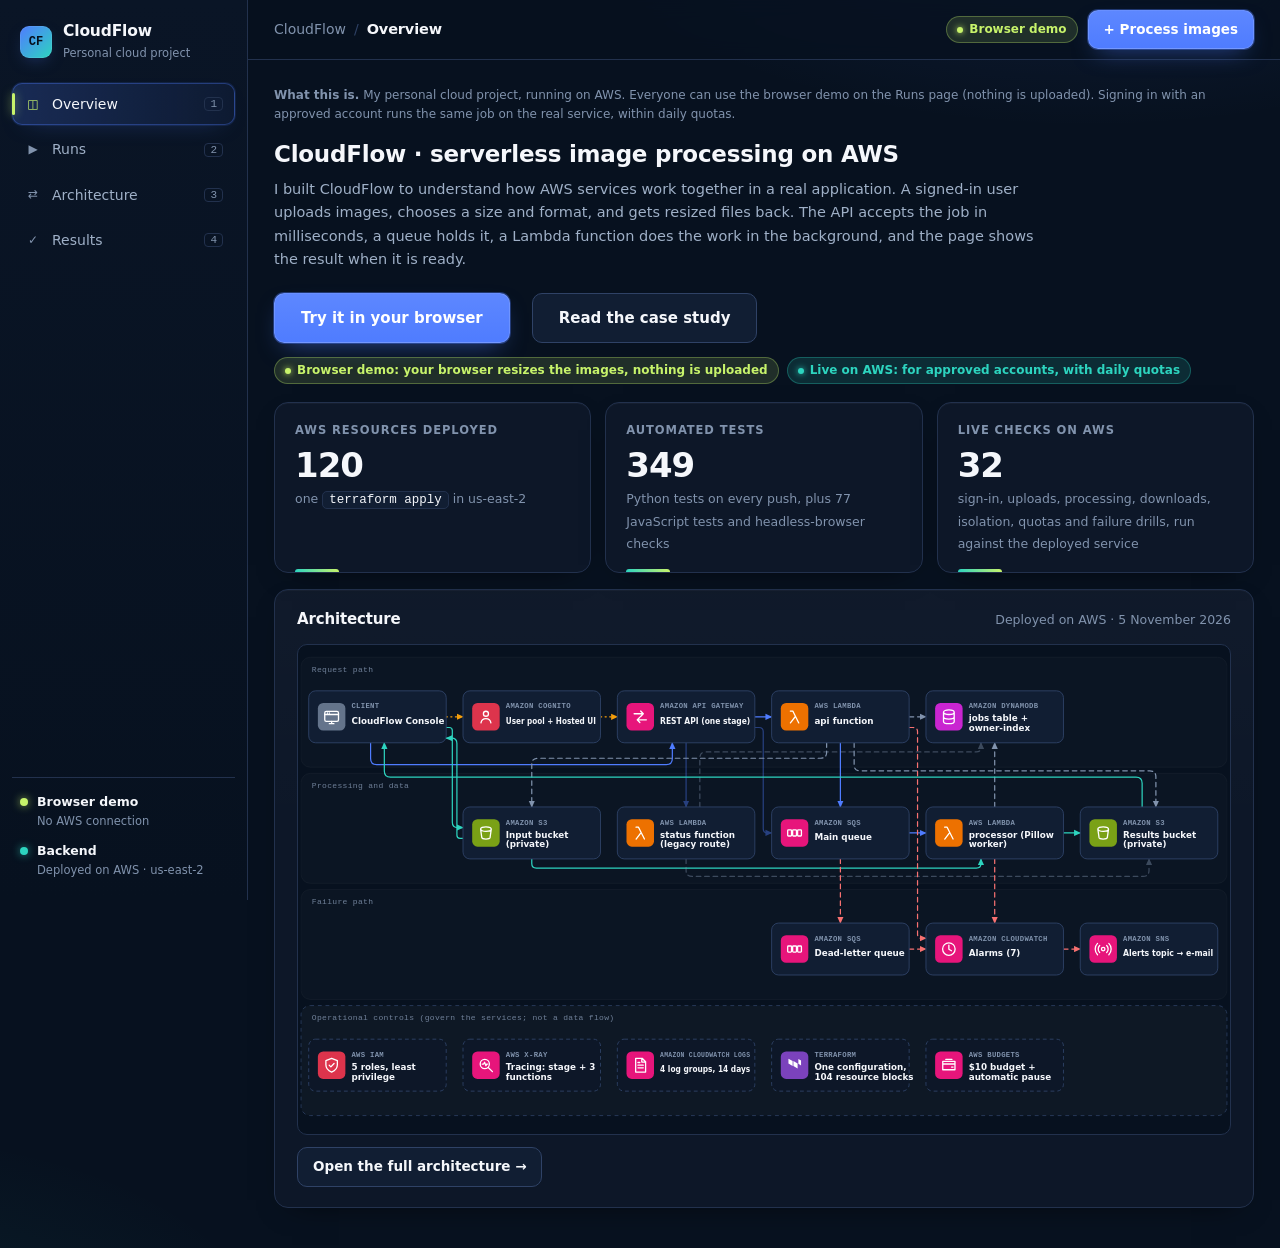
==== index.html @ c40d0e40 "CloudFlow: serverless image processing on AWS The public site for my personal cloud project: a brows" ====
<!doctype html>
<html lang="en">
<head>
<meta charset="utf-8">
<meta http-equiv="Content-Security-Policy" content="default-src 'self'; base-uri 'none'; object-src 'none'; form-action 'none'; script-src 'self'; style-src 'self' https://fonts.googleapis.com; font-src https://fonts.gstatic.com; img-src 'self' blob: data: https:; connect-src 'self' https:">
<meta name="viewport" content="width=device-width, initial-scale=1, viewport-fit=cover">
<title>CloudFlow: serverless image processing on AWS</title>
<meta name="description" content="CloudFlow: serverless image processing on AWS. A personal cloud project with a browser demo, the deployed architecture, and results observed on real AWS services.">
<link rel="preconnect" href="https://fonts.googleapis.com">
<link rel="preconnect" href="https://fonts.gstatic.com" crossorigin>
<link rel="stylesheet" href="https://fonts.googleapis.com/css2?family=Sora:wght@500;600;700&family=Inter:wght@400;500;600&family=JetBrains+Mono:wght@400;500;600&display=swap">
<link rel="icon" href="data:image/svg+xml,%3Csvg xmlns=%27http://www.w3.org/2000/svg%27 viewBox=%270 0 32 32%27%3E%3Crect width=%2732%27 height=%2732%27 rx=%279%27 fill=%27%234f7cff%27/%3E%3Ctext x=%2716%27 y=%2721%27 font-family=%27monospace%27 font-size=%2714%27 font-weight=%27700%27 fill=%27%2306101d%27 text-anchor=%27middle%27%3ECF%3C/text%3E%3C/svg%3E">
<link rel="stylesheet" href="styles.css">
</head>
<body>
<a class="skip" href="#runs">Skip to runs</a>
<div class="shell">
  <aside class="sidebar" id="sidebar" aria-label="Navigation">
    <div class="brand"><span class="mark" aria-hidden="true">CF</span><span><b>CloudFlow</b><small>Personal cloud project</small></span></div>
    <nav><ul class="nav" id="nav">
      <li><button type="button" data-view="overview"><span class="ico" aria-hidden="true">◫</span>Overview<kbd>1</kbd></button></li>
      <li><button type="button" data-view="runs"><span class="ico" aria-hidden="true">▶</span>Runs<kbd>2</kbd></button></li>
      <li><button type="button" data-view="architecture"><span class="ico" aria-hidden="true">⇄</span>Architecture<kbd>3</kbd></button></li>
      <li><button type="button" data-view="results"><span class="ico" aria-hidden="true">✓</span>Results<kbd>4</kbd></button></li>
    </ul></nav>
    <div class="sidefoot">
      <div class="env"><span class="led sim" aria-hidden="true" id="env-led"></span><span><b id="env-title">Browser demo</b><small id="env-sub">No AWS connection</small></span></div>
      <div class="env"><span class="led real" aria-hidden="true"></span><span><b>Backend</b><small>Deployed on AWS · us-east-2</small></span></div>
    </div>
  </aside>

  <div class="work">
    <header class="topbar">
      <button type="button" class="iconbtn menubtn" id="menubtn" aria-label="Open navigation" aria-controls="sidebar" aria-expanded="false">☰</button>
      <div class="crumbs"><span class="muted">CloudFlow</span><span class="sep" aria-hidden="true">/</span><h1 id="pagetitle">Overview</h1></div>
      <div class="topactions">
        <span class="badge sim" id="topbadge">Browser demo</span>
        <button type="button" class="btn" id="signout" hidden>Sign out</button>
        <button type="button" class="btn primary" id="top-newjob">+ Process images</button>
      </div>
    </header>

    <main id="main" tabindex="-1">

      <!-- ============ OVERVIEW ============ -->
      <section class="view" id="view-overview" aria-labelledby="h-overview">
        <p class="note statement" id="public-statement"><b>What this is.</b> My personal cloud project, running on AWS. Everyone can use the browser demo on the Runs page (nothing is uploaded). Signing in with an approved account runs the same job on the real service, within daily quotas.</p>
        <div class="pagehead">
          <h2 id="h-overview">CloudFlow · serverless image processing on AWS</h2>
          <p>I built CloudFlow to understand how AWS services work together in a real application. A signed-in user uploads images, chooses a size and format, and gets resized files back. The API accepts the job in milliseconds, a queue holds it, a Lambda function does the work in the background, and the page shows the result when it is ready.</p>
        </div>
        <div class="hero">
          <button type="button" class="btn primary big" id="ov-process">Try it in your browser</button>
          <a class="btn big" id="ov-casestudy" href="case-study.html">Read the case study</a>
          <ul class="chips" aria-label="Two ways to use CloudFlow">
            <li class="badge sim">Browser demo: your browser resizes the images, nothing is uploaded</li>
            <li class="badge real">Live on AWS: for approved accounts, with daily quotas</li>
          </ul>
        </div>
        <!-- The three headline numbers live here; edit them in this one place. -->
        <dl class="metrics">
          <div><dt>AWS resources deployed</dt><dd>120</dd><span>one <code>terraform apply</code> in us-east-2</span></div>
          <div><dt>Automated tests</dt><dd>349</dd><span>Python tests on every push, plus 77 JavaScript tests and headless-browser checks</span></div>
          <div><dt>Live checks on AWS</dt><dd>32</dd><span>sign-in, uploads, processing, downloads, isolation, quotas and failure drills, run against the deployed service</span></div>
        </dl>
        <div class="panel archpanel" id="ov-archpanel">
          <div class="panelhead"><h3>Architecture</h3><span class="muted small">Deployed on AWS · 5 November 2026</span></div>
          <div class="archpreview" id="ov-arch" aria-hidden="true"></div>
          <div class="actions"><button type="button" class="btn" id="ov-openarch">Open the full architecture →</button></div>
        </div>
      </section>

      <!-- ============ RUNS ============ -->
      <section class="view" id="view-runs" aria-labelledby="h-runs">
        <div class="panel livecta" id="live-cta" hidden>
          <p class="small">Live processing runs on AWS for approved accounts with daily quotas; the browser demo below works for everyone.</p>
          <button type="button" class="btn primary" id="cta-signin">Sign in</button>
        </div>
        <div class="runs-layout">
          <div class="panel newjob" id="newjob">
            <div class="panelhead"><h3 id="h-runs">Process images</h3><span class="muted small">Resized in your browser</span></div>
            <p class="small muted">Browser demo: nothing is uploaded. Your browser does the resizing; the AWS steps shown around it are a simulation of what the deployed service does. Sign in with an approved account to run it on AWS.</p>
            <div class="dropzone" id="dropzone" role="button" tabindex="0" aria-label="Drop images or choose files" aria-describedby="dz-hint"><b>Drop images or choose files</b><small id="dz-hint">JPEG, PNG or WebP · up to 10 images · 5 MB each</small></div>
            <label class="sr" for="img-files">Choose image files</label>
            <input class="sr" id="img-files" type="file" multiple accept="image/jpeg,image/png,image/webp" tabindex="-1">
            <ul class="filelist picked" id="img-list" aria-label="Selected files"></ul>
            <p class="note bad" id="img-msg" role="alert"></p>
            <div class="livectl">
              <label for="img-preset">Dimensions <small>pixels, 16 to 4096</small></label>
              <select id="img-preset"><option value="640x480">640 × 480</option><option value="1280x720" selected>1280 × 720</option><option value="1920x1080">1920 × 1080</option><option value="custom">Custom</option></select>
              <div class="dims" id="img-custom" hidden>
                <div><label for="img-w">Width</label><input id="img-w" type="number" min="16" max="4096" value="800"></div>
                <div><label for="img-h">Height</label><input id="img-h" type="number" min="16" max="4096" value="600"></div>
              </div>
              <label for="img-format">Format</label>
              <select id="img-format"><option value="jpeg">JPEG</option><option value="png">PNG</option><option value="webp" id="img-webp">WebP</option></select>
              <p class="note" id="img-webpnote" hidden>This browser cannot encode WebP, so that option is disabled.</p>
              <label for="img-fit">Fit</label>
              <select id="img-fit"><option value="inside">Inside: keep the aspect ratio</option><option value="cover">Cover: fill the box and crop the centre</option></select>
              <div class="check"><input id="img-upscale" type="checkbox"><label for="img-upscale">Allow enlarging small images</label></div>
            </div>
            <div class="actions">
              <button type="button" class="btn primary" id="run" disabled>Process images</button>
              <button type="button" class="btn" id="skip" disabled>Skip animation</button>
            </div>
            <p class="note">The reliability demo (retries and the dead-letter queue) is on the <a href="#architecture">Architecture</a> page.</p>
          </div>

          <div class="panel newjob" id="live-signin" hidden>
            <div class="panelhead"><h3>Sign in</h3><span class="muted small">Live mode</span></div>
            <p class="small muted">Live mode talks to the real CloudFlow API on AWS. You sign in on the Amazon Cognito hosted page (authorization code with PKCE); this page never sees your password, and the tokens live only in this browser tab.</p>
            <p class="note">There is no self sign-up. The account owner creates each user in the user pool, so without an account created for you, stay in the browser demo.</p>
            <div class="actions"><button type="button" class="btn primary" id="lv-signin">Sign in</button></div>
          </div>

          <div class="panel newjob" id="live-newjob" hidden>
            <div class="panelhead"><h3>New job</h3><span class="muted small">Live · <code>live.js</code></span></div>
            <p class="small muted">Pick 1 to 10 images. They are uploaded straight to a private bucket with a signed form, then one job is queued for the worker.</p>
            <div class="livectl">
              <label for="lv-files">Images <small>JPEG, PNG or WebP, up to 5 MB each</small></label>
              <input id="lv-files" type="file" multiple accept="image/jpeg,image/png,image/webp">
              <ul class="filelist" id="lv-filelist" aria-label="Selected files"></ul>
              <p class="note bad" id="lv-filemsg" role="alert"></p>
              <label for="lv-preset">Dimensions <small>pixels, 16 to 4096</small></label>
              <select id="lv-preset"><option value="640x480">640 × 480</option><option value="1280x720" selected>1280 × 720</option><option value="1920x1080">1920 × 1080</option><option value="custom">Custom</option></select>
              <div class="dims" id="lv-custom" hidden>
                <div><label for="lv-w">Width</label><input id="lv-w" type="number" min="16" max="4096" value="800"></div>
                <div><label for="lv-h">Height</label><input id="lv-h" type="number" min="16" max="4096" value="600"></div>
              </div>
              <label for="lv-format">Format</label>
              <select id="lv-format"><option value="jpeg">JPEG</option><option value="png">PNG</option><option value="webp">WebP</option></select>
              <label for="lv-fit">Fit</label>
              <select id="lv-fit"><option value="inside">Inside: keep the aspect ratio</option><option value="cover">Cover: fill the box and crop the centre</option></select>
              <div class="check"><input id="lv-upscale" type="checkbox"><label for="lv-upscale">Allow enlarging small images</label></div>
            </div>
            <div class="actions"><button type="button" class="btn primary" id="lv-go">Upload and process</button></div>
          </div>

          <div class="panel runs">
            <div class="panelhead"><h3>Runs <span class="count" id="runs-count">0</span></h3><span class="seg-h" role="group" aria-label="Mode" id="modeswitch"><button type="button" data-mode="sim" aria-pressed="true">Browser demo</button><button type="button" data-mode="live" aria-pressed="false" id="mode-live" disabled title="config.json not found">Live</button></span></div>
            <p class="livemsg" id="live-msg" role="alert" hidden><span id="live-msg-text"></span> <button type="button" class="btn" id="live-retry" hidden>Retry</button></p>
            <div class="tablewrap" id="sim-runs">
              <table id="runs-table" aria-label="Runs">
                <thead><tr><th>#</th><th>Type</th><th>Files</th><th>Status</th><th>Attempts</th><th>HTTP</th><th>Submitted</th><th>Finished</th></tr></thead>
                <tbody><tr class="empty"><td colspan="8">No runs yet. Choose images and press Process images.</td></tr></tbody>
              </table>
            </div>
            <div class="tablewrap" id="live-runs" hidden>
              <table id="live-table" aria-label="Live jobs">
                <thead><tr><th>Job ID</th><th>Status</th><th>Files</th><th>Attempts</th><th>Created</th><th>Updated</th></tr></thead>
                <tbody></tbody>
              </table>
            </div>
          </div>

          <div class="panel inspector" id="inspector" hidden>
            <div class="panelhead">
              <h3>Job detail <span class="muted small mono" id="insp-title"></span></h3>
              <span class="badge sim" id="insp-badge">Simulated</span>
            </div>
            <div class="arch small" id="demo-flow" aria-hidden="true" inert></div>
            <p class="svcline small" id="insp-svc"></p>
            <div class="jobcard" id="jobcard">
              <div><span class="k">Job ID</span><span class="v mono" id="jc-id">—</span></div>
              <div><span class="k">Status</span><span class="v" id="jc-status"><span class="pill">not started</span></span></div>
              <div><span class="k">Attempts</span><span class="v mono" id="jc-attempts">—</span></div>
              <div><span class="k">HTTP</span><span class="v mono" id="jc-http">—</span></div>
            </div>
            <ol class="stages" id="stages" aria-label="Job stages"></ol>
            <div id="img-section" hidden>
              <p class="note realnote">Real: your browser resized these files. Simulated: the API, queue, worker, table and bucket around them. Nothing left this browser.</p>
              <h4>Files <small id="img-filesub"></small></h4>
              <progress id="img-progress" value="0" max="1" aria-label="Resizing progress" hidden></progress>
              <p class="small" id="img-progtext" role="status"></p>
              <div class="filegrid" id="img-grid"></div>
              <div class="actions fileactions">
                <button type="button" class="btn" id="img-dlall" disabled>Download all</button>
                <button type="button" class="btn" id="img-clear" disabled>Clear</button>
              </div>
            </div>
            <div class="insp-grid">
              <div>
                <h4>Transitions</h4>
                <ol class="narration" id="narration" aria-label="Transitions"></ol>
              </div>
              <div>
                <h4>Status response <small id="state-sub">GET /status/{jobId}</small></h4>
                <pre class="json" id="status-json">—</pre>
                <h4>Stored output <small id="output-sub">S3 object</small></h4>
                <pre class="json" id="result-json">—</pre>
                <details class="techlog"><summary>Raw event log</summary><pre class="json" id="log"></pre></details>
              </div>
            </div>
          </div>

          <div class="panel inspector" id="live-inspector" hidden>
            <div class="panelhead">
              <h3>Job detail <span class="muted small mono" id="lv-title"></span></h3>
              <span class="badge real" id="lv-badge"></span>
            </div>
            <div class="arch small" id="live-flow" aria-hidden="true" inert></div>
            <p class="note realnote" id="lv-statement"></p>
            <p class="svcline small" id="lv-svc"></p>
            <div class="jobcard">
              <div><span class="k">Job ID</span><span class="v mono" id="lv-id">—</span></div>
              <div><span class="k">Status</span><span class="v" id="lv-status">—</span></div>
              <div><span class="k">Attempts</span><span class="v mono" id="lv-attempts">—</span></div>
              <div><span class="k">HTTP</span><span class="v mono" id="lv-http">—</span></div>
            </div>
            <h4>Files <small id="lv-filesub"></small></h4>
            <div class="filegrid" id="lv-grid"></div>
            <div class="insp-grid">
              <div>
                <h4>Job response <small>GET /jobs/{jobId}</small></h4>
                <pre class="json idle" id="lv-json">—</pre>
              </div>
              <div>
                <h4>Manifest <small>signed link, five minutes</small></h4>
                <p class="small" id="lv-manifest">—</p>
              </div>
            </div>
          </div>
        </div>
      </section>

      <!-- ============ ARCHITECTURE ============ -->
      <section class="view" id="view-architecture" aria-labelledby="h-architecture">
        <div class="pagehead">
          <h2 id="h-architecture">Architecture</h2>
          <p>This is the architecture I deployed. Every box and arrow is drawn from one data file that a test checks against my Terraform configuration, so the diagram cannot drift from what is running. Select a service to see its configuration and security controls.</p>
        </div>
        <div class="panel archpanel">
          <div class="panelhead"><h3>Deployed architecture</h3><span class="muted small">Select a service to see its configuration, security controls and connections</span></div>
          <div class="archbar">
            <p class="plstatus" id="pl-status"></p>
            <div class="zoomctl" role="group" aria-label="Diagram zoom">
              <button type="button" class="btn" id="pl-zout" aria-label="Zoom out">−</button>
              <button type="button" class="btn" id="pl-zin" aria-label="Zoom in">+</button>
              <button type="button" class="btn" id="pl-zfit" aria-label="Fit the whole diagram">Fit</button>
            </div>
          </div>
          <div class="archwrap">
            <p class="badge sim simrun" id="pl-simbadge" hidden>Simulated AWS execution · the only real work is the resize in your browser</p>
            <div id="arch-figure"></div>
          </div>
        </div>
        <div class="panel svcinfo" id="arch-info" aria-live="polite"></div>
        <div class="split pl-explain">
          <div class="panel steps">
            <div class="panelhead"><h3>Why asynchronous</h3></div>
            <ul>
              <li><b>29 seconds.</b> API Gateway cuts a request off at 29 seconds; resizing a batch can take longer, so the API only accepts the job and answers at once with an id.</li>
              <li><b>Bursts.</b> The queue absorbs a spike and the worker drains it at its own pace, instead of the front door falling over.</li>
              <li><b>Retries.</b> A message that fails is delivered again by SQS without the client doing anything; only repeated failures are parked.</li>
            </ul>
          </div>
          <div class="panel steps">
            <div class="panelhead"><h3>Request lifecycle</h3></div>
            <ol>
              <li><b>Sign in</b> The Cognito hosted page signs the user in with the authorization code flow and PKCE.</li>
              <li><b>Upload</b> POST /uploads returns presigned forms; the browser sends the bytes straight to the private input bucket.</li>
              <li><b>Submit</b> POST /jobs records the job and queues a small message.</li>
              <li><b>Process</b> The worker claims the job, resizes with Pillow, and writes the results.</li>
              <li><b>Check and download</b> GET /jobs/{jobId} returns the status and presigned links valid for five minutes.</li>
              <li><b>Recover</b> Three failed receives move a message to the dead-letter queue and raise an alarm; a corrupt image fails alone and is not retried.</li>
            </ol>
          </div>
        </div>
        <div class="panel" id="failure">
          <div class="panelhead"><h3>What happens on failure</h3><span class="badge sim">Reliability demo · simulation</span></div>
          <ol class="failseq">
            <li><b>Corrupt message (poison).</b> The worker cannot find a job id, writes nothing, and reports the message; SQS redelivers it.</li>
            <li><b>Rejected data.</b> A well-formed job with invalid data is marked failed once and is not retried.</li>
            <li><b>Temporary failure (transient).</b> A write error marks the job failed and reports it; the retry completes it.</li>
            <li><b>After three failed receives</b> SQS moves the message to the dead-letter queue, a CloudWatch alarm goes to ALARM, and an alert is published to SNS.</li>
          </ol>
          <p class="small muted">The three scenarios below are a simulation that replays these rules on the legacy API-key route. They light the same diagram, but nothing here calls AWS.</p>
          <div class="seg seg-row" role="group" aria-label="Reliability scenarios" id="scenarios">
            <button type="button" data-scenario="success"><b>Successful job</b><small>Submit, process, download.</small></button>
            <button type="button" data-scenario="transient"><b>Temporary failure</b><small>Write fails once, retry completes.</small></button>
            <button type="button" data-scenario="poison"><b>Corrupt message</b><small>Three attempts, then dead-letter.</small></button>
          </div>
          <div class="actions"><button type="button" class="btn" id="pl-skip" disabled>Skip animation</button><a class="btn" href="#runs">Open the run in Runs</a></div>
          <p class="small" id="pl-caption" aria-live="polite">Pick a scenario to light the diagram above.</p>
        </div>
        <p class="note">Design decisions, IAM, failure handling and tests: <a href="engineering.html">engineering notes</a>.</p>
      </section>

      <!-- ============ RESULTS ============ -->
      <section class="view" id="view-results" aria-labelledby="h-results">
        <div class="pagehead">
          <h2 id="h-results">Results and evidence</h2>
          <p>Everything on this page was observed on real AWS services in us-east-2. The evidence files are sanitized logs: account ids, endpoints, keys, signatures and e-mail addresses were removed.</p>
        </div>
        <div class="panel">
          <div class="panelhead"><h3>Live verification, 5 November 2026</h3><span class="muted small">Check → result</span></div>
          <!-- To add a row (for example the dead-letter drill), copy one <div> inside this list. -->
          <dl class="results" id="live-results">
            <div><dt>Deployment</dt><dd>120 resources created by one terraform apply; nothing changed or destroyed</dd></div>
            <div><dt>Image library on Lambda</dt><dd>Pillow 13.0.0 with WebP support imported on the real runtime</dd></div>
            <div><dt>Sign-in</dt><dd>Cognito hosted page with PKCE; the ID token carries the nonce; tokens stay in session storage</dd></div>
            <div><dt>Upload, process, download</dt><dd>three images resized and downloadable 4.2 seconds after the click</dd></div>
            <div><dt>Ten images in one job</dt><dd>all ten done in 6.7 seconds; the worker used 5.7 seconds and 135 MB of its 1,024 MB</dd></div>
            <div><dt>Three jobs at once</dt><dd>all completed on the first attempt; worker concurrency peaked at 2, the configured cap</dd></div>
            <div><dt>Corrupt file</dt><dd>failed on its own with a clear reason; the other file completed; nothing was retried</dd></div>
            <div><dt>Duplicate messages</dt><dd>two extra copies of a finished job's message were skipped; the record and outputs did not change</dd></div>
            <div><dt>Access control</dt><dd>no token 401; tampered token 403; another account's job 404; another account's upload 400</dd></div>
            <div><dt>Daily quotas</dt><dd>the 11th job and the 21st upload request of a day were refused with 429</dd></div>
            <div><dt>Upload links</dt><dd>refused by S3 when used after their 60-second lifetime</dd></div>
            <div><dt>Cost guard drill</dt><dd>a test alert paused uploads and jobs and set every API throttle to zero within about a second</dd></div>
            <div><dt>Request-flood drill</dt><dd>the alarm fired after five and a half minutes of steady requests; the guard paused the service one second later</dd></div>
            <div><dt>Dead-letter drill</dt><dd>a broken message was received three times, twelve minutes apart, then moved to the dead-letter queue; the alarm fired three minutes later</dd></div>
            <div><dt>Operator switch</dt><dd>one command paused the whole service within half a minute and another restored it</dd></div>
            <div><dt>Cost of the first day</dt><dd>about one cent of credit for the deployment, every test and both drills</dd></div>
            <div><dt>Errors</dt><dd>zero Lambda errors and zero 5xx responses across the run; logs contained no tokens, signatures or e-mail addresses</dd></div>
          </dl>
        </div>
        <div class="panel firstdeploy" id="first-deployment">
          <div class="panelhead"><h3>First deployment, 4 November 2026</h3><span class="muted small">Times in UTC</span></div>
          <p class="small muted">Before adding image processing I deployed the queue-and-worker core on its own, tested it, broke it on purpose, and destroyed it the same day: 51 resources up, 59 jobs completed, 51 resources down.</p>
          <ol class="timeline" id="timeline" aria-label="First deployment timeline"></ol>
          <h4 class="subhead">What I verified</h4>
          <table class="findings" id="findings"><tbody></tbody></table>
          <h3 class="subhead">Two problems I found and fixed</h3>
          <div class="bugs">
            <article class="bug">
              <h4><span class="bugno">Bug 1</span>Every submit returned 500</h4>
              <dl>
                <dt>Symptom</dt><dd>Valid requests passed validation, then <code>500 Internal server error</code>. Nothing reached the queue.</dd>
                <dt>Cause</dt><dd>The API's IAM role trust policy carried an <code>aws:SourceAccount</code> condition. API Gateway does not populate that key when it assumes an integration role, so the assume-role call was refused. Found in the execution log.</dd>
                <dt>Fix</dt><dd>Removed the condition from that one role; the Lambda roles keep it. Redeployed within the hour.</dd>
              </dl>
              <a href="evidence.html#03-submit-500-diagnosis">Evidence 03 →</a>
            </article>
            <article class="bug">
              <h4><span class="bugno">Bug 2</span>Download link answered 403</h4>
              <dl>
                <dt>Symptom</dt><dd>Status said <em>completed</em> with a signed link, but fetching it gave <code>403 Forbidden</code> after a redirect.</dd>
                <dt>Cause</dt><dd>The link was signed for the legacy global S3 host. S3 redirected the us-east-2 bucket to its regional host; the signature covers the host, so it no longer matched.</dd>
                <dt>Fix</dt><dd>Sign against the regional endpoint with SigV4; a regression test asserts the regional host. Verified: 200, zero redirects, byte-identical file, tampered signature refused.</dd>
              </dl>
              <a href="evidence.html#08-presigned-403-diagnosis">Evidence 08 →</a>
            </article>
          </div>
        </div>
        <div class="panel mech">
          <div class="panelhead"><h3>Security and reliability mechanisms</h3></div>
          <ul>
            <li><b>Cognito + PKCE.</b> Sign-in on the hosted page with the authorization code flow; the browser never holds AWS credentials.</li>
            <li><b>Presigned POST policy pins.</b> Uploads are pinned to one key, one content type and a 1 byte to 5 MB size range, and the upload form expires after 60 seconds.</li>
            <li><b>Per-user prefixes.</b> Each user's inputs and results live under their own id; one user cannot list or read another's.</li>
            <li><b>IAM per function, with a static test.</b> Every Lambda has its own role scoped to exact actions and resources, and a test fails on a wildcard or on a policy outside the reviewed set.</li>
            <li><b>Atomic claim + lease.</b> A conditional write gives a job to one worker; a lease that expires lets another worker take over a dead one.</li>
            <li><b>Per-file failures are never retried.</b> A corrupt image fails alone with a short reason; the other files still finish.</li>
            <li><b>Alarms + dead-letter queue.</b> Three failed receives park the message and raise a CloudWatch alarm.</li>
            <li><b>No secrets in the repository.</b> Keys come from the environment or SSM Parameter Store; the public build and the CI pipeline scan for secret-shaped text and refuse to publish it.</li>
          </ul>
        </div>
        <nav class="links" aria-label="Project links"><a href="case-study.html">Case study</a><a href="engineering.html">Engineering notes</a><a href="evidence.html">Sanitized evidence</a></nav><p class="note navnote">Source code (Python, Terraform, tests, runbooks) is in a private repository and is available on request.</p>
        <p class="foot muted small">Services: API Gateway, SQS, Lambda, DynamoDB, S3, Cognito, IAM, CloudWatch, SNS, X-Ray, Budgets. Architecture adapted from a CloudProjects.dev recipe; every departure is documented in the project plan.</p>
      </section>

    </main>
  </div>
</div>
<script src="sim.js"></script>
<script src="live.js"></script>
<script src="imaging.js"></script>
<script src="arch.js"></script>
<script src="archview.js"></script>
<script src="app.js"></script>
</body>
</html>
---- styles.css ----
/* CloudFlow Console. Dark, technical, premium. Fonts: Sora (brand/headings), Inter (body), JetBrains Mono (technical). */
:root {
  --bg: #07111f; --surface: #0d1728; --surface-2: #111e33; --surface-3: #16263f;
  --border: #22314d; --border-strong: #2f4266;
  --text: #f5f7fb; --text-2: #9fb0c7; --text-3: #8193ad;
  --primary: #4f7cff; --primary-soft: rgba(79,124,255,.16); --primary-glow: rgba(79,124,255,.55);
  --accent: #2dd4bf; --accent-soft: rgba(45,212,191,.14);
  --highlight: #c7f36b; --highlight-soft: rgba(199,243,107,.13);
  --success: #22c55e; --success-soft: rgba(34,197,94,.14); --success-glow: rgba(34,197,94,.5);
  --warn: #f59e0b; --warn-soft: rgba(245,158,11,.14);
  --danger: #f87171; --danger-soft: rgba(248,113,113,.14); --danger-glow: rgba(248,113,113,.5);
  --brand: "Sora", "Inter", ui-sans-serif, system-ui, sans-serif;
  --sans: "Inter", ui-sans-serif, system-ui, -apple-system, "Segoe UI", Roboto, "Helvetica Neue", Arial, sans-serif;
  --mono: "JetBrains Mono", "Cascadia Code", ui-monospace, SFMono-Regular, Menlo, Consolas, monospace;
  --sb: 248px; --top: 60px; --r: 10px; --r-lg: 14px;
  --shadow: 0 1px 0 rgba(255,255,255,.03) inset, 0 10px 30px -18px rgba(0,0,0,.8);
  --shadow-md: 0 1px 0 rgba(255,255,255,.04) inset, 0 18px 40px -20px rgba(0,0,0,.85);
  color-scheme: dark;
}
* { box-sizing: border-box; }
html { background: var(--bg); }
body { margin: 0; background: radial-gradient(900px 420px at 85% -10%, rgba(79,124,255,.14), transparent 60%), radial-gradient(700px 400px at -10% 110%, rgba(45,212,191,.08), transparent 60%), var(--bg); color: var(--text); font: 14px/1.6 var(--sans); -webkit-font-smoothing: antialiased; }
a { color: var(--primary); text-decoration: none; } a:hover { text-decoration: underline; }
:focus-visible { outline: 2px solid var(--highlight); outline-offset: 2px; border-radius: 4px; }
button, input, textarea { font: inherit; color: inherit; }
code { font-family: var(--mono); font-size: 12.5px; background: var(--surface-2); border: 1px solid var(--border); padding: 1px 6px; border-radius: 5px; color: var(--text); }
h1, h2, h3, h4 { margin: 0; letter-spacing: -.01em; line-height: 1.3; font-family: var(--brand); }
h2 { font-size: 23px; font-weight: 600; } h3 { font-size: 15px; font-weight: 600; }
h4 { font-size: 11.5px; font-weight: 600; text-transform: uppercase; letter-spacing: .08em; color: var(--text-3); margin-bottom: 8px; font-family: var(--sans); }
h4 small { text-transform: none; letter-spacing: 0; font-weight: 400; font-family: var(--mono); font-size: 11.5px; color: var(--text-3); margin-left: 6px; }
p { margin: 0 0 10px; }
.muted { color: var(--text-3); } .small { font-size: 12.5px; } .mono { font-family: var(--mono); }
.skip { position: absolute; left: -999px; top: 8px; background: var(--surface); border: 1px solid var(--border-strong); padding: 8px 12px; border-radius: 6px; z-index: 50; }
.skip:focus { left: 8px; }
@media (prefers-reduced-motion: reduce) { *, *::before, *::after { animation: none !important; transition: none !important; } }

/* ---- shell ---- */
.shell { display: grid; grid-template-columns: var(--sb) minmax(0, 1fr); min-height: 100vh; }
.sidebar { position: sticky; top: 0; height: 100vh; background: linear-gradient(180deg, #0a1526 0%, var(--bg) 100%); border-right: 1px solid var(--border); color: var(--text-2); display: flex; flex-direction: column; padding: 16px 12px; }
.brand { display: flex; align-items: center; gap: 11px; padding: 6px 8px 20px; color: var(--text); font-family: var(--brand); }
.brand .mark { width: 32px; height: 32px; border-radius: 9px; background: linear-gradient(135deg, var(--primary), var(--accent)); color: #06101d; display: inline-flex; align-items: center; justify-content: center; font: 700 12px var(--mono); flex: none; box-shadow: 0 0 0 1px rgba(255,255,255,.08) inset, 0 6px 18px -8px var(--primary-glow); }
.brand b { display: block; font-size: 15.5px; font-weight: 600; line-height: 1.2; letter-spacing: -.01em; } .brand small { color: var(--text-3); font-size: 11.5px; font-family: var(--sans); }
.nav { list-style: none; margin: 0; padding: 0; display: flex; flex-direction: column; gap: 3px; }
.nav button { position: relative; display: flex; align-items: center; gap: 10px; width: 100%; background: none; border: 1px solid transparent; border-radius: var(--r); padding: 9px 11px; text-align: left; color: var(--text-2); cursor: pointer; font-weight: 500; transition: background .15s, color .15s, border-color .15s; }
.nav button:hover { background: var(--surface-2); color: var(--text); }
.nav button[aria-current="page"] { background: linear-gradient(90deg, rgba(79,124,255,.22), rgba(79,124,255,.06)); border-color: rgba(79,124,255,.35); color: var(--text); box-shadow: 0 0 0 1px rgba(79,124,255,.12), 0 8px 24px -16px var(--primary-glow); }
.nav button[aria-current="page"]::before { content: ""; position: absolute; left: -1px; top: 9px; bottom: 9px; width: 3px; border-radius: 3px; background: var(--highlight); box-shadow: 0 0 10px rgba(199,243,107,.6); }
.nav .ico { width: 18px; text-align: center; color: var(--text-3); font-size: 12px; }
.nav button[aria-current="page"] .ico { color: var(--highlight); }
.nav kbd { margin-left: auto; font: 11px var(--mono); color: var(--text-3); border: 1px solid var(--border); border-radius: 4px; padding: 0 5px; }
.sidefoot { margin-top: auto; display: flex; flex-direction: column; gap: 10px; padding: 14px 8px 4px; border-top: 1px solid var(--border); font-size: 12px; }
.env { display: flex; gap: 9px; align-items: flex-start; }
.env b { display: block; color: var(--text); font-weight: 600; font-size: 12.5px; } .env small { color: var(--text-3); font-size: 11.5px; }
.led { width: 8px; height: 8px; border-radius: 50%; margin-top: 6px; flex: none; }
.led.sim { background: var(--highlight); box-shadow: 0 0 8px rgba(199,243,107,.7); } .led.real { background: var(--accent); box-shadow: 0 0 8px rgba(45,212,191,.7); }
.work { min-width: 0; }
.topbar { position: sticky; top: 0; z-index: 20; height: var(--top); display: flex; align-items: center; gap: 14px; padding: 0 26px; background: rgba(7,17,31,.78); backdrop-filter: blur(10px); border-bottom: 1px solid var(--border); }
.crumbs { display: flex; align-items: center; gap: 8px; min-width: 0; }
.crumbs h1 { font-size: 14.5px; font-weight: 600; } .crumbs .sep { color: var(--border-strong); }
.topactions { margin-left: auto; display: flex; align-items: center; gap: 10px; }
.iconbtn { width: 36px; height: 36px; border: 1px solid var(--border); background: var(--surface); border-radius: var(--r); cursor: pointer; display: none; align-items: center; justify-content: center; }
main { padding: 26px; max-width: 1260px; overflow-wrap: anywhere; }
.view { display: none; } .view.on { display: block; animation: fade .22s ease; }
@keyframes fade { from { opacity: 0; transform: translateY(3px); } to { opacity: 1; transform: none; } }
.pagehead { max-width: 780px; margin-bottom: 22px; }
.pagehead p { color: var(--text-2); font-size: 14.5px; margin-top: 8px; }

/* ---- primitives ---- */
.panel { background: linear-gradient(180deg, rgba(255,255,255,.015), transparent 40%), var(--surface); border: 1px solid var(--border); border-radius: var(--r-lg); padding: 20px 22px; box-shadow: var(--shadow); min-width: 0; }
.panelhead { display: flex; align-items: baseline; justify-content: space-between; gap: 12px; margin-bottom: 14px; flex-wrap: wrap; }
.panelhead .count { font: 500 12px var(--mono); background: var(--surface-3); color: var(--text-2); border: 1px solid var(--border); border-radius: 999px; padding: 1px 8px; margin-left: 6px; vertical-align: middle; }
.btn { display: inline-flex; align-items: center; justify-content: center; gap: 8px; background: var(--surface-2); border: 1px solid var(--border-strong); border-radius: var(--r); padding: 8px 15px; cursor: pointer; font-size: 13.5px; font-weight: 600; min-height: 38px; color: var(--text); transition: background .15s, border-color .15s, box-shadow .15s, transform .08s; }
.btn:hover { background: var(--surface-3); border-color: var(--text-3); }
.btn:active { transform: translateY(1px); }
.btn:disabled { opacity: .45; cursor: not-allowed; transform: none; }
.btn:focus-visible { box-shadow: 0 0 0 3px rgba(199,243,107,.35); outline: none; }
.btn.primary { background: linear-gradient(180deg, #5d87ff, var(--primary)); border-color: rgba(255,255,255,.14); color: #fff; box-shadow: 0 0 0 1px rgba(79,124,255,.35), 0 10px 24px -10px var(--primary-glow); }
.btn.primary:hover { filter: brightness(1.08); box-shadow: 0 0 0 1px rgba(79,124,255,.5), 0 12px 28px -10px var(--primary-glow); }
.btn.loading { position: relative; color: transparent; }
.btn.loading::after { content: ""; position: absolute; width: 16px; height: 16px; border-radius: 50%; border: 2px solid rgba(255,255,255,.35); border-top-color: #fff; animation: spin .7s linear infinite; }
@keyframes spin { to { transform: rotate(360deg); } }
.badge { display: inline-flex; align-items: center; gap: 6px; padding: 3px 10px; border-radius: 999px; font-size: 12px; font-weight: 600; white-space: nowrap; border: 1px solid transparent; }
.badge::before { content: ""; width: 6px; height: 6px; border-radius: 50%; background: currentColor; box-shadow: 0 0 6px currentColor; }
.badge.sim { background: var(--highlight-soft); color: var(--highlight); border-color: rgba(199,243,107,.3); }
.badge.real { background: var(--accent-soft); color: var(--accent); border-color: rgba(45,212,191,.3); }
.pill { display: inline-flex; align-items: center; gap: 6px; padding: 2px 9px; border-radius: 999px; font-size: 12px; font-weight: 600; background: var(--surface-3); color: var(--text-2); white-space: nowrap; border: 1px solid var(--border); }
.pill::before { content: ""; width: 6px; height: 6px; border-radius: 50%; background: currentColor; }
.pill.queued, .pill.pending { background: var(--warn-soft); color: var(--warn); border-color: rgba(245,158,11,.3); }
.pill.processing, .pill.running { background: var(--primary-soft); color: #8fb0ff; border-color: rgba(79,124,255,.35); }
.pill.completed { background: var(--success-soft); color: var(--success); border-color: rgba(34,197,94,.3); }
.pill.failed, .pill.dead, .pill.rejected, .pill.dead-lettered { background: var(--danger-soft); color: var(--danger); border-color: rgba(248,113,113,.3); }
.pill.running::before { animation: blink 1s ease-in-out infinite; }
@keyframes blink { 50% { opacity: .3; } }
.metrics { display: grid; grid-template-columns: repeat(3, minmax(0, 1fr)); gap: 14px; margin: 0 0 16px; }
.metrics div { position: relative; overflow: hidden; background: var(--surface); border: 1px solid var(--border); border-radius: var(--r-lg); padding: 18px 20px; box-shadow: var(--shadow); }
.metrics div::after { content: ""; position: absolute; left: 20px; bottom: 0; width: 44px; height: 3px; border-radius: 3px 3px 0 0; background: linear-gradient(90deg, var(--accent), var(--highlight)); }
.metrics dt { font-size: 11.5px; color: var(--text-3); text-transform: uppercase; letter-spacing: .08em; font-weight: 600; }
.metrics dd { margin: 8px 0 4px; font: 600 34px/1.05 var(--brand); letter-spacing: -.03em; color: var(--text); }
.metrics span { font-size: 12.5px; color: var(--text-3); }
.split { display: grid; grid-template-columns: minmax(0, 1.7fr) minmax(0, 1fr); gap: 14px; margin-bottom: 14px; }
.split3 { display: grid; grid-template-columns: 1.1fr 1fr 1fr; gap: 14px; margin-top: 14px; }
table { border-collapse: collapse; width: 100%; font-size: 13px; }
th { text-align: left; font-size: 11px; text-transform: uppercase; letter-spacing: .08em; color: var(--text-3); font-weight: 600; padding: 8px 10px; border-bottom: 1px solid var(--border); white-space: nowrap; }
td { padding: 10px; border-bottom: 1px solid var(--border); vertical-align: middle; color: var(--text-2); }
tr:last-child td { border-bottom: 0; }
.tablewrap { overflow-x: auto; }

/* ---- architecture diagram (drawn by archview.js from arch.js) ---- */
.archview { position: relative; }
.av-stage { overflow: auto; background: var(--bg); border: 1px solid var(--border); border-radius: var(--r); touch-action: pan-x pan-y; }
.av-stage svg { display: block; width: 100%; height: auto; }
.archview.zoomed .av-stage { touch-action: none; cursor: grab; } .archview.panning .av-stage { cursor: grabbing; }
.archview .band { fill: rgba(255,255,255,.014); stroke: rgba(255,255,255,.05); stroke-width: 1; }
.archview .band.strip { fill: rgba(255,255,255,.028); stroke: var(--border-strong); stroke-dasharray: 5 5; }
.archview .bandlabel { fill: var(--text-3); font: 500 10.5px var(--mono); letter-spacing: .04em; opacity: .85; }
.archview .node { transition: filter .25s, opacity .2s; }
.av-full .node { cursor: pointer; }
.archview .node .card { fill: var(--surface-2); stroke: var(--border-strong); stroke-width: 1.2; transition: stroke .2s, fill .2s; }
.av-full .node:hover .card { stroke: var(--text-3); }
.archview .node.control .card { fill: var(--surface); stroke-dasharray: 5 4; }
.archview .node .svc { fill: var(--text-3); font: 600 9.5px var(--mono); letter-spacing: .04em; }
.archview .node .nm { fill: var(--text); font: 600 11.5px var(--sans); }
.archview .edge path { transition: opacity .2s; }
.archview .edge.legacy { opacity: .42; }
.archview .focusing .node:not(.rel) { opacity: .42; }
.archview .focusing .edge:not(.rel) { opacity: .12; }
.archview .focusing .edge.rel path { stroke-width: 2.2; }
.archview .focusing .edge.legacy.rel { opacity: .7; }
.archview .node.selected .card { stroke: var(--accent); stroke-width: 1.9; }
.archview .node.trail .card { stroke: rgba(79,124,255,.7); fill: rgba(79,124,255,.07); stroke-width: 1.5; }
.archview .node.active .card { stroke: var(--primary); fill: var(--primary-soft); stroke-width: 1.9; }
.archview .node.active { filter: drop-shadow(0 0 9px var(--primary-glow)); animation: pulse-blue 1.4s ease-in-out infinite; }
.archview .node.good .card { stroke: var(--success); fill: var(--success-soft); stroke-width: 1.9; }
.archview .node.good { filter: drop-shadow(0 0 9px var(--success-glow)); }
.archview .node.bad .card { stroke: var(--danger); fill: var(--danger-soft); stroke-width: 1.9; }
.archview .node.bad { filter: drop-shadow(0 0 9px var(--danger-glow)); }
.archview .edge.lit path { stroke-width: 2.8; stroke-dasharray: 7 6; animation: flowdash .7s linear infinite; }
.archview .edge.lit-active path { stroke: var(--primary); } .archview .edge.lit-good path { stroke: var(--success); } .archview .edge.lit-bad path { stroke: var(--danger); }
.archview .edge.lit, .archview .focusing .edge.lit { opacity: 1; }
@keyframes pulse-blue { 50% { filter: drop-shadow(0 0 4px var(--primary-glow)); } }
@keyframes flowdash { to { stroke-dashoffset: -13; } }
.archview .node:focus-visible { outline: none; } .archview .node:focus-visible .card { stroke: var(--highlight); stroke-width: 2.4; }
.archview .elabel rect { fill: var(--surface); stroke: var(--border-strong); stroke-width: 1; opacity: .97; }
.archview .elabel .leader { stroke: var(--text-2); stroke-width: 1; }
.archview .elabel .dot { fill: var(--text); }
.archview .elabel text { fill: var(--text); font: 11px var(--sans); }
.archview .elabel.t-request rect { stroke: #4f7cff; } .archview .elabel.t-data rect { stroke: #2dd4bf; } .archview .elabel.t-auth rect { stroke: #f59e0b; } .archview .elabel.t-failure rect { stroke: #f87171; }
.av-legend { list-style: none; margin: 12px 0 0; padding: 0; display: flex; flex-wrap: wrap; gap: 6px 22px; color: var(--text-2); font-size: 12.5px; }
.av-legend li { display: flex; align-items: center; gap: 8px; }
.av-legend .lg { flex: none; }
.av-legend .lg-note { flex-basis: 100%; color: var(--text-3); }
.arch.small { background: var(--bg); border: 1px solid var(--border); border-radius: var(--r); padding: 10px 12px; margin-bottom: 12px; }
.arch.small .av-stage { border: 0; background: transparent; overflow: visible; }
.arch-list { display: none; list-style: none; margin: 0; padding: 0; }
.arch-list li button { width: 100%; text-align: left; padding: 8px 10px; border: 1px solid var(--border); border-radius: var(--r); margin-bottom: 6px; background: var(--surface-2); font-size: 13.5px; cursor: pointer; }
.arch-list li button small { color: var(--text-3); font-family: var(--mono); font-size: 11px; display: block; letter-spacing: .05em; }
.arch-list li.selected button { border-color: var(--accent); }
.arch-list li.trail button { border-color: rgba(79,124,255,.6); }
.arch-list li.active button { border-color: var(--primary); background: var(--primary-soft); box-shadow: 0 0 12px -2px var(--primary-glow); }
.arch-list li.good button { border-color: var(--success); background: var(--success-soft); box-shadow: 0 0 12px -2px var(--success-glow); }
.arch-list li.bad button { border-color: var(--danger); background: var(--danger-soft); box-shadow: 0 0 12px -2px var(--danger-glow); }
.archbar { display: flex; flex-wrap: wrap; align-items: center; justify-content: space-between; gap: 10px 16px; margin-bottom: 10px; }
.zoomctl { display: inline-flex; gap: 6px; }
.zoomctl .btn { min-height: 34px; min-width: 40px; padding: 4px 12px; }
.plstatus { margin: 0; flex: 1 1 320px; color: var(--text-2); font-size: 13px; }
.plstatus .badge { margin-right: 10px; vertical-align: 1px; }
.archwrap { position: relative; }
.archwrap .simrun { position: absolute; top: 8px; right: 10px; z-index: 2; margin: 0; background: rgba(13,23,40,.92); }
.archwrap .simrun[hidden] { display: none; }
.archpreview { cursor: pointer; margin-bottom: 12px; }
.archpreview .av-stage { overflow: hidden; }
.archpanel { margin-bottom: 14px; }
.svcinfo { border-left: 3px solid var(--accent); font-size: 14px; animation: fade .2s ease; margin-bottom: 14px; scroll-margin-top: 80px; }
.svcinfo .svc { display: block; font: 600 11px var(--mono); letter-spacing: .08em; color: var(--accent); text-transform: uppercase; margin-bottom: 4px; }
.svcinfo b { font: 600 17px var(--brand); } .svcinfo p { margin: 8px 0 0; color: var(--text-2); max-width: 900px; }
.svcinfo .vchip { margin-left: 10px; vertical-align: 2px; }
.svcinfo .hint { margin: 0; }
.svcgrid { display: grid; grid-template-columns: repeat(3, minmax(0, 1fr)); gap: 16px 24px; margin-top: 14px; }
.svcgrid ul { margin: 0; padding-left: 18px; color: var(--text-2); display: grid; gap: 5px; font-size: 13px; }
.svcgrid li::marker { color: var(--accent); }
.svcgrid .etype { display: inline-block; font: 600 10.5px var(--mono); padding: 0 6px; border-radius: 5px; margin-right: 6px; border: 1px solid var(--border-strong); color: var(--text); }
.svcgrid .etype.request { border-color: #4f7cff; } .svcgrid .etype.data { border-color: #2dd4bf; } .svcgrid .etype.auth { border-color: #f59e0b; } .svcgrid .etype.failure { border-color: #f87171; } .svcgrid .etype.status { border-color: #8193ad; }
.svcgrid .dir { color: var(--text); font-weight: 600; }
.srcchips { display: flex; flex-wrap: wrap; gap: 6px; margin-top: 14px; }
.srcchips code { font-size: 12px; }
.srcchips h4 { flex-basis: 100%; margin: 0; }
.steps ol { margin: 0; padding-left: 20px; color: var(--text-2); display: grid; grid-template-columns: repeat(2, minmax(0, 1fr)); gap: 6px 28px; }
.steps li::marker { color: var(--accent); font-family: var(--mono); }
.steps b { color: var(--text); margin-right: 4px; }

/* ---- runs workspace ---- */
.runs-layout { display: grid; grid-template-columns: 340px minmax(0, 1fr); gap: 14px; align-items: start; }
.runs-layout .newjob { grid-row: 1 / span 2; }
.runs-layout .runs, .runs-layout .inspector { grid-column: 2; }
.seg { display: flex; flex-direction: column; gap: 6px; margin: 14px 0; }
.seg button { text-align: left; background: var(--surface-2); border: 1px solid var(--border); border-radius: var(--r); padding: 10px 12px; cursor: pointer; transition: border-color .15s, background .15s, box-shadow .15s; }
.seg button:hover { border-color: var(--border-strong); background: var(--surface-3); }
.seg button[aria-pressed="true"] { border-color: rgba(79,124,255,.6); background: var(--primary-soft); box-shadow: inset 3px 0 0 var(--primary), 0 0 0 1px rgba(79,124,255,.15); }
.seg b { display: block; font-size: 13.5px; color: var(--text); } .seg small { color: var(--text-2); font-size: 12px; }
.advanced { border-top: 1px solid var(--border); padding-top: 12px; margin-bottom: 14px; }
.advanced summary { cursor: pointer; font-size: 13px; color: var(--text-2); font-weight: 500; }
.advanced summary:hover { color: var(--text); }
.advanced label { display: block; font-size: 12.5px; color: var(--text-2); margin: 10px 0 4px; font-weight: 500; }
.advanced label small { color: var(--text-3); font-weight: 400; font-size: 12px; }
.advanced input, .advanced textarea { width: 100%; background: var(--bg); color: var(--text); border: 1px solid var(--border-strong); border-radius: var(--r); padding: 8px 10px; font: 13px var(--mono); transition: border-color .15s, box-shadow .15s; }
.advanced input:focus, .advanced textarea:focus { outline: none; border-color: var(--primary); box-shadow: 0 0 0 3px var(--primary-soft); }
.advanced textarea { min-height: 76px; resize: vertical; }
.note { font-size: 12px; color: var(--text-3); margin: 8px 0 0; }
.actions { display: flex; gap: 8px; flex-wrap: wrap; }
.actions .primary { flex: 1 1 auto; }
#runs-table tbody tr:not(.empty) { cursor: pointer; transition: background .12s; }
#runs-table tbody tr:not(.empty):hover { background: var(--surface-2); }
#runs-table tbody tr[aria-selected="true"] { background: var(--primary-soft); box-shadow: inset 3px 0 0 var(--primary); }
#runs-table tbody tr[aria-selected="true"] td { color: var(--text); }
#runs-table .empty td { color: var(--text-3); text-align: center; padding: 24px; }
#runs-table .idcell { font-family: var(--mono); font-size: 12px; color: var(--text); }
#runs-table .num { font-family: var(--mono); }
.inspector .svcline { min-height: 18px; color: var(--text-2); margin: 0 0 12px; }
.jobcard { display: grid; grid-template-columns: 2fr 1fr 1fr 1fr; gap: 10px 18px; padding: 14px 16px; background: var(--surface-2); border: 1px solid var(--border); border-radius: var(--r); margin-bottom: 12px; }
.jobcard div { display: flex; flex-direction: column; gap: 4px; min-width: 0; }
.jobcard .k { font-size: 11px; color: var(--text-3); text-transform: uppercase; letter-spacing: .08em; font-weight: 600; }
.jobcard .v { font-size: 13.5px; } .jobcard .mono { font-size: 12.5px; color: var(--text); }
.stages { list-style: none; display: flex; flex-wrap: wrap; gap: 6px; padding: 0; margin: 0 0 16px; }
.stages li { font-size: 12px; padding: 3px 11px; border-radius: 999px; border: 1px solid var(--border); color: var(--text-3); background: var(--surface-2); font-weight: 500; }
.stages li.done { color: var(--text-2); border-color: var(--border-strong); }
.stages li.now { color: #8fb0ff; border-color: var(--primary); background: var(--primary-soft); font-weight: 600; box-shadow: 0 0 10px -2px var(--primary-glow); }
.stages li.now.good { color: var(--success); border-color: var(--success); background: var(--success-soft); box-shadow: 0 0 10px -2px var(--success-glow); }
.stages li.now.bad { color: var(--danger); border-color: var(--danger); background: var(--danger-soft); box-shadow: 0 0 10px -2px var(--danger-glow); }
.insp-grid { display: grid; grid-template-columns: minmax(0, 1.25fr) minmax(0, 1fr); gap: 20px; }
.narration { list-style: none; padding: 0; margin: 0; }
.narration li { display: grid; grid-template-columns: 116px minmax(0, 1fr) auto; gap: 10px; align-items: baseline; padding: 8px 0; font-size: 13px; color: var(--text-2); border-bottom: 1px solid var(--border); animation: fade .25s ease; }
.narration li:last-child { border-bottom: 0; color: var(--text); }
.narration .svc { font: 600 11px var(--mono); letter-spacing: .04em; color: var(--text-2); padding: 2px 8px; border-radius: 6px; background: var(--surface-2); border: 1px solid var(--border); border-left: 3px solid var(--border-strong); white-space: nowrap; overflow: hidden; text-overflow: ellipsis; }
.narration li.good .svc { border-left-color: var(--success); } .narration li.bad .svc { border-left-color: var(--danger); } .narration li.wait .svc { border-left-color: var(--warn); }
.narration .t { font: 11.5px var(--mono); color: var(--text-3); }
.json { margin: 0 0 12px; background: var(--bg); color: var(--text); border: 1px solid var(--border); border-radius: var(--r); padding: 11px 13px; font: 12px/1.55 var(--mono); white-space: pre-wrap; word-break: break-word; max-height: 260px; overflow: auto; }
.json.idle { color: var(--text-3); }
.techlog summary { cursor: pointer; font-size: 12.5px; color: var(--text-2); font-weight: 500; }
.techlog pre { margin-top: 8px; max-height: 220px; font-size: 11.5px; }

/* ---- verification ---- */
.timeline { list-style: none; display: grid; grid-template-columns: repeat(7, minmax(0, 1fr)); gap: 8px; padding: 0; margin: 6px 0 0; position: relative; }
.timeline::before { content: ""; position: absolute; left: 10px; right: 10px; top: 8px; height: 2px; background: linear-gradient(90deg, var(--border-strong), var(--accent) 60%, var(--highlight)); opacity: .6; }
.timeline li { position: relative; padding-top: 26px; font-size: 12.5px; color: var(--text-2); }
.timeline li::before { content: ""; position: absolute; left: 3px; top: 2px; width: 14px; height: 14px; border-radius: 50%; background: var(--surface); border: 3px solid var(--primary); box-shadow: 0 0 8px -1px var(--primary-glow); }
.timeline li.bad::before { border-color: var(--danger); box-shadow: 0 0 8px -1px var(--danger-glow); } .timeline li.good::before { border-color: var(--success); box-shadow: 0 0 8px -1px var(--success-glow); }
.timeline .tm { display: block; font: 600 11.5px var(--mono); color: var(--text-3); }
.timeline .tt { display: block; font-weight: 600; color: var(--text); margin: 2px 0; }
.timeline a { font-size: 12px; }
.findings td:first-child { font: 600 13px var(--mono); color: var(--highlight); white-space: nowrap; width: 90px; }
.bug h3, .bug h4 { display: flex; align-items: center; gap: 8px; }
.bugno { font: 600 11px var(--mono); letter-spacing: .06em; color: var(--danger); background: var(--danger-soft); border: 1px solid rgba(248,113,113,.3); padding: 2px 7px; border-radius: 5px; }
.bug dl { margin: 0; } .bug dt { font-size: 11px; text-transform: uppercase; letter-spacing: .08em; color: var(--text-3); margin-top: 10px; font-weight: 600; }
.bug dd { margin: 2px 0 0; color: var(--text-2); font-size: 13.5px; } .bug em { font-style: normal; color: var(--text); font-weight: 600; }
.bug a { display: inline-block; margin-top: 10px; font-size: 13px; }
.links { display: flex; flex-wrap: wrap; gap: 8px; margin-top: 16px; }
.links a { padding: 7px 14px; border: 1px solid var(--border-strong); border-radius: 999px; font-size: 13px; color: var(--text); background: var(--surface); transition: border-color .15s, box-shadow .15s; }
.links a:hover { border-color: var(--accent); color: var(--accent); text-decoration: none; box-shadow: 0 0 12px -4px rgba(45,212,191,.6); }
.foot { margin-top: 18px; max-width: 780px; }

/* ---- responsive ---- */
@media (max-width: 1100px) {
  .split, .split3 { grid-template-columns: minmax(0, 1fr); }
  .runs-layout { grid-template-columns: minmax(0, 1fr); } .runs-layout .newjob { grid-row: auto; } .runs-layout .runs, .runs-layout .inspector { grid-column: 1; }
  .timeline { grid-template-columns: minmax(0, 1fr); gap: 0; }
  .timeline::before { left: 9px; right: auto; top: 6px; bottom: 6px; width: 2px; height: auto; background: linear-gradient(180deg, var(--border-strong), var(--accent) 60%, var(--highlight)); }
  .timeline li { padding: 4px 0 14px 30px; } .timeline li::before { left: 2px; top: 8px; }
}
@media (max-width: 860px) {
  .shell { grid-template-columns: minmax(0, 1fr); }
  .sidebar { position: fixed; left: 0; top: 0; width: var(--sb); transform: translateX(-100%); visibility: hidden; transition: transform .2s, visibility .2s; z-index: 30; }
  .sidebar.open { transform: none; visibility: visible; box-shadow: 0 0 0 100vmax rgba(3,8,16,.6); }
  .iconbtn.menubtn { display: inline-flex; }
  .topbar { padding: 0 16px; } #top-newjob { display: none; }
  main { padding: 16px; }
  .metrics { grid-template-columns: minmax(0, 1fr); } .metrics dd { font-size: 28px; }
  .steps ol { grid-template-columns: minmax(0, 1fr); }
  .insp-grid { grid-template-columns: minmax(0, 1fr); }
  .jobcard { grid-template-columns: repeat(2, minmax(0, 1fr)); }
  .narration li { grid-template-columns: minmax(0, 1fr) auto; } .narration .svc { grid-column: 1 / -1; justify-self: start; }
  .arch.small svg { display: none; } .arch.small .arch-list { display: grid; grid-template-columns: repeat(3, minmax(0, 1fr)); gap: 6px; } .arch.small { background: transparent; border: 0; padding: 0; }
  .arch.small .arch-list li button { margin: 0; padding: 6px 8px; font-size: 12px; } .arch.small .arch-list li button small { display: none; }
  .archview.av-full:not(.fitted) .av-stage svg { min-width: 900px; }
  .svcgrid { grid-template-columns: minmax(0, 1fr); }
  .archwrap .simrun { position: static; margin: 0 0 8px; white-space: normal; }
}

/* ---- live mode ---- */
.pill.stale { background: var(--warn-soft); color: var(--warn); border: 1px dashed rgba(245,158,11,.6); }
.seg-h { display: inline-flex; border: 1px solid var(--border-strong); border-radius: 999px; overflow: hidden; background: var(--surface-2); }
.seg-h button { background: none; border: 0; padding: 4px 14px; cursor: pointer; font-size: 12.5px; font-weight: 600; color: var(--text-2); }
.seg-h button:hover:not(:disabled) { color: var(--text); background: var(--surface-3); }
.seg-h button[aria-pressed="true"] { background: var(--primary-soft); color: #8fb0ff; box-shadow: inset 0 -2px 0 var(--primary); }
.seg-h button[data-mode="live"][aria-pressed="true"] { background: var(--accent-soft); color: var(--accent); box-shadow: inset 0 -2px 0 var(--accent); }
.seg-h button:disabled { opacity: .5; cursor: not-allowed; }
.livemsg { margin: 0 0 12px; padding: 9px 12px; border-radius: var(--r); background: var(--danger-soft); color: var(--danger); border: 1px solid rgba(248,113,113,.3); font-size: 13px; display: flex; align-items: center; gap: 12px; flex-wrap: wrap; }
.livecta { display: flex; align-items: center; justify-content: space-between; gap: 14px; flex-wrap: wrap; margin: 0 0 14px; padding: 12px 16px; }
.livecta[hidden] { display: none; }
.livecta p { margin: 0; }
.livemsg[hidden] { display: none; }
.livemsg .btn { min-height: 30px; padding: 3px 12px; }
.livectl label { display: block; font-size: 12.5px; color: var(--text-2); margin: 12px 0 4px; font-weight: 500; }
.livectl label small { color: var(--text-3); font-weight: 400; font-size: 12px; }
.livectl input[type="file"], .livectl input[type="number"], .livectl select { width: 100%; background: var(--bg); color: var(--text); border: 1px solid var(--border-strong); border-radius: var(--r); padding: 8px 10px; font: 13px var(--sans); }
.livectl input:focus, .livectl select:focus { outline: none; border-color: var(--primary); box-shadow: 0 0 0 3px var(--primary-soft); }
.livectl .dims { display: grid; grid-template-columns: 1fr 1fr; gap: 10px; }
.livectl .dims[hidden] { display: none; }
.livectl .check { display: flex; align-items: center; gap: 8px; margin-top: 12px; }
.livectl .check input { width: auto; margin: 0; } .livectl .check label { margin: 0; }
.note.bad { color: var(--danger); }
.filelist { list-style: none; margin: 8px 0 0; padding: 0; display: flex; flex-direction: column; gap: 6px; }
.filelist li { font-size: 12.5px; color: var(--text-2); display: grid; grid-template-columns: minmax(0, 1fr) auto; gap: 2px 10px; }
.filelist li span:first-child { overflow: hidden; text-overflow: ellipsis; white-space: nowrap; }
.filelist progress { grid-column: 1 / -1; width: 100%; height: 6px; accent-color: var(--accent); }
.filegrid { display: grid; grid-template-columns: repeat(auto-fill, minmax(280px, 1fr)); gap: 12px; margin-bottom: 16px; }
.fcard { margin: 0; background: var(--surface-2); border: 1px solid var(--border); border-radius: var(--r); padding: 10px; min-width: 0; }
.fcard .imgs { display: grid; grid-template-columns: 1fr 1fr; gap: 8px; }
.fcard .imgs div { display: flex; flex-direction: column; gap: 4px; min-width: 0; }
.fcard img { width: 100%; height: 120px; object-fit: contain; background: var(--bg); border: 1px solid var(--border); border-radius: 6px; }
.fcard .imgs small { color: var(--text-3); font-size: 11.5px; }
.fcard figcaption { margin-top: 8px; font-size: 12.5px; color: var(--text-2); display: flex; flex-wrap: wrap; gap: 4px 10px; align-items: baseline; }
.fcard figcaption b { color: var(--text); font-weight: 600; overflow-wrap: anywhere; }
.fcard .ferr { color: var(--danger); }
@media (max-width: 860px) { .filegrid { grid-template-columns: minmax(0, 1fr); } }

/* ---- image workflow, overview, pipeline ---- */
.sr { position: absolute; width: 1px; height: 1px; margin: -1px; padding: 0; overflow: hidden; clip: rect(0 0 0 0); white-space: nowrap; border: 0; }
.dropzone { display: flex; flex-direction: column; gap: 4px; align-items: center; text-align: center; padding: 22px 14px; border: 2px dashed var(--border-strong); border-radius: var(--r-lg); background: var(--surface-2); cursor: pointer; transition: border-color .15s, background .15s; }
.dropzone b { font-family: var(--brand); font-size: 14.5px; color: var(--text); } .dropzone small { color: var(--text-2); font-size: 12.5px; }
.dropzone:hover, .dropzone.over { border-color: var(--primary); background: var(--primary-soft); }
.picked li { grid-template-columns: 36px minmax(0, 1fr) auto auto; align-items: center; gap: 2px 10px; }
.picked li .fname { overflow: hidden; text-overflow: ellipsis; white-space: nowrap; }
.picked .thumb { width: 36px; height: 36px; object-fit: cover; border-radius: 6px; border: 1px solid var(--border); background: var(--bg); }
.picked .ferr, .picked li .ferr { grid-column: 1 / -1; color: var(--danger); font-size: 12px; }
.picked .rm { min-height: 28px; padding: 2px 10px; font-size: 12px; }
.fileactions { margin-top: 4px; margin-bottom: 14px; }
progress#img-progress { width: 100%; height: 6px; accent-color: var(--accent); }
.fcard figcaption .dl { margin-left: auto; font-weight: 600; }
.realnote { margin: 0 0 12px; }
.hero { display: flex; flex-wrap: wrap; align-items: center; gap: 14px 22px; margin: 0 0 18px; }
.btn.big { padding: 12px 26px; font-size: 15px; min-height: 46px; }
.chips { list-style: none; margin: 0; padding: 0; display: flex; flex-wrap: wrap; gap: 8px; }
.chips .badge { white-space: normal; }
.steps ul { margin: 0; padding-left: 20px; color: var(--text-2); display: grid; gap: 6px; }
.steps ul li::marker { color: var(--accent); }
.pl-explain .steps ol { grid-template-columns: minmax(0, 1fr); }
.failseq { margin: 0 0 4px; padding-left: 20px; color: var(--text-2); display: grid; gap: 4px; }
.failseq b { color: var(--text); }
.seg.seg-row { flex-direction: row; flex-wrap: wrap; }
.seg.seg-row button { flex: 1 1 200px; }
.seg button:disabled { opacity: .5; cursor: not-allowed; }
#pl-caption { min-height: 22px; margin: 12px 0 0; color: var(--text-2); }
.mech { margin-top: 14px; }
.mech ul { margin: 0; padding-left: 20px; color: var(--text-2); display: grid; grid-template-columns: repeat(2, minmax(0, 1fr)); gap: 6px 28px; }
.mech b { color: var(--text); }
a.btn { text-decoration: none; }
@media (max-width: 860px) { .mech ul { grid-template-columns: minmax(0, 1fr); } .hero { align-items: flex-start; } .picked li { grid-template-columns: 36px minmax(0, 1fr) auto; } .picked li > span:nth-of-type(2) { display: none; } }
.btn[hidden] { display: none; }
.note.statement { margin: 0 0 16px; }
.note.navnote { margin-top: 12px; }

/* Generated pages from build_public.py (engineering.html, evidence.html): no inline <style>, so style-src stays 'self'. */
body.pg-eng .evwrap { max-width: 980px; margin: 0 auto; padding: 32px 24px 64px; }
body.pg-eng .evwrap .pagehead { max-width: 760px; }
body.pg-eng .doc { background: var(--surface); border: 1px solid var(--border); border-radius: 14px; padding: 22px 26px; }
body.pg-eng .doc h1 { font-size: 20px; margin: 0 0 12px; }
body.pg-eng .doc h2 { font-size: 16px; margin: 22px 0 8px; padding-top: 14px; border-top: 1px solid var(--border); }
body.pg-eng .doc h3 { font-size: 14px; margin: 14px 0 6px; }
body.pg-eng .doc p, body.pg-eng .doc li { color: var(--text-2); font-size: 14px; }
body.pg-eng .doc p b, body.pg-eng .doc li b { color: var(--text); }
body.pg-eng .doc pre { background: var(--bg); border: 1px solid var(--border); border-radius: 10px; padding: 10px 12px; overflow: auto; font: 12px/1.5 var(--mono); color: var(--text); }
body.pg-eng .doc code { font-size: 12.5px; }
body.pg-eng .doc table { font-size: 13px; display: block; overflow-x: auto; }
body.pg-eng .doc th, body.pg-eng .doc td { padding: 6px 10px; }
body.pg-eng .doc ul, body.pg-eng .doc ol { padding-left: 20px; }
body.pg-eng .back { display: inline-block; margin-bottom: 18px; font-size: 13.5px; }
body.pg-ev .evwrap { max-width: 980px; margin: 0 auto; padding: 32px 24px 64px; }
body.pg-ev .evwrap .pagehead { max-width: 760px; }
body.pg-ev .evtoc { display: flex; flex-wrap: wrap; gap: 8px; list-style: none; padding: 0; margin: 0 0 18px; }
body.pg-ev .evtoc a { display: inline-block; padding: 6px 12px; border: 1px solid var(--border-strong); border-radius: 999px; font-size: 13px; color: var(--text); background: var(--surface); }
body.pg-ev .evtoc a:hover { border-color: var(--accent); color: var(--accent); text-decoration: none; }
body.pg-ev .evdoc { margin-bottom: 14px; scroll-margin-top: 16px; }
body.pg-ev .doc h1 { font-size: 18px; margin-bottom: 10px; }
body.pg-ev .doc h2 { font-size: 15px; margin: 14px 0 6px; }
body.pg-ev .doc h3 { font-size: 14px; margin: 12px 0 6px; }
body.pg-ev .doc p, body.pg-ev .doc li { color: var(--text-2); font-size: 14px; }
body.pg-ev .doc pre { background: var(--bg); border: 1px solid var(--border); border-radius: 10px; padding: 10px 12px; overflow: auto; font: 12px/1.5 var(--mono); color: var(--text); }
body.pg-ev .doc code { font-size: 12.5px; }
body.pg-ev .doc table { font-size: 13px; display: block; overflow-x: auto; }
body.pg-ev .doc ul, body.pg-ev .doc ol { padding-left: 20px; }
body.pg-ev .back { display: inline-block; margin-bottom: 18px; font-size: 13.5px; }
.pg-ev .evh { margin-top: 12px; }

/* ---- results: live verification list and the first-deployment record ---- */
.results { margin: 0; display: grid; }
.results > div { display: grid; grid-template-columns: minmax(150px, 220px) minmax(0, 1fr); gap: 4px 18px; padding: 9px 0; border-bottom: 1px solid var(--border); }
.results > div:last-child { border-bottom: 0; }
.results dt { font-weight: 600; color: var(--text); font-size: 13.5px; }
.results dd { margin: 0; color: var(--text-2); font-size: 13.5px; }
.subhead { margin: 20px 0 10px; }
h3.subhead { font-size: 15px; text-transform: none; letter-spacing: 0; color: var(--text); font-family: var(--brand); }
.bugs { display: grid; grid-template-columns: repeat(2, minmax(0, 1fr)); gap: 14px; }
.firstdeploy .bug { background: var(--surface-2); border: 1px solid var(--border); border-radius: var(--r-lg); padding: 16px 18px; }
.firstdeploy .bug h4 { text-transform: none; letter-spacing: 0; color: var(--text); font: 600 15px var(--brand); margin-bottom: 4px; }
@media (max-width: 860px) { .results > div { grid-template-columns: minmax(0, 1fr); } .bugs { grid-template-columns: minmax(0, 1fr); } }
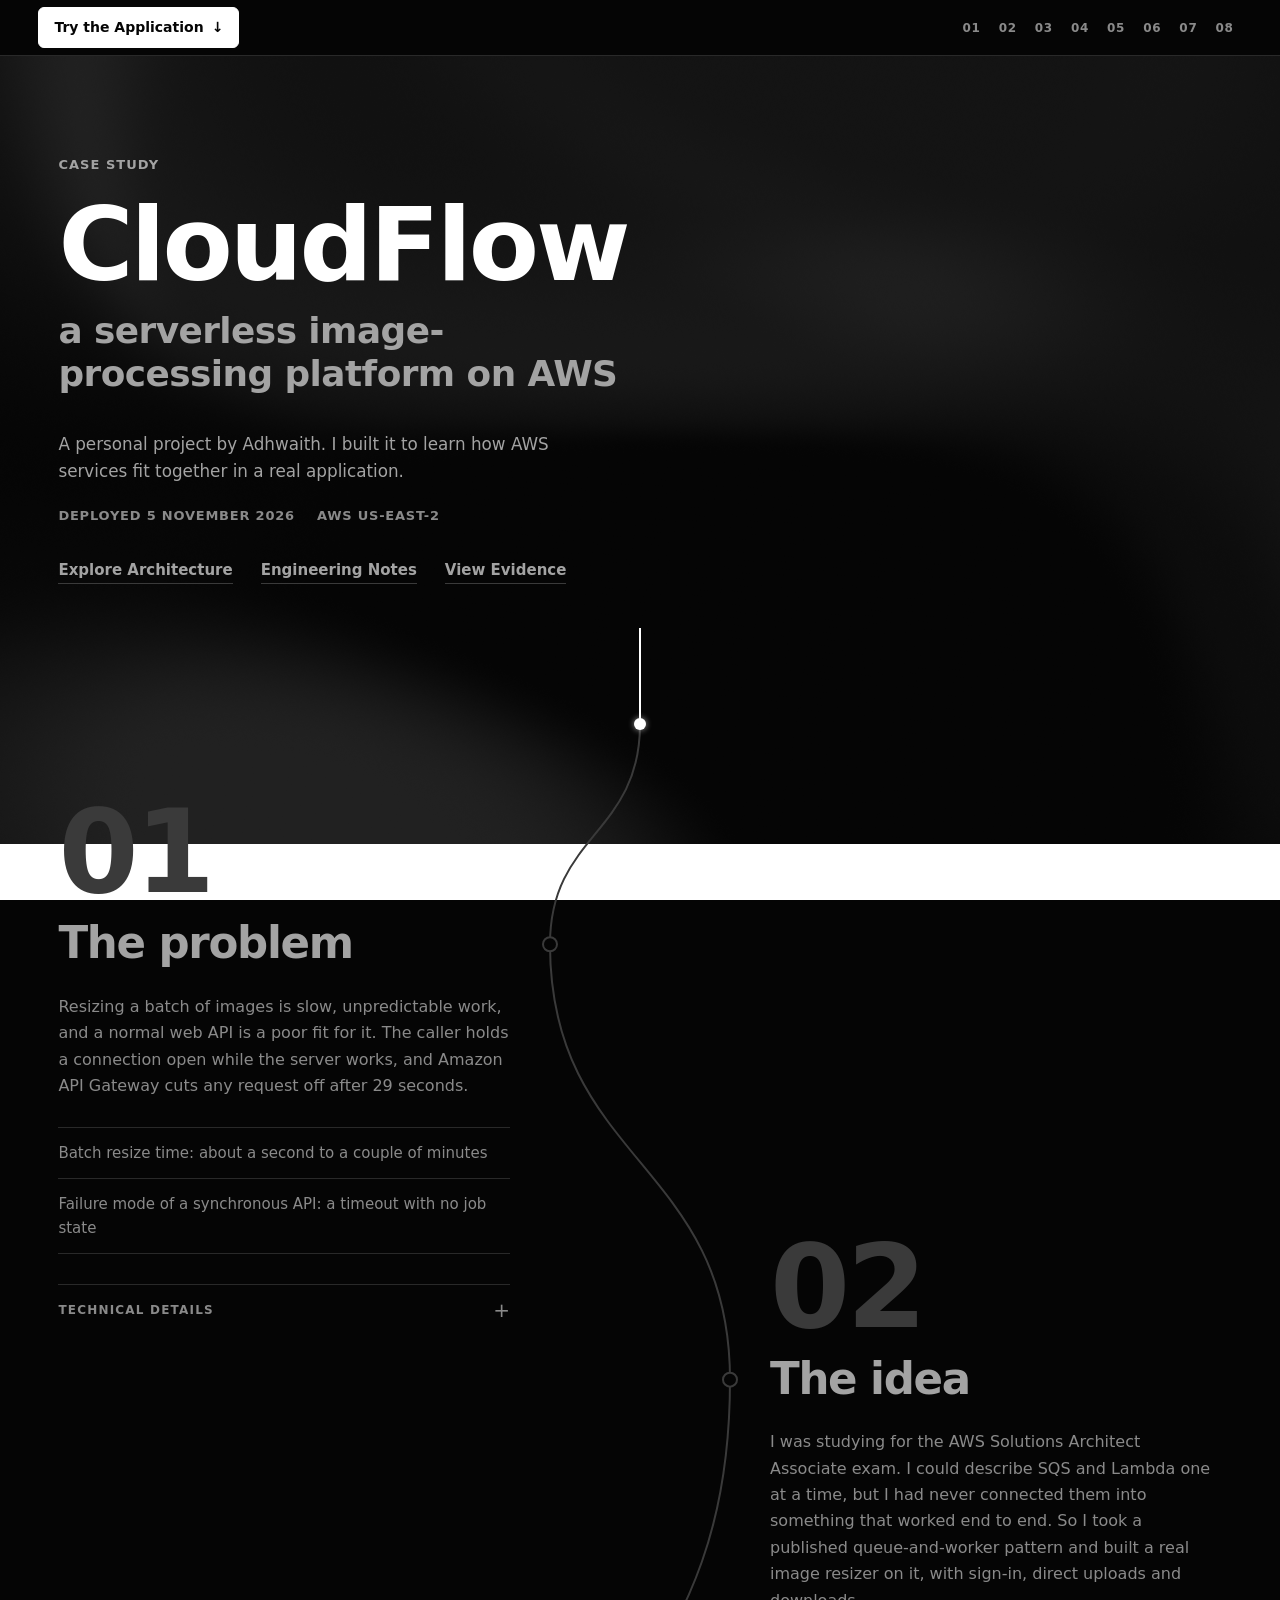
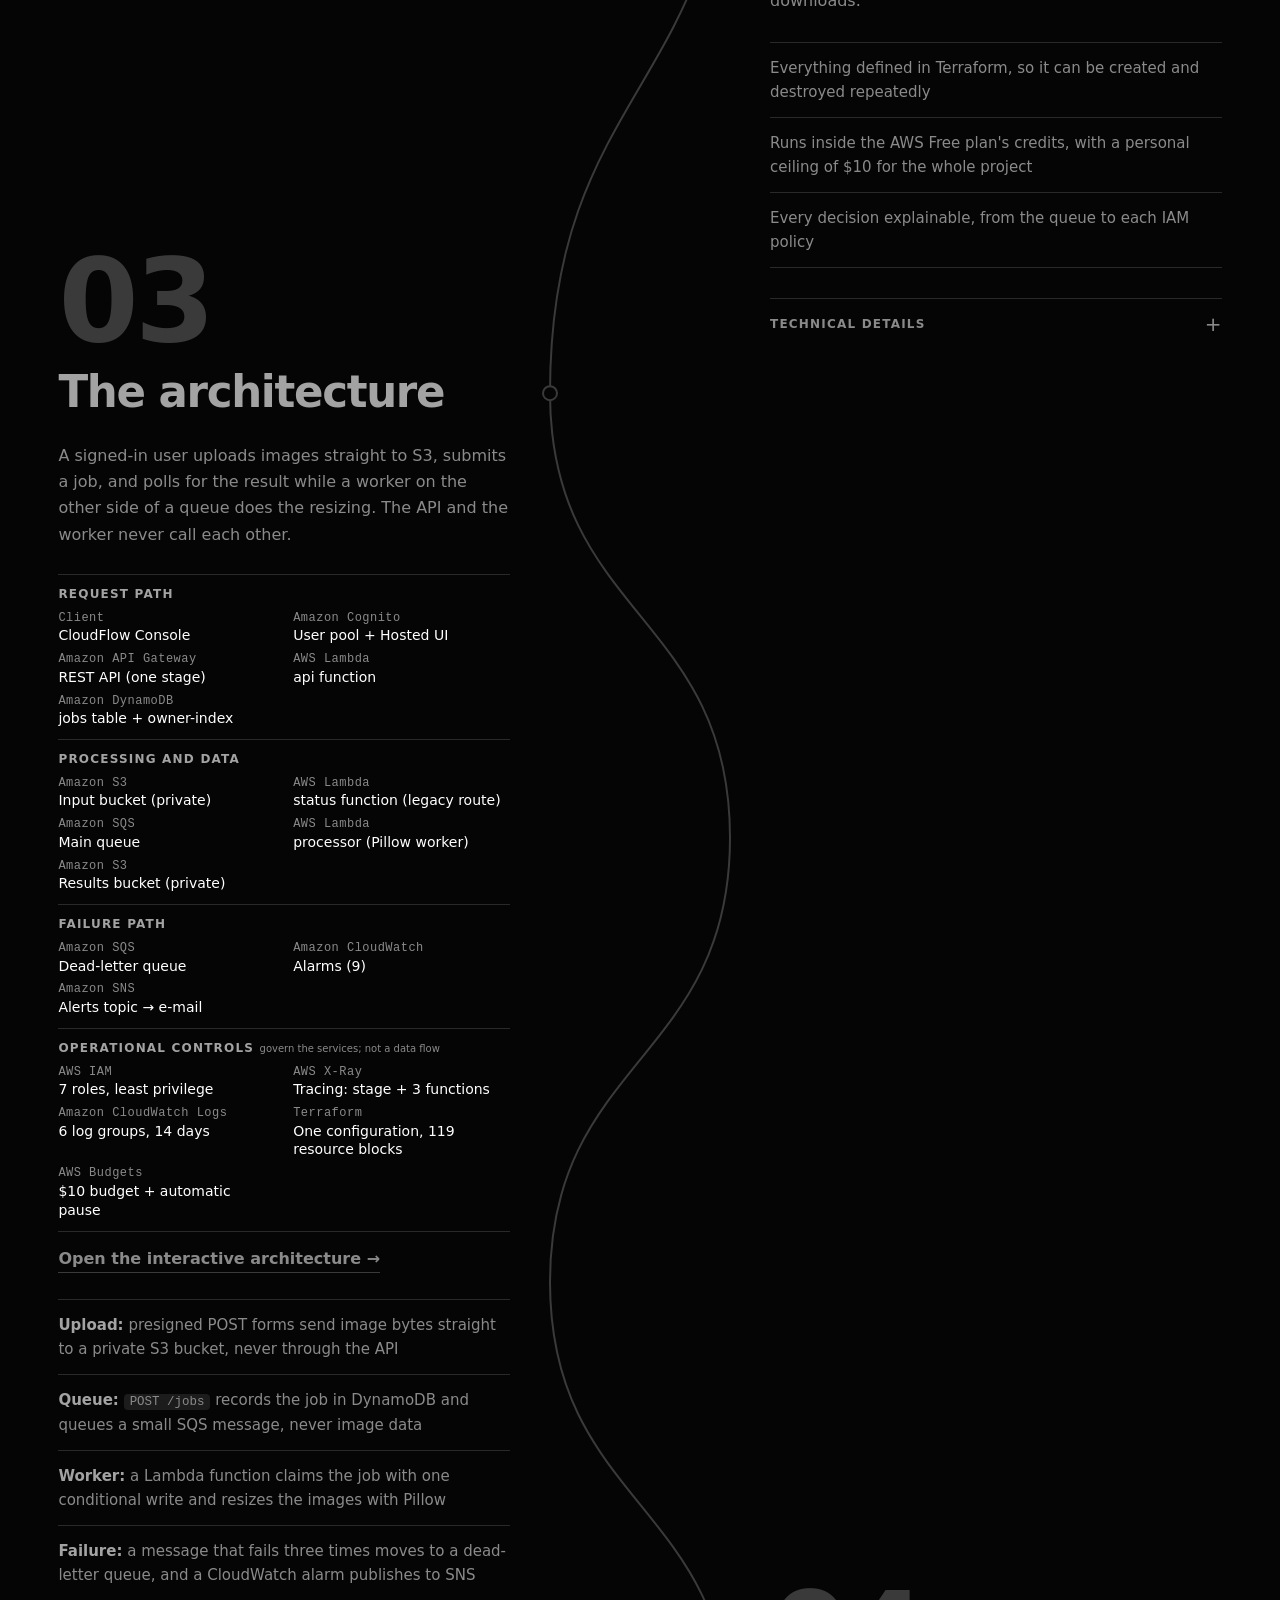
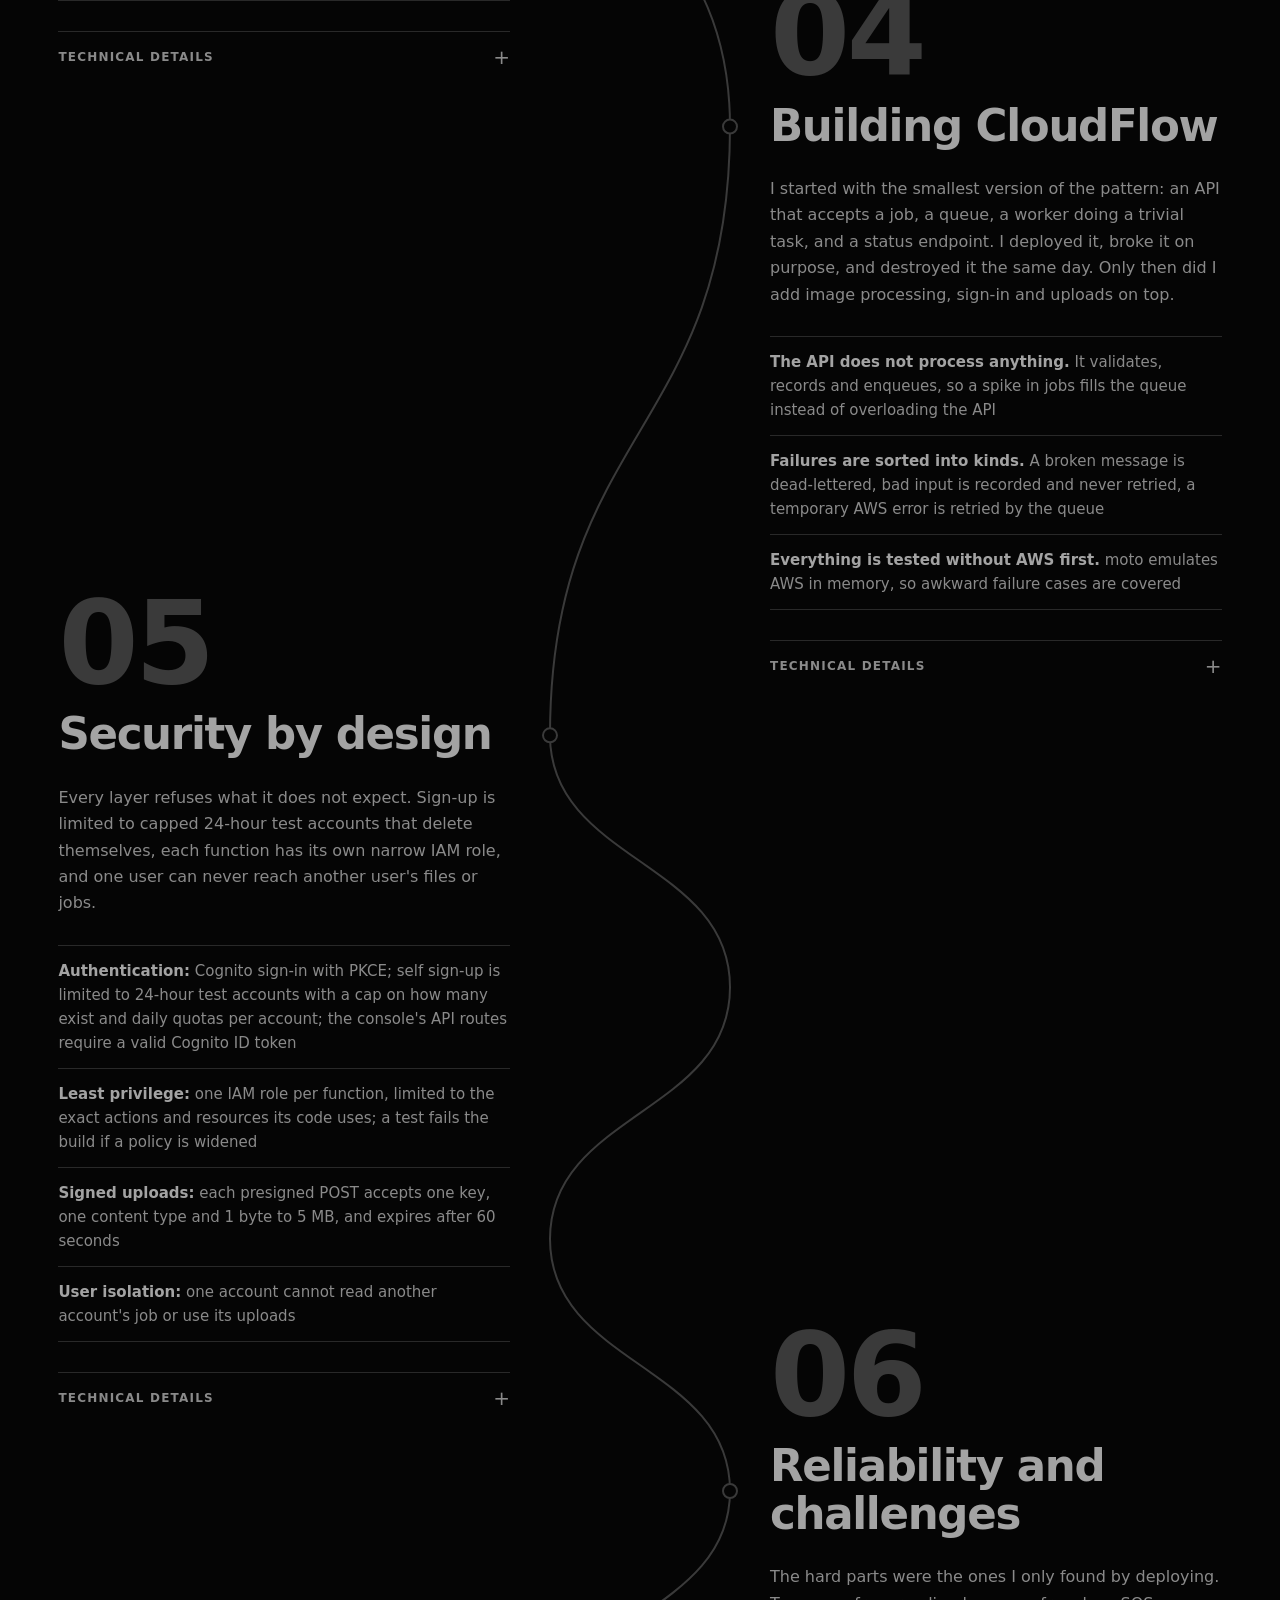
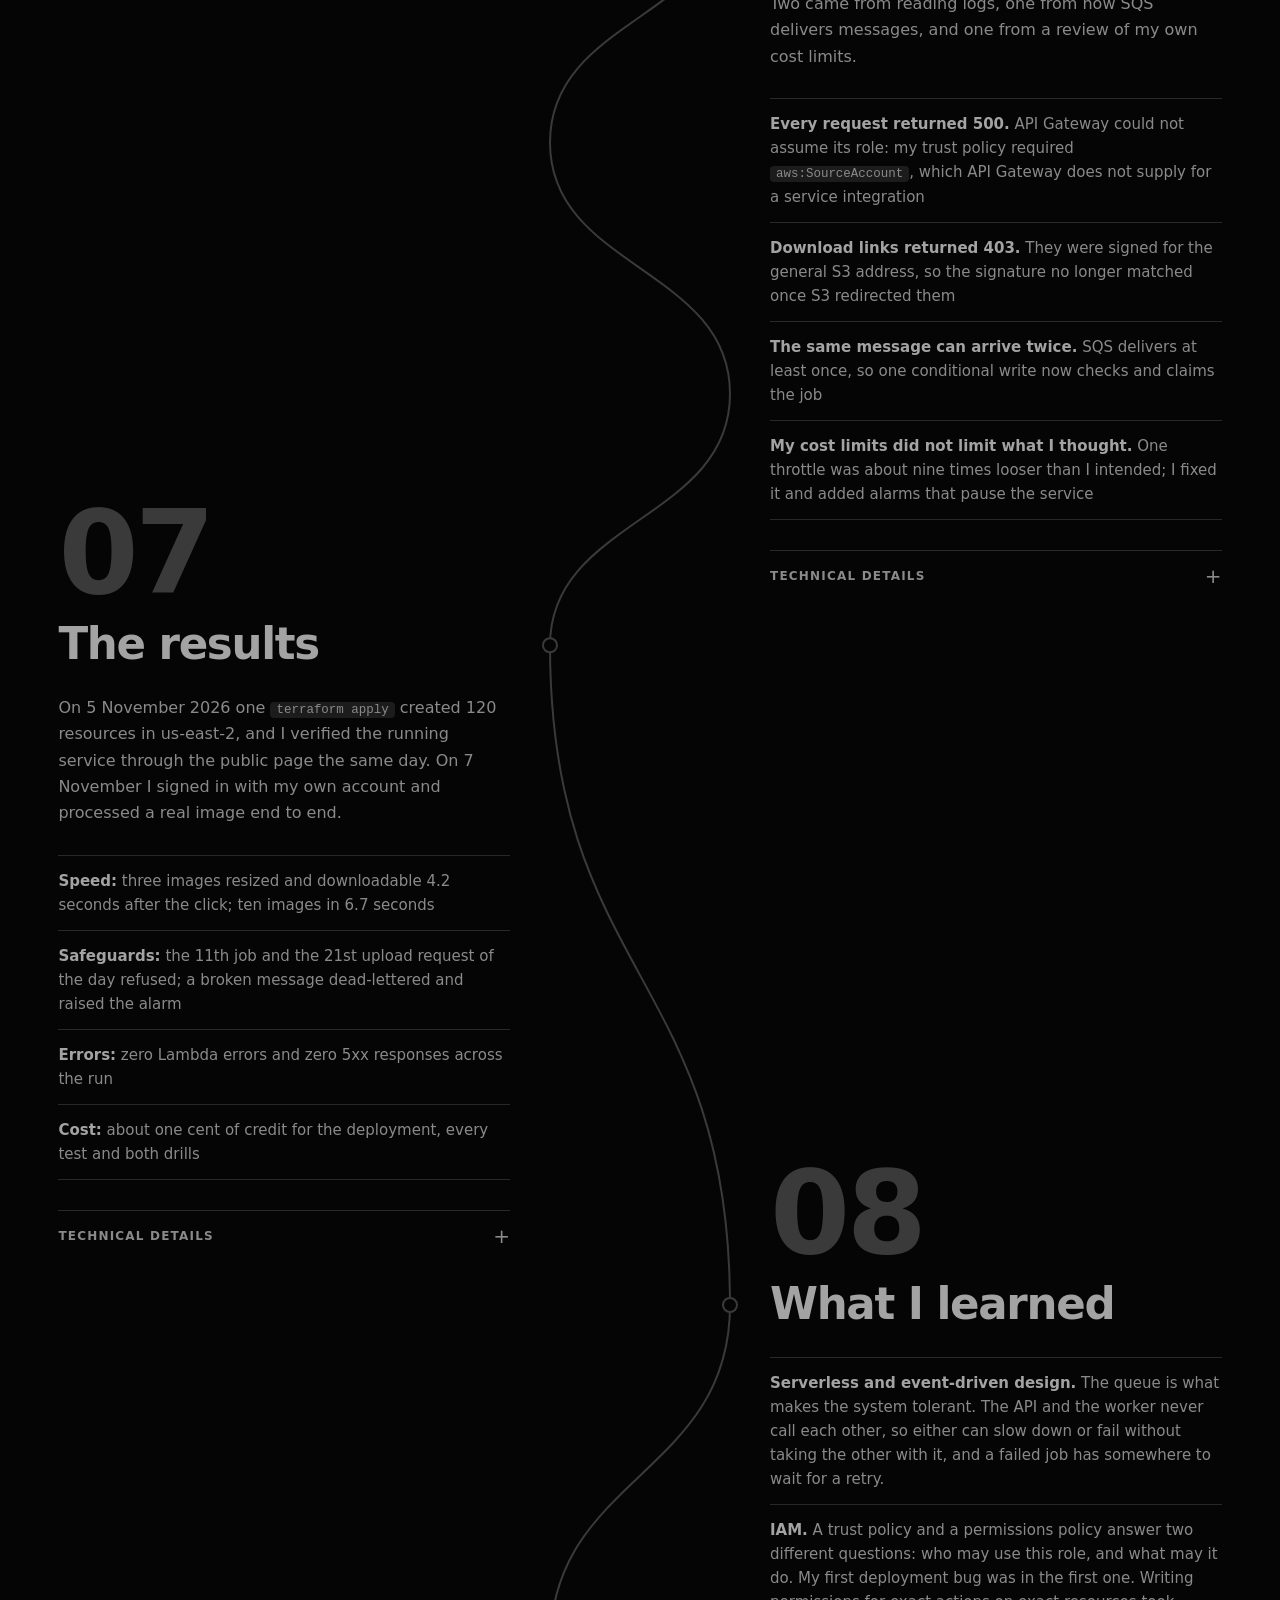
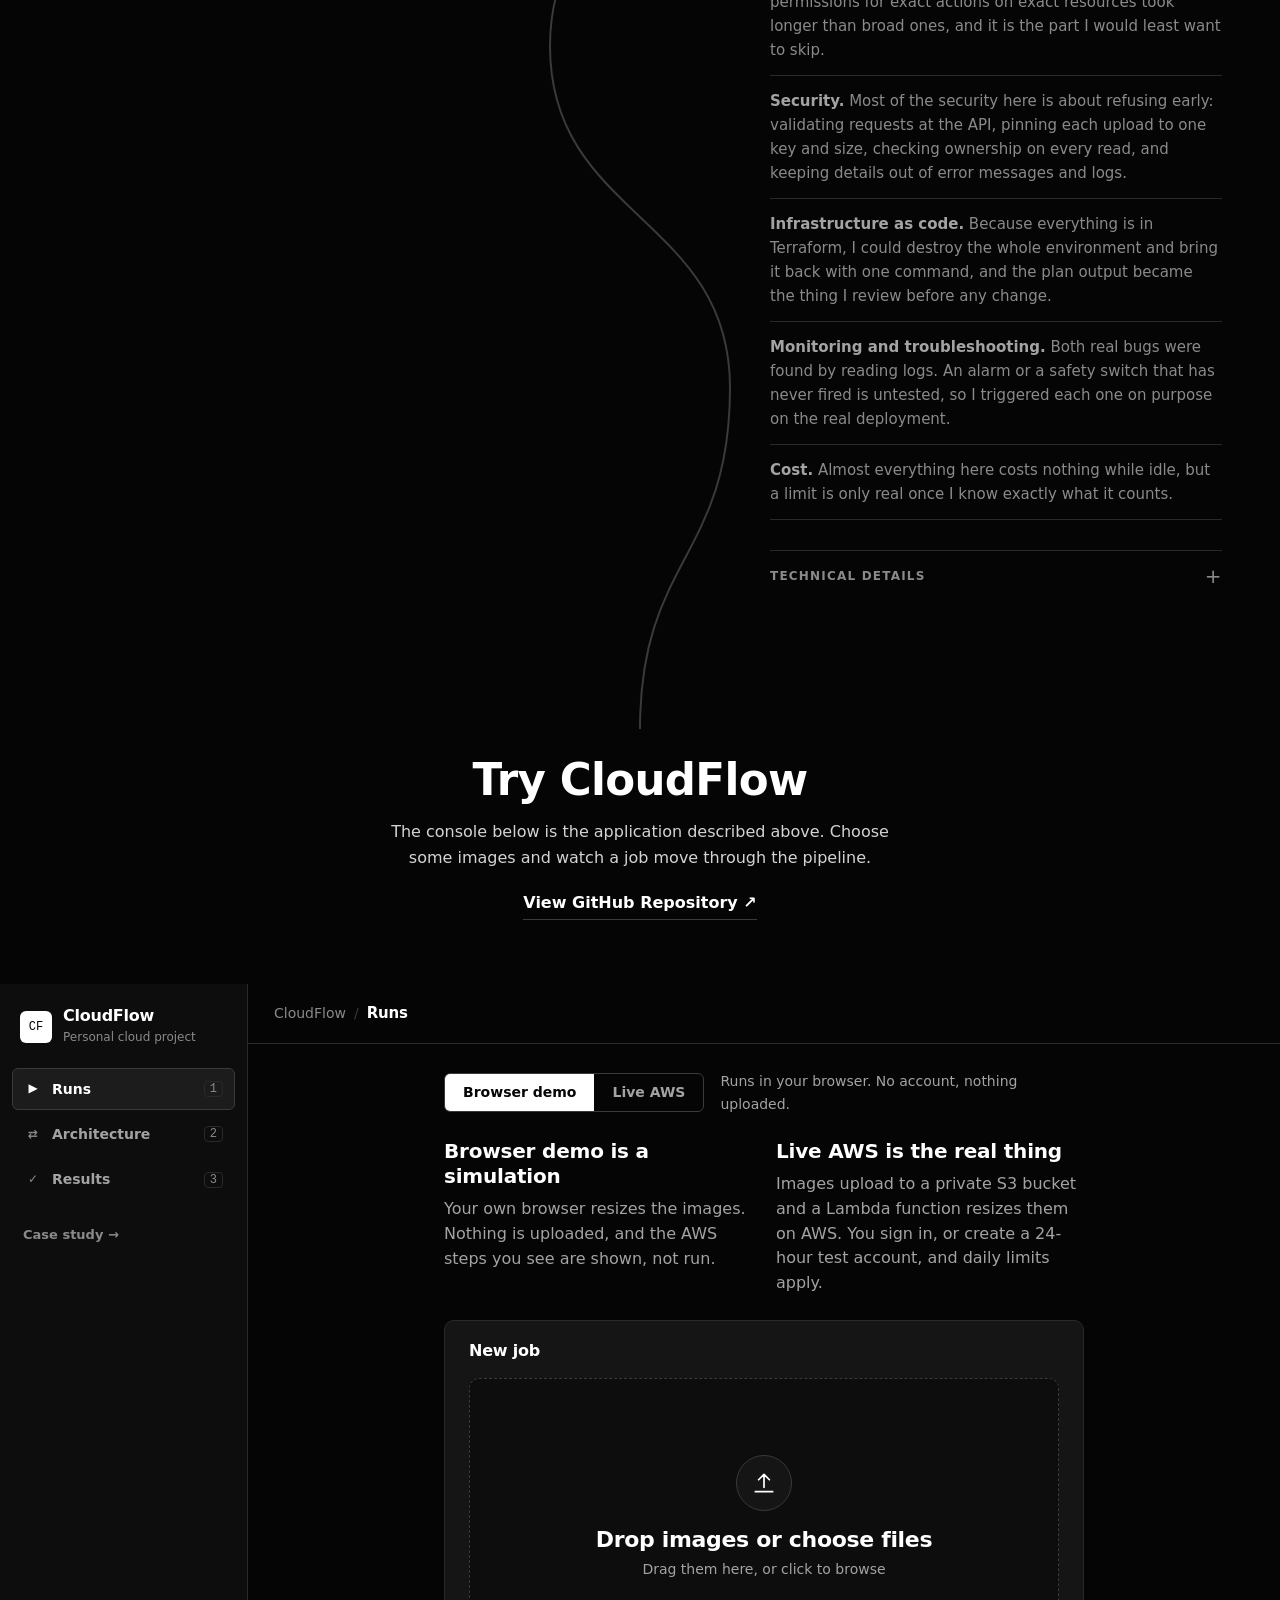
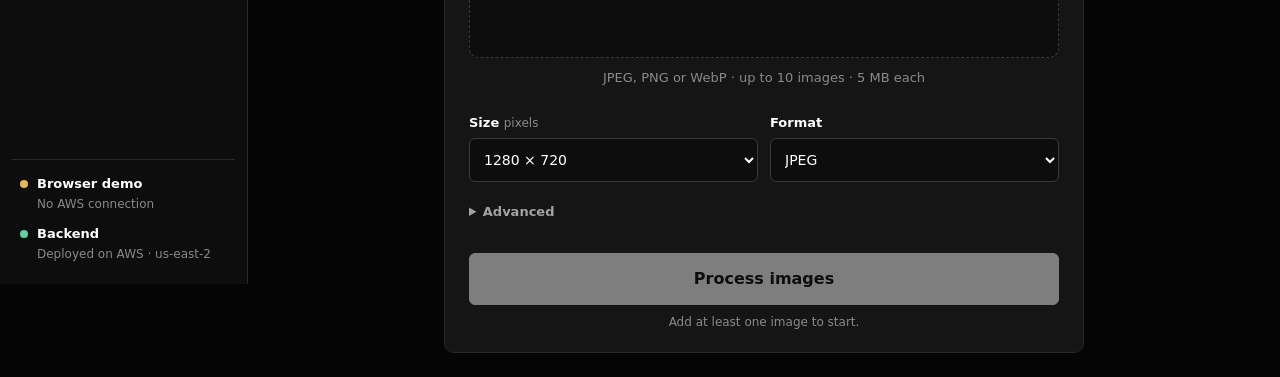
==== commit c3718dea: "CloudFlow: one-page case study, redesigned console, 24-hour test accounts" ====
--- a/index.html
+++ b/index.html
@@ -1,373 +1,526 @@
-<!doctype html>
-<html lang="en">
-<head>
-<meta charset="utf-8">
-<meta http-equiv="Content-Security-Policy" content="default-src 'self'; base-uri 'none'; object-src 'none'; form-action 'none'; script-src 'self'; style-src 'self' https://fonts.googleapis.com; font-src https://fonts.gstatic.com; img-src 'self' blob: data: https:; connect-src 'self' https:">
-<meta name="viewport" content="width=device-width, initial-scale=1, viewport-fit=cover">
-<title>CloudFlow: serverless image processing on AWS</title>
-<meta name="description" content="CloudFlow: serverless image processing on AWS. A personal cloud project with a browser demo, the deployed architecture, and results observed on real AWS services.">
-<link rel="preconnect" href="https://fonts.googleapis.com">
-<link rel="preconnect" href="https://fonts.gstatic.com" crossorigin>
-<link rel="stylesheet" href="https://fonts.googleapis.com/css2?family=Sora:wght@500;600;700&family=Inter:wght@400;500;600&family=JetBrains+Mono:wght@400;500;600&display=swap">
-<link rel="icon" href="data:image/svg+xml,%3Csvg xmlns=%27http://www.w3.org/2000/svg%27 viewBox=%270 0 32 32%27%3E%3Crect width=%2732%27 height=%2732%27 rx=%279%27 fill=%27%234f7cff%27/%3E%3Ctext x=%2716%27 y=%2721%27 font-family=%27monospace%27 font-size=%2714%27 font-weight=%27700%27 fill=%27%2306101d%27 text-anchor=%27middle%27%3ECF%3C/text%3E%3C/svg%3E">
-<link rel="stylesheet" href="styles.css">
-</head>
-<body>
-<a class="skip" href="#runs">Skip to runs</a>
-<div class="shell">
-  <aside class="sidebar" id="sidebar" aria-label="Navigation">
-    <div class="brand"><span class="mark" aria-hidden="true">CF</span><span><b>CloudFlow</b><small>Personal cloud project</small></span></div>
-    <nav><ul class="nav" id="nav">
-      <li><button type="button" data-view="overview"><span class="ico" aria-hidden="true">◫</span>Overview<kbd>1</kbd></button></li>
-      <li><button type="button" data-view="runs"><span class="ico" aria-hidden="true">▶</span>Runs<kbd>2</kbd></button></li>
-      <li><button type="button" data-view="architecture"><span class="ico" aria-hidden="true">⇄</span>Architecture<kbd>3</kbd></button></li>
-      <li><button type="button" data-view="results"><span class="ico" aria-hidden="true">✓</span>Results<kbd>4</kbd></button></li>
-    </ul></nav>
-    <div class="sidefoot">
-      <div class="env"><span class="led sim" aria-hidden="true" id="env-led"></span><span><b id="env-title">Browser demo</b><small id="env-sub">No AWS connection</small></span></div>
-      <div class="env"><span class="led real" aria-hidden="true"></span><span><b>Backend</b><small>Deployed on AWS · us-east-2</small></span></div>
-    </div>
-  </aside>
-
-  <div class="work">
-    <header class="topbar">
-      <button type="button" class="iconbtn menubtn" id="menubtn" aria-label="Open navigation" aria-controls="sidebar" aria-expanded="false">☰</button>
-      <div class="crumbs"><span class="muted">CloudFlow</span><span class="sep" aria-hidden="true">/</span><h1 id="pagetitle">Overview</h1></div>
-      <div class="topactions">
-        <span class="badge sim" id="topbadge">Browser demo</span>
-        <button type="button" class="btn" id="signout" hidden>Sign out</button>
-        <button type="button" class="btn primary" id="top-newjob">+ Process images</button>
-      </div>
-    </header>
-
-    <main id="main" tabindex="-1">
-
-      <!-- ============ OVERVIEW ============ -->
-      <section class="view" id="view-overview" aria-labelledby="h-overview">
-        <p class="note statement" id="public-statement"><b>What this is.</b> My personal cloud project, running on AWS. Everyone can use the browser demo on the Runs page (nothing is uploaded). Signing in with an approved account runs the same job on the real service, within daily quotas.</p>
-        <div class="pagehead">
-          <h2 id="h-overview">CloudFlow · serverless image processing on AWS</h2>
-          <p>I built CloudFlow to understand how AWS services work together in a real application. A signed-in user uploads images, chooses a size and format, and gets resized files back. The API accepts the job in milliseconds, a queue holds it, a Lambda function does the work in the background, and the page shows the result when it is ready.</p>
-        </div>
-        <div class="hero">
-          <button type="button" class="btn primary big" id="ov-process">Try it in your browser</button>
-          <a class="btn big" id="ov-casestudy" href="case-study.html">Read the case study</a>
-          <ul class="chips" aria-label="Two ways to use CloudFlow">
-            <li class="badge sim">Browser demo: your browser resizes the images, nothing is uploaded</li>
-            <li class="badge real">Live on AWS: for approved accounts, with daily quotas</li>
-          </ul>
-        </div>
-        <!-- The three headline numbers live here; edit them in this one place. -->
-        <dl class="metrics">
-          <div><dt>AWS resources deployed</dt><dd>120</dd><span>one <code>terraform apply</code> in us-east-2</span></div>
-          <div><dt>Automated tests</dt><dd>349</dd><span>Python tests on every push, plus 77 JavaScript tests and headless-browser checks</span></div>
-          <div><dt>Live checks on AWS</dt><dd>32</dd><span>sign-in, uploads, processing, downloads, isolation, quotas and failure drills, run against the deployed service</span></div>
-        </dl>
-        <div class="panel archpanel" id="ov-archpanel">
-          <div class="panelhead"><h3>Architecture</h3><span class="muted small">Deployed on AWS · 5 November 2026</span></div>
-          <div class="archpreview" id="ov-arch" aria-hidden="true"></div>
-          <div class="actions"><button type="button" class="btn" id="ov-openarch">Open the full architecture →</button></div>
-        </div>
-      </section>
-
-      <!-- ============ RUNS ============ -->
-      <section class="view" id="view-runs" aria-labelledby="h-runs">
-        <div class="panel livecta" id="live-cta" hidden>
-          <p class="small">Live processing runs on AWS for approved accounts with daily quotas; the browser demo below works for everyone.</p>
-          <button type="button" class="btn primary" id="cta-signin">Sign in</button>
-        </div>
-        <div class="runs-layout">
-          <div class="panel newjob" id="newjob">
-            <div class="panelhead"><h3 id="h-runs">Process images</h3><span class="muted small">Resized in your browser</span></div>
-            <p class="small muted">Browser demo: nothing is uploaded. Your browser does the resizing; the AWS steps shown around it are a simulation of what the deployed service does. Sign in with an approved account to run it on AWS.</p>
-            <div class="dropzone" id="dropzone" role="button" tabindex="0" aria-label="Drop images or choose files" aria-describedby="dz-hint"><b>Drop images or choose files</b><small id="dz-hint">JPEG, PNG or WebP · up to 10 images · 5 MB each</small></div>
-            <label class="sr" for="img-files">Choose image files</label>
-            <input class="sr" id="img-files" type="file" multiple accept="image/jpeg,image/png,image/webp" tabindex="-1">
-            <ul class="filelist picked" id="img-list" aria-label="Selected files"></ul>
-            <p class="note bad" id="img-msg" role="alert"></p>
-            <div class="livectl">
-              <label for="img-preset">Dimensions <small>pixels, 16 to 4096</small></label>
-              <select id="img-preset"><option value="640x480">640 × 480</option><option value="1280x720" selected>1280 × 720</option><option value="1920x1080">1920 × 1080</option><option value="custom">Custom</option></select>
-              <div class="dims" id="img-custom" hidden>
-                <div><label for="img-w">Width</label><input id="img-w" type="number" min="16" max="4096" value="800"></div>
-                <div><label for="img-h">Height</label><input id="img-h" type="number" min="16" max="4096" value="600"></div>
-              </div>
-              <label for="img-format">Format</label>
-              <select id="img-format"><option value="jpeg">JPEG</option><option value="png">PNG</option><option value="webp" id="img-webp">WebP</option></select>
-              <p class="note" id="img-webpnote" hidden>This browser cannot encode WebP, so that option is disabled.</p>
-              <label for="img-fit">Fit</label>
-              <select id="img-fit"><option value="inside">Inside: keep the aspect ratio</option><option value="cover">Cover: fill the box and crop the centre</option></select>
-              <div class="check"><input id="img-upscale" type="checkbox"><label for="img-upscale">Allow enlarging small images</label></div>
-            </div>
-            <div class="actions">
-              <button type="button" class="btn primary" id="run" disabled>Process images</button>
-              <button type="button" class="btn" id="skip" disabled>Skip animation</button>
-            </div>
-            <p class="note">The reliability demo (retries and the dead-letter queue) is on the <a href="#architecture">Architecture</a> page.</p>
-          </div>
-
-          <div class="panel newjob" id="live-signin" hidden>
-            <div class="panelhead"><h3>Sign in</h3><span class="muted small">Live mode</span></div>
-            <p class="small muted">Live mode talks to the real CloudFlow API on AWS. You sign in on the Amazon Cognito hosted page (authorization code with PKCE); this page never sees your password, and the tokens live only in this browser tab.</p>
-            <p class="note">There is no self sign-up. The account owner creates each user in the user pool, so without an account created for you, stay in the browser demo.</p>
-            <div class="actions"><button type="button" class="btn primary" id="lv-signin">Sign in</button></div>
-          </div>
-
-          <div class="panel newjob" id="live-newjob" hidden>
-            <div class="panelhead"><h3>New job</h3><span class="muted small">Live · <code>live.js</code></span></div>
-            <p class="small muted">Pick 1 to 10 images. They are uploaded straight to a private bucket with a signed form, then one job is queued for the worker.</p>
-            <div class="livectl">
-              <label for="lv-files">Images <small>JPEG, PNG or WebP, up to 5 MB each</small></label>
-              <input id="lv-files" type="file" multiple accept="image/jpeg,image/png,image/webp">
-              <ul class="filelist" id="lv-filelist" aria-label="Selected files"></ul>
-              <p class="note bad" id="lv-filemsg" role="alert"></p>
-              <label for="lv-preset">Dimensions <small>pixels, 16 to 4096</small></label>
-              <select id="lv-preset"><option value="640x480">640 × 480</option><option value="1280x720" selected>1280 × 720</option><option value="1920x1080">1920 × 1080</option><option value="custom">Custom</option></select>
-              <div class="dims" id="lv-custom" hidden>
-                <div><label for="lv-w">Width</label><input id="lv-w" type="number" min="16" max="4096" value="800"></div>
-                <div><label for="lv-h">Height</label><input id="lv-h" type="number" min="16" max="4096" value="600"></div>
-              </div>
-              <label for="lv-format">Format</label>
-              <select id="lv-format"><option value="jpeg">JPEG</option><option value="png">PNG</option><option value="webp">WebP</option></select>
-              <label for="lv-fit">Fit</label>
-              <select id="lv-fit"><option value="inside">Inside: keep the aspect ratio</option><option value="cover">Cover: fill the box and crop the centre</option></select>
-              <div class="check"><input id="lv-upscale" type="checkbox"><label for="lv-upscale">Allow enlarging small images</label></div>
-            </div>
-            <div class="actions"><button type="button" class="btn primary" id="lv-go">Upload and process</button></div>
-          </div>
-
-          <div class="panel runs">
-            <div class="panelhead"><h3>Runs <span class="count" id="runs-count">0</span></h3><span class="seg-h" role="group" aria-label="Mode" id="modeswitch"><button type="button" data-mode="sim" aria-pressed="true">Browser demo</button><button type="button" data-mode="live" aria-pressed="false" id="mode-live" disabled title="config.json not found">Live</button></span></div>
-            <p class="livemsg" id="live-msg" role="alert" hidden><span id="live-msg-text"></span> <button type="button" class="btn" id="live-retry" hidden>Retry</button></p>
-            <div class="tablewrap" id="sim-runs">
-              <table id="runs-table" aria-label="Runs">
-                <thead><tr><th>#</th><th>Type</th><th>Files</th><th>Status</th><th>Attempts</th><th>HTTP</th><th>Submitted</th><th>Finished</th></tr></thead>
-                <tbody><tr class="empty"><td colspan="8">No runs yet. Choose images and press Process images.</td></tr></tbody>
-              </table>
-            </div>
-            <div class="tablewrap" id="live-runs" hidden>
-              <table id="live-table" aria-label="Live jobs">
-                <thead><tr><th>Job ID</th><th>Status</th><th>Files</th><th>Attempts</th><th>Created</th><th>Updated</th></tr></thead>
-                <tbody></tbody>
-              </table>
-            </div>
-          </div>
-
-          <div class="panel inspector" id="inspector" hidden>
-            <div class="panelhead">
-              <h3>Job detail <span class="muted small mono" id="insp-title"></span></h3>
-              <span class="badge sim" id="insp-badge">Simulated</span>
-            </div>
-            <div class="arch small" id="demo-flow" aria-hidden="true" inert></div>
-            <p class="svcline small" id="insp-svc"></p>
-            <div class="jobcard" id="jobcard">
-              <div><span class="k">Job ID</span><span class="v mono" id="jc-id">—</span></div>
-              <div><span class="k">Status</span><span class="v" id="jc-status"><span class="pill">not started</span></span></div>
-              <div><span class="k">Attempts</span><span class="v mono" id="jc-attempts">—</span></div>
-              <div><span class="k">HTTP</span><span class="v mono" id="jc-http">—</span></div>
-            </div>
-            <ol class="stages" id="stages" aria-label="Job stages"></ol>
-            <div id="img-section" hidden>
-              <p class="note realnote">Real: your browser resized these files. Simulated: the API, queue, worker, table and bucket around them. Nothing left this browser.</p>
-              <h4>Files <small id="img-filesub"></small></h4>
-              <progress id="img-progress" value="0" max="1" aria-label="Resizing progress" hidden></progress>
-              <p class="small" id="img-progtext" role="status"></p>
-              <div class="filegrid" id="img-grid"></div>
-              <div class="actions fileactions">
-                <button type="button" class="btn" id="img-dlall" disabled>Download all</button>
-                <button type="button" class="btn" id="img-clear" disabled>Clear</button>
-              </div>
-            </div>
-            <div class="insp-grid">
-              <div>
-                <h4>Transitions</h4>
-                <ol class="narration" id="narration" aria-label="Transitions"></ol>
-              </div>
-              <div>
-                <h4>Status response <small id="state-sub">GET /status/{jobId}</small></h4>
-                <pre class="json" id="status-json">—</pre>
-                <h4>Stored output <small id="output-sub">S3 object</small></h4>
-                <pre class="json" id="result-json">—</pre>
-                <details class="techlog"><summary>Raw event log</summary><pre class="json" id="log"></pre></details>
-              </div>
-            </div>
-          </div>
-
-          <div class="panel inspector" id="live-inspector" hidden>
-            <div class="panelhead">
-              <h3>Job detail <span class="muted small mono" id="lv-title"></span></h3>
-              <span class="badge real" id="lv-badge"></span>
-            </div>
-            <div class="arch small" id="live-flow" aria-hidden="true" inert></div>
-            <p class="note realnote" id="lv-statement"></p>
-            <p class="svcline small" id="lv-svc"></p>
-            <div class="jobcard">
-              <div><span class="k">Job ID</span><span class="v mono" id="lv-id">—</span></div>
-              <div><span class="k">Status</span><span class="v" id="lv-status">—</span></div>
-              <div><span class="k">Attempts</span><span class="v mono" id="lv-attempts">—</span></div>
-              <div><span class="k">HTTP</span><span class="v mono" id="lv-http">—</span></div>
-            </div>
-            <h4>Files <small id="lv-filesub"></small></h4>
-            <div class="filegrid" id="lv-grid"></div>
-            <div class="insp-grid">
-              <div>
-                <h4>Job response <small>GET /jobs/{jobId}</small></h4>
-                <pre class="json idle" id="lv-json">—</pre>
-              </div>
-              <div>
-                <h4>Manifest <small>signed link, five minutes</small></h4>
-                <p class="small" id="lv-manifest">—</p>
-              </div>
-            </div>
-          </div>
-        </div>
-      </section>
-
-      <!-- ============ ARCHITECTURE ============ -->
-      <section class="view" id="view-architecture" aria-labelledby="h-architecture">
-        <div class="pagehead">
-          <h2 id="h-architecture">Architecture</h2>
-          <p>This is the architecture I deployed. Every box and arrow is drawn from one data file that a test checks against my Terraform configuration, so the diagram cannot drift from what is running. Select a service to see its configuration and security controls.</p>
-        </div>
-        <div class="panel archpanel">
-          <div class="panelhead"><h3>Deployed architecture</h3><span class="muted small">Select a service to see its configuration, security controls and connections</span></div>
-          <div class="archbar">
-            <p class="plstatus" id="pl-status"></p>
-            <div class="zoomctl" role="group" aria-label="Diagram zoom">
-              <button type="button" class="btn" id="pl-zout" aria-label="Zoom out">−</button>
-              <button type="button" class="btn" id="pl-zin" aria-label="Zoom in">+</button>
-              <button type="button" class="btn" id="pl-zfit" aria-label="Fit the whole diagram">Fit</button>
-            </div>
-          </div>
-          <div class="archwrap">
-            <p class="badge sim simrun" id="pl-simbadge" hidden>Simulated AWS execution · the only real work is the resize in your browser</p>
-            <div id="arch-figure"></div>
-          </div>
-        </div>
-        <div class="panel svcinfo" id="arch-info" aria-live="polite"></div>
-        <div class="split pl-explain">
-          <div class="panel steps">
-            <div class="panelhead"><h3>Why asynchronous</h3></div>
-            <ul>
-              <li><b>29 seconds.</b> API Gateway cuts a request off at 29 seconds; resizing a batch can take longer, so the API only accepts the job and answers at once with an id.</li>
-              <li><b>Bursts.</b> The queue absorbs a spike and the worker drains it at its own pace, instead of the front door falling over.</li>
-              <li><b>Retries.</b> A message that fails is delivered again by SQS without the client doing anything; only repeated failures are parked.</li>
-            </ul>
-          </div>
-          <div class="panel steps">
-            <div class="panelhead"><h3>Request lifecycle</h3></div>
-            <ol>
-              <li><b>Sign in</b> The Cognito hosted page signs the user in with the authorization code flow and PKCE.</li>
-              <li><b>Upload</b> POST /uploads returns presigned forms; the browser sends the bytes straight to the private input bucket.</li>
-              <li><b>Submit</b> POST /jobs records the job and queues a small message.</li>
-              <li><b>Process</b> The worker claims the job, resizes with Pillow, and writes the results.</li>
-              <li><b>Check and download</b> GET /jobs/{jobId} returns the status and presigned links valid for five minutes.</li>
-              <li><b>Recover</b> Three failed receives move a message to the dead-letter queue and raise an alarm; a corrupt image fails alone and is not retried.</li>
-            </ol>
-          </div>
-        </div>
-        <div class="panel" id="failure">
-          <div class="panelhead"><h3>What happens on failure</h3><span class="badge sim">Reliability demo · simulation</span></div>
-          <ol class="failseq">
-            <li><b>Corrupt message (poison).</b> The worker cannot find a job id, writes nothing, and reports the message; SQS redelivers it.</li>
-            <li><b>Rejected data.</b> A well-formed job with invalid data is marked failed once and is not retried.</li>
-            <li><b>Temporary failure (transient).</b> A write error marks the job failed and reports it; the retry completes it.</li>
-            <li><b>After three failed receives</b> SQS moves the message to the dead-letter queue, a CloudWatch alarm goes to ALARM, and an alert is published to SNS.</li>
-          </ol>
-          <p class="small muted">The three scenarios below are a simulation that replays these rules on the legacy API-key route. They light the same diagram, but nothing here calls AWS.</p>
-          <div class="seg seg-row" role="group" aria-label="Reliability scenarios" id="scenarios">
-            <button type="button" data-scenario="success"><b>Successful job</b><small>Submit, process, download.</small></button>
-            <button type="button" data-scenario="transient"><b>Temporary failure</b><small>Write fails once, retry completes.</small></button>
-            <button type="button" data-scenario="poison"><b>Corrupt message</b><small>Three attempts, then dead-letter.</small></button>
-          </div>
-          <div class="actions"><button type="button" class="btn" id="pl-skip" disabled>Skip animation</button><a class="btn" href="#runs">Open the run in Runs</a></div>
-          <p class="small" id="pl-caption" aria-live="polite">Pick a scenario to light the diagram above.</p>
-        </div>
-        <p class="note">Design decisions, IAM, failure handling and tests: <a href="engineering.html">engineering notes</a>.</p>
-      </section>
-
-      <!-- ============ RESULTS ============ -->
-      <section class="view" id="view-results" aria-labelledby="h-results">
-        <div class="pagehead">
-          <h2 id="h-results">Results and evidence</h2>
-          <p>Everything on this page was observed on real AWS services in us-east-2. The evidence files are sanitized logs: account ids, endpoints, keys, signatures and e-mail addresses were removed.</p>
-        </div>
-        <div class="panel">
-          <div class="panelhead"><h3>Live verification, 5 November 2026</h3><span class="muted small">Check → result</span></div>
-          <!-- To add a row (for example the dead-letter drill), copy one <div> inside this list. -->
-          <dl class="results" id="live-results">
-            <div><dt>Deployment</dt><dd>120 resources created by one terraform apply; nothing changed or destroyed</dd></div>
-            <div><dt>Image library on Lambda</dt><dd>Pillow 13.0.0 with WebP support imported on the real runtime</dd></div>
-            <div><dt>Sign-in</dt><dd>Cognito hosted page with PKCE; the ID token carries the nonce; tokens stay in session storage</dd></div>
-            <div><dt>Upload, process, download</dt><dd>three images resized and downloadable 4.2 seconds after the click</dd></div>
-            <div><dt>Ten images in one job</dt><dd>all ten done in 6.7 seconds; the worker used 5.7 seconds and 135 MB of its 1,024 MB</dd></div>
-            <div><dt>Three jobs at once</dt><dd>all completed on the first attempt; worker concurrency peaked at 2, the configured cap</dd></div>
-            <div><dt>Corrupt file</dt><dd>failed on its own with a clear reason; the other file completed; nothing was retried</dd></div>
-            <div><dt>Duplicate messages</dt><dd>two extra copies of a finished job's message were skipped; the record and outputs did not change</dd></div>
-            <div><dt>Access control</dt><dd>no token 401; tampered token 403; another account's job 404; another account's upload 400</dd></div>
-            <div><dt>Daily quotas</dt><dd>the 11th job and the 21st upload request of a day were refused with 429</dd></div>
-            <div><dt>Upload links</dt><dd>refused by S3 when used after their 60-second lifetime</dd></div>
-            <div><dt>Cost guard drill</dt><dd>a test alert paused uploads and jobs and set every API throttle to zero within about a second</dd></div>
-            <div><dt>Request-flood drill</dt><dd>the alarm fired after five and a half minutes of steady requests; the guard paused the service one second later</dd></div>
-            <div><dt>Dead-letter drill</dt><dd>a broken message was received three times, twelve minutes apart, then moved to the dead-letter queue; the alarm fired three minutes later</dd></div>
-            <div><dt>Operator switch</dt><dd>one command paused the whole service within half a minute and another restored it</dd></div>
-            <div><dt>Cost of the first day</dt><dd>about one cent of credit for the deployment, every test and both drills</dd></div>
-            <div><dt>Errors</dt><dd>zero Lambda errors and zero 5xx responses across the run; logs contained no tokens, signatures or e-mail addresses</dd></div>
-          </dl>
-        </div>
-        <div class="panel firstdeploy" id="first-deployment">
-          <div class="panelhead"><h3>First deployment, 4 November 2026</h3><span class="muted small">Times in UTC</span></div>
-          <p class="small muted">Before adding image processing I deployed the queue-and-worker core on its own, tested it, broke it on purpose, and destroyed it the same day: 51 resources up, 59 jobs completed, 51 resources down.</p>
-          <ol class="timeline" id="timeline" aria-label="First deployment timeline"></ol>
-          <h4 class="subhead">What I verified</h4>
-          <table class="findings" id="findings"><tbody></tbody></table>
-          <h3 class="subhead">Two problems I found and fixed</h3>
-          <div class="bugs">
-            <article class="bug">
-              <h4><span class="bugno">Bug 1</span>Every submit returned 500</h4>
-              <dl>
-                <dt>Symptom</dt><dd>Valid requests passed validation, then <code>500 Internal server error</code>. Nothing reached the queue.</dd>
-                <dt>Cause</dt><dd>The API's IAM role trust policy carried an <code>aws:SourceAccount</code> condition. API Gateway does not populate that key when it assumes an integration role, so the assume-role call was refused. Found in the execution log.</dd>
-                <dt>Fix</dt><dd>Removed the condition from that one role; the Lambda roles keep it. Redeployed within the hour.</dd>
-              </dl>
-              <a href="evidence.html#03-submit-500-diagnosis">Evidence 03 →</a>
-            </article>
-            <article class="bug">
-              <h4><span class="bugno">Bug 2</span>Download link answered 403</h4>
-              <dl>
-                <dt>Symptom</dt><dd>Status said <em>completed</em> with a signed link, but fetching it gave <code>403 Forbidden</code> after a redirect.</dd>
-                <dt>Cause</dt><dd>The link was signed for the legacy global S3 host. S3 redirected the us-east-2 bucket to its regional host; the signature covers the host, so it no longer matched.</dd>
-                <dt>Fix</dt><dd>Sign against the regional endpoint with SigV4; a regression test asserts the regional host. Verified: 200, zero redirects, byte-identical file, tampered signature refused.</dd>
-              </dl>
-              <a href="evidence.html#08-presigned-403-diagnosis">Evidence 08 →</a>
-            </article>
-          </div>
-        </div>
-        <div class="panel mech">
-          <div class="panelhead"><h3>Security and reliability mechanisms</h3></div>
-          <ul>
-            <li><b>Cognito + PKCE.</b> Sign-in on the hosted page with the authorization code flow; the browser never holds AWS credentials.</li>
-            <li><b>Presigned POST policy pins.</b> Uploads are pinned to one key, one content type and a 1 byte to 5 MB size range, and the upload form expires after 60 seconds.</li>
-            <li><b>Per-user prefixes.</b> Each user's inputs and results live under their own id; one user cannot list or read another's.</li>
-            <li><b>IAM per function, with a static test.</b> Every Lambda has its own role scoped to exact actions and resources, and a test fails on a wildcard or on a policy outside the reviewed set.</li>
-            <li><b>Atomic claim + lease.</b> A conditional write gives a job to one worker; a lease that expires lets another worker take over a dead one.</li>
-            <li><b>Per-file failures are never retried.</b> A corrupt image fails alone with a short reason; the other files still finish.</li>
-            <li><b>Alarms + dead-letter queue.</b> Three failed receives park the message and raise a CloudWatch alarm.</li>
-            <li><b>No secrets in the repository.</b> Keys come from the environment or SSM Parameter Store; the public build and the CI pipeline scan for secret-shaped text and refuse to publish it.</li>
-          </ul>
-        </div>
-        <nav class="links" aria-label="Project links"><a href="case-study.html">Case study</a><a href="engineering.html">Engineering notes</a><a href="evidence.html">Sanitized evidence</a></nav><p class="note navnote">Source code (Python, Terraform, tests, runbooks) is in a private repository and is available on request.</p>
-        <p class="foot muted small">Services: API Gateway, SQS, Lambda, DynamoDB, S3, Cognito, IAM, CloudWatch, SNS, X-Ray, Budgets. Architecture adapted from a CloudProjects.dev recipe; every departure is documented in the project plan.</p>
-      </section>
-
-    </main>
-  </div>
-</div>
-<script src="sim.js"></script>
-<script src="live.js"></script>
-<script src="imaging.js"></script>
-<script src="arch.js"></script>
-<script src="archview.js"></script>
-<script src="app.js"></script>
-</body>
-</html>
+<!doctype html>
+<html lang="en">
+<head>
+<meta charset="utf-8">
+<meta http-equiv="Content-Security-Policy" content="default-src 'self'; base-uri 'none'; object-src 'none'; form-action 'none'; script-src 'self'; style-src 'self' https://fonts.googleapis.com; font-src https://fonts.gstatic.com; img-src 'self' blob: data: https:; connect-src 'self' https:">
+<meta name="viewport" content="width=device-width, initial-scale=1, viewport-fit=cover">
+<title>CloudFlow: serverless image processing on AWS</title>
+<meta name="description" content="CloudFlow: serverless image processing on AWS. A personal cloud project with a browser demo, the deployed architecture, and results observed on real AWS services.">
+<link rel="preconnect" href="https://fonts.googleapis.com">
+<link rel="preconnect" href="https://fonts.gstatic.com" crossorigin>
+<link rel="stylesheet" href="https://fonts.googleapis.com/css2?family=Sora:wght@600;700&family=Manrope:wght@400;500;600;700&family=JetBrains+Mono:wght@400;500&display=swap">
+<link rel="icon" href="data:image/svg+xml,%3Csvg xmlns=%27http://www.w3.org/2000/svg%27 viewBox=%270 0 32 32%27%3E%3Crect width=%2732%27 height=%2732%27 rx=%279%27 fill=%27%23ffffff%27/%3E%3Ctext x=%2716%27 y=%2721%27 font-family=%27monospace%27 font-size=%2714%27 font-weight=%27700%27 fill=%27%23050505%27 text-anchor=%27middle%27%3ECF%3C/text%3E%3C/svg%3E">
+<link rel="stylesheet" href="styles.css">
+<link rel="stylesheet" href="casestudy.css">
+</head>
+<body>
+<a class="skip" href="#runs">Skip to runs</a>
+<section id="story" class="pg-case" aria-labelledby="case-title">
+<canvas class="velaris" id="velaris" aria-hidden="true"></canvas>
+<header class="case-bar">
+  <a class="btn primary" id="story-try" href="#runs">Try the Application <span aria-hidden="true">↓</span></a>
+  <nav class="jindex" aria-label="Case study sections"><ol><li><a href="#stop-01" aria-label="01 · The problem">01</a></li><li><a href="#stop-02" aria-label="02 · The idea">02</a></li><li><a href="#stop-03" aria-label="03 · The architecture">03</a></li><li><a href="#stop-04" aria-label="04 · Building CloudFlow">04</a></li><li><a href="#stop-05" aria-label="05 · Security by design">05</a></li><li><a href="#stop-06" aria-label="06 · Reliability and challenges">06</a></li><li><a href="#stop-07" aria-label="07 · The results">07</a></li><li><a href="#stop-08" aria-label="08 · What I learned">08</a></li></ol></nav>
+</header>
+<div class="case-main">
+  <div class="case-hero">
+    <p class="kicker">Case study</p>
+    <h1 id="case-title"><span class="h1-a">CloudFlow</span><span class="sr">: </span><span class="h1-b">a serverless image-processing platform on AWS</span></h1>
+    <p class="lead"><em>A personal project by Adhwaith. I built it to learn how AWS services fit together in a real application.</em></p>
+    <p class="meta"><span>Deployed 5 November 2026</span><span>AWS us-east-2</span></p>
+    <nav class="hero-links" aria-label="Architecture and evidence"><a href="#architecture">Explore Architecture</a><a href="engineering.html">Engineering Notes</a><a href="evidence.html">View Evidence</a></nav>
+    <span class="cue" aria-hidden="true"></span>
+  </div>
+  <div class="journey" id="journey">
+    <svg class="road" aria-hidden="true" focusable="false"><defs><filter id="road-glow" x="-400%" y="-400%" width="900%" height="900%"><feGaussianBlur in="SourceGraphic" stdDeviation="3" result="b"/><feComponentTransfer in="b" result="d"><feFuncA type="linear" slope="0.6"/></feComponentTransfer><feMerge><feMergeNode in="d"/><feMergeNode in="SourceGraphic"/></feMerge></filter></defs><path class="road-base"/><path class="road-glow"/><path class="road-lit"/><circle class="road-ring" r="7"/><circle class="road-ring" r="7"/><circle class="road-ring" r="7"/><circle class="road-ring" r="7"/><circle class="road-ring" r="7"/><circle class="road-ring" r="7"/><circle class="road-ring" r="7"/><circle class="road-ring" r="7"/><circle class="road-dot" r="6" filter="url(#road-glow)"/></svg>
+    <section class="stop" id="stop-01" data-side="left" aria-labelledby="stop-01-h"><div class="stop-body"><span class="stop-n" aria-hidden="true">01</span><h2 id="stop-01-h">The problem</h2><div class="narr"><p>Resizing a batch of images is slow, unpredictable work, and a normal web API is a poor fit for it. The caller holds a connection open while the server works, and Amazon API Gateway cuts any request off after 29 seconds.</p></div><div class="evid"><ul class="facts"><li>Batch resize time: about a second to a couple of minutes</li><li>Failure mode of a synchronous API: a timeout with no job state</li></ul></div><details class="deep"><summary>Technical details</summary><div class="deep-body"><p>A slow job also blocks everything behind it, and if processing fails halfway the caller has no idea what happened to the job. The better pattern is to accept the request quickly, do the work in the background, and let the caller check on it. That is easy to say and has a lot of detail in practice: where the work waits, what happens when it fails, how to stop the same job running twice, and how the caller gets the result back safely.</p></div></details></div></section><section class="stop" id="stop-02" data-side="right" aria-labelledby="stop-02-h"><div class="stop-body"><span class="stop-n" aria-hidden="true">02</span><h2 id="stop-02-h">The idea</h2><div class="narr"><p>I was studying for the AWS Solutions Architect Associate exam. I could describe SQS and Lambda one at a time, but I had never connected them into something that worked end to end. So I took a published queue-and-worker pattern and built a real image resizer on it, with sign-in, direct uploads and downloads.</p></div><div class="evid"><ul class="facts"><li>Everything defined in Terraform, so it can be created and destroyed repeatedly</li><li>Runs inside the AWS Free plan's credits, with a personal ceiling of $10 for the whole project</li><li>Every decision explainable, from the queue to each IAM policy</li></ul></div><details class="deep"><summary>Technical details</summary><div class="deep-body"><p>The starting point was the "Asynchronous API Patterns with SQS" recipe by mzazon on CloudProjects.dev, which shows API Gateway writing to an SQS queue and a Lambda function processing the messages. I used the pattern, not its code.</p>
+<p>What changed from the recipe: the open endpoints became authenticated and validated, the Lambda code moved out of Terraform into its own Python package with tests, and I added retries, duplicate protection, per-function IAM roles, alarms and lifecycle rules. I wanted to be able to explain why the queue is there, what each IAM policy allows, what happens to a failed message, and how I would know something broke.</p></div></details></div></section><section class="stop" id="stop-03" data-side="left" aria-labelledby="stop-03-h"><div class="stop-body"><span class="stop-n" aria-hidden="true">03</span><h2 id="stop-03-h">The architecture</h2><div class="narr"><p>A signed-in user uploads images straight to S3, submits a job, and polls for the result while a worker on the other side of a queue does the resizing. The API and the worker never call each other.</p></div><div class="case-arch" id="case-arch" role="group" aria-label="The deployed services, grouped by lane"></div><p class="arch-link"><a class="textlink" href="index.html#architecture">Open the interactive architecture →</a></p><div class="evid"><ul class="facts"><li><strong>Upload:</strong> presigned POST forms send image bytes straight to a private S3 bucket, never through the API</li><li><strong>Queue:</strong> <code>POST /jobs</code> records the job in DynamoDB and queues a small SQS message, never image data</li><li><strong>Worker:</strong> a Lambda function claims the job with one conditional write and resizes the images with Pillow</li><li><strong>Failure:</strong> a message that fails three times moves to a dead-letter queue, and a CloudWatch alarm publishes to SNS</li></ul></div><details class="deep"><summary>Technical details</summary><div class="deep-body"><ul><li><strong>Sign-in:</strong> the Cognito hosted page, authorization code flow with PKCE; API Gateway checks the ID token on every request</li><li><strong>Upload:</strong> <code>POST /uploads</code> returns the presigned POST forms for the private input bucket</li><li><strong>Submit:</strong> the SQS message carries the job id, the owner and the S3 keys</li><li><strong>Process:</strong> the worker reads the inputs from S3 and writes outputs and a manifest to the private results bucket</li><li><strong>Status and download:</strong> <code>GET /jobs/{jobId}</code> returns the job's state and five-minute download links, only to the job's owner</li></ul>
+<p>The diagram is generated from the same data that a test checks against my Terraform configuration, so it cannot drift from what is deployed. IAM, X-Ray tracing, CloudWatch Logs, the AWS Budget with its cost guard, and Terraform are drawn as a separate strip: they control and observe the services, they are not part of the data flow. A corrupt image is handled differently from a broken message: it fails on its own, is recorded with a short reason, and is not retried, because retrying cannot fix a bad file.</p></div></details></div></section><section class="stop" id="stop-04" data-side="right" aria-labelledby="stop-04-h"><div class="stop-body"><span class="stop-n" aria-hidden="true">04</span><h2 id="stop-04-h">Building CloudFlow</h2><div class="narr"><p>I started with the smallest version of the pattern: an API that accepts a job, a queue, a worker doing a trivial task, and a status endpoint. I deployed it, broke it on purpose, and destroyed it the same day. Only then did I add image processing, sign-in and uploads on top.</p></div><div class="evid"><ul class="facts"><li><strong>The API does not process anything.</strong> It validates, records and enqueues, so a spike in jobs fills the queue instead of overloading the API</li><li><strong>Failures are sorted into kinds.</strong> A broken message is dead-lettered, bad input is recorded and never retried, a temporary AWS error is retried by the queue</li><li><strong>Everything is tested without AWS first.</strong> moto emulates AWS in memory, so awkward failure cases are covered</li></ul></div><details class="deep"><summary>Technical details</summary><div class="deep-body"><p>Uploads skip the API. Image bytes through API Gateway and Lambda would be slow and hit payload limits; a presigned POST lets the browser talk to S3 while my code still decides the exact key, type and size.</p>
+<div class="tablewrap"><table><thead><tr><th scope="col">Technology</th><th scope="col">What I implemented with it</th></tr></thead><tbody><tr><th scope="row">Amazon API Gateway (REST)</th><td>Routes with request validation against JSON schemas, a Cognito authorizer, throttling, CORS for the browser, and a direct integration that writes to SQS without a Lambda function</td></tr><tr><th scope="row">AWS Lambda (Python 3.12)</th><td>Three functions: the API handler, the image worker with a Pillow layer, and a small status reader; partial batch failure reporting so one bad message does not retry the good ones</td></tr><tr><th scope="row">Amazon SQS</th><td>The job queue with a visibility timeout matched to the worker's timeout, a dead-letter queue after three failed receives, and TLS-only queue policies</td></tr><tr><th scope="row">Amazon DynamoDB</th><td>Job state with on-demand capacity, a time-to-live on old items, a secondary index for "my jobs", conditional writes for claiming a job, and counters for daily quotas</td></tr><tr><th scope="row">Amazon S3</th><td>Two private buckets with encryption, lifecycle expiry, TLS-only policies, presigned POST uploads and presigned GET downloads</td></tr><tr><th scope="row">Amazon Cognito</th><td>A user pool with the hosted sign-in and sign-up pages and the authorization code flow with PKCE for a browser application; visitors can create 24-hour test accounts, capped in number, and an hourly cleanup deletes them</td></tr><tr><th scope="row">Terraform</th><td>The whole environment as code: one plan to review, one apply, one destroy</td></tr><tr><th scope="row">Python, pytest, moto</th><td>The application code and 413 automated tests that run against an emulated AWS, including real sample images</td></tr><tr><th scope="row">JavaScript, HTML, CSS</th><td>The console: sign-in, uploads, job history, previews, the architecture diagram, and the browser-only demo</td></tr><tr><th scope="row">GitHub Actions</th><td>Tests and checks on every push; CI never touches the AWS account</td></tr></tbody></table></div>
+<p>Things I learned about but did not build, and so do not claim here: VPC networking, containers, relational databases, multi-region design and deployment pipelines to AWS.</p>
+<p>I used an AI coding assistant throughout this project, for writing and reviewing code, tests and Terraform. I directed the work, made the design decisions, ran the deployments in my own account, read the logs when things failed, and I can explain how each part works. I am noting this because it is how the project was actually built.</p></div></details></div></section><section class="stop" id="stop-05" data-side="left" aria-labelledby="stop-05-h"><div class="stop-body"><span class="stop-n" aria-hidden="true">05</span><h2 id="stop-05-h">Security by design</h2><div class="narr"><p>Every layer refuses what it does not expect. Sign-up is limited to capped 24-hour test accounts that delete themselves, each function has its own narrow IAM role, and one user can never reach another user's files or jobs.</p></div><div class="evid"><ul class="facts"><li><strong>Authentication:</strong> Cognito sign-in with PKCE; self sign-up is limited to 24-hour test accounts with a cap on how many exist and daily quotas per account; the console's API routes require a valid Cognito ID token</li><li><strong>Least privilege:</strong> one IAM role per function, limited to the exact actions and resources its code uses; a test fails the build if a policy is widened</li><li><strong>Signed uploads:</strong> each presigned POST accepts one key, one content type and 1 byte to 5 MB, and expires after 60 seconds</li><li><strong>User isolation:</strong> one account cannot read another account's job or use its uploads</li></ul></div><details class="deep"><summary>Technical details</summary><div class="deep-body"><ul><li><strong>Private storage:</strong> both buckets block all public access, are encrypted, and accept TLS only</li><li><strong>Input validation:</strong> JSON schemas at API Gateway, and the worker refuses images over 24 megapixels before decoding them</li><li><strong>API protection:</strong> per-method throttling, daily quotas on jobs and upload requests, and request alarms that pause the service automatically</li></ul>
+<p>The worker checks an image's declared size before decoding it, because a file that is tiny on disk can claim to be tens of thousands of pixels wide, and it only accepts the three formats I intend to support. The owner of a job comes from the registered job record, never from the queue message.</p></div></details></div></section><section class="stop" id="stop-06" data-side="right" aria-labelledby="stop-06-h"><div class="stop-body"><span class="stop-n" aria-hidden="true">06</span><h2 id="stop-06-h">Reliability and challenges</h2><div class="narr"><p>The hard parts were the ones I only found by deploying. Two came from reading logs, one from how SQS delivers messages, and one from a review of my own cost limits.</p></div><div class="evid"><ul class="facts"><li><strong>Every request returned 500.</strong> API Gateway could not assume its role: my trust policy required <code>aws:SourceAccount</code>, which API Gateway does not supply for a service integration</li><li><strong>Download links returned 403.</strong> They were signed for the general S3 address, so the signature no longer matched once S3 redirected them</li><li><strong>The same message can arrive twice.</strong> SQS delivers at least once, so one conditional write now checks and claims the job</li><li><strong>My cost limits did not limit what I thought.</strong> One throttle was about nine times looser than I intended; I fixed it and added alarms that pause the service</li></ul></div><details class="deep"><summary>Technical details</summary><div class="deep-body"><ul><li><strong>The 500s:</strong> <code>aws:SourceAccount</code> works for Lambda roles. I removed it from that one role and wrote the reason next to the policy</li><li><strong>The 403s:</strong> I now create the S3 client for the bucket's region, and a test checks the link's host name</li><li><strong>Duplicates:</strong> the conditional write replaced a check-then-write, and a lease lets another worker take over if one dies</li><li><strong>Cost limits:</strong> the review found no quota on upload links, up to 21 S3 calls per read, and a throttle that applied per method. I fixed all three</li></ul>
+<p>A second copy of a message that finds a live lease is put back for later instead of being deleted, because deleting it could remove the only remaining copy. One corrupt image used to make the whole job retry three times and land in the dead-letter queue with nine good images; the worker now treats each file separately. The pause was tested on the real deployment: a steady stream of requests tripped the alarm after five and a half minutes, and the service paused itself one second later.</p></div></details></div></section><section class="stop" id="stop-07" data-side="left" aria-labelledby="stop-07-h"><div class="stop-body"><span class="stop-n" aria-hidden="true">07</span><h2 id="stop-07-h">The results</h2><div class="narr"><p>On 5 November 2026 one <code>terraform apply</code> created 120 resources in us-east-2, and I verified the running service through the public page the same day. On 7 November I signed in with my own account and processed a real image end to end.</p></div><div class="evid"><ul class="facts"><li><strong>Speed:</strong> three images resized and downloadable 4.2 seconds after the click; ten images in 6.7 seconds</li><li><strong>Safeguards:</strong> the 11th job and the 21st upload request of the day refused; a broken message dead-lettered and raised the alarm</li><li><strong>Errors:</strong> zero Lambda errors and zero 5xx responses across the run</li><li><strong>Cost:</strong> about one cent of credit for the deployment, every test and both drills</li></ul></div><details class="deep"><summary>Technical details</summary><div class="deep-body"><ul><li><strong>Deployed:</strong> 120 resources, one apply, nothing refused by the Free plan account</li><li><strong>My own job:</strong> completed on the first attempt in 648 ms of worker time, output 640 × 263 JPEG as requested</li><li><strong>More safeguards:</strong> an expired upload link refused by S3; a corrupt file failed alone while the rest of its job completed</li><li><strong>Tests:</strong> 413 Python tests, 79 JavaScript tests, headless-browser checks, Terraform validation and a secret scan on every push</li></ul>
+<p>Three jobs submitted together all completed on the first attempt, with worker concurrency peaking at the cap of 2. Two duplicate copies of a finished job's message were skipped. Both safety drills worked: a test alert paused the service within about a second, and a request flood tripped the alarm and paused it automatically. The first deployment, on 4 November 2026, was the queue-and-worker core alone: 51 resources created, 59 jobs completed, a dead-letter drill, two real bugs found and fixed from logs, and all 51 resources destroyed afterwards with nothing left behind.</p></div></details></div></section><section class="stop" id="stop-08" data-side="right" aria-labelledby="stop-08-h"><div class="stop-body"><span class="stop-n" aria-hidden="true">08</span><h2 id="stop-08-h">What I learned</h2><div class="evid"><ul class="facts"><li><strong>Serverless and event-driven design.</strong> The queue is what makes the system tolerant. The API and the worker never call each other, so either can slow down or fail without taking the other with it, and a failed job has somewhere to wait for a retry.</li><li><strong>IAM.</strong> A trust policy and a permissions policy answer two different questions: who may use this role, and what may it do. My first deployment bug was in the first one. Writing permissions for exact actions on exact resources took longer than broad ones, and it is the part I would least want to skip.</li><li><strong>Security.</strong> Most of the security here is about refusing early: validating requests at the API, pinning each upload to one key and size, checking ownership on every read, and keeping details out of error messages and logs.</li><li><strong>Infrastructure as code.</strong> Because everything is in Terraform, I could destroy the whole environment and bring it back with one command, and the plan output became the thing I review before any change.</li><li><strong>Monitoring and troubleshooting.</strong> Both real bugs were found by reading logs. An alarm or a safety switch that has never fired is untested, so I triggered each one on purpose on the real deployment.</li><li><strong>Cost.</strong> Almost everything here costs nothing while idle, but a limit is only real once I know exactly what it counts.</li></ul></div><details class="deep"><summary>Technical details</summary><div class="deep-body"><p>What I would improve: push updates over a WebSocket API instead of polling; a per-user monthly quota and safe self-service sign-up; a deployment pipeline with a manual approval step (it needs AWS credentials in CI, which I chose not to do for a personal account); multipart uploads for files over 5 MB; and S3 with CloudFront instead of GitHub Pages if keeping everything on AWS ever matters more than simplicity.</p></div></details></div></section>
+  </div>
+  <div class="case-end" id="try-cloudflow">
+    <h2>Try CloudFlow</h2>
+    <p>The console below is the application described above. Choose some images and watch a job move through the pipeline.</p>
+    <a class="textlink" href="https://github.com/adhwaith2104/cloudflow-console" rel="noopener noreferrer">View GitHub Repository <span aria-hidden="true">↗</span></a>
+  </div>
+</div>
+</section>
+<div class="shell">
+  <aside class="sidebar" id="sidebar" aria-label="Navigation">
+    <a class="brand" href="#story" aria-label="CloudFlow: back to the case study"><span class="mark" aria-hidden="true">CF</span><span><b>CloudFlow</b><small>Personal cloud project</small></span></a>
+    <nav><ul class="nav" id="nav">
+      <li><button type="button" data-view="runs"><span class="ico" aria-hidden="true">▶</span>Runs<kbd>1</kbd></button></li>
+      <li><button type="button" data-view="architecture"><span class="ico" aria-hidden="true">⇄</span>Architecture<kbd>2</kbd></button></li>
+      <li><button type="button" data-view="results"><span class="ico" aria-hidden="true">✓</span>Results<kbd>3</kbd></button></li>
+    </ul>
+    <a class="navlink" id="nav-casestudy" href="#story">Case study <span aria-hidden="true">→</span></a></nav>
+    <div class="sidefoot">
+      <div class="env"><span class="led sim" aria-hidden="true" id="env-led"></span><span><b id="env-title">Browser demo</b><small id="env-sub">No AWS connection</small></span></div>
+      <div class="env"><span class="led real" aria-hidden="true"></span><span><b>Backend</b><small>Deployed on AWS · us-east-2</small></span></div>
+    </div>
+  </aside>
+
+  <div class="work">
+    <header class="topbar">
+      <button type="button" class="iconbtn menubtn" id="menubtn" aria-label="Open navigation" aria-controls="sidebar" aria-expanded="false">☰</button>
+      <div class="crumbs"><span class="muted">CloudFlow</span><span class="sep" aria-hidden="true">/</span><h1 id="pagetitle">Runs</h1></div>
+      <div class="topactions">
+        <button type="button" class="btn" id="signout" hidden>Sign out</button>
+      </div>
+    </header>
+
+    <main id="main" tabindex="-1">
+
+      <!-- ============ RUNS ============ -->
+      <section class="view" id="view-runs" aria-labelledby="h-runs">
+        <div class="modebar" id="modebar">
+          <span class="seg-h" role="group" aria-label="Mode" id="modeswitch"><button type="button" data-mode="sim" aria-pressed="true">Browser demo</button><button type="button" data-mode="live" aria-pressed="false" id="mode-live" disabled title="config.json not found">Live AWS</button></span>
+          <p class="modestate" id="modestate"><span id="modestate-text">Runs in your browser. No account, nothing uploaded.</span></p>
+        </div>
+        <dl class="modeexplain" id="modeexplain" aria-label="What each mode does">
+          <div><dt>Browser demo is a simulation</dt><dd>Your own browser resizes the images. Nothing is uploaded, and the AWS steps you see are shown, not run.</dd></div>
+          <div><dt>Live AWS is the real thing</dt><dd>Images upload to a private S3 bucket and a Lambda function resizes them on AWS. You sign in, or create a 24-hour test account, and daily limits apply.</dd></div>
+        </dl>
+        <p class="livemsg" id="live-msg" role="alert" hidden><span id="live-msg-text"></span> <button type="button" class="btn" id="live-retry" hidden>Retry</button></p>
+        <div class="runs-layout">
+          <div class="col col-left">
+            <div class="panel newjob" id="newjob">
+              <div class="panelhead"><h3 id="h-runs">New job</h3></div>
+              <div class="dropzone" id="dropzone" role="button" tabindex="0" aria-label="Drop images or choose files" aria-describedby="dz-hint">
+                <span class="dz-ico" aria-hidden="true"><svg viewBox="0 0 24 24" width="26" height="26" fill="none" stroke="currentColor" stroke-width="1.6" stroke-linecap="round" stroke-linejoin="round"><path d="M12 16V4M7 9l5-5 5 5M4 20h16"/></svg></span>
+                <b>Drop images or choose files</b>
+                <span class="dz-sub">Drag them here, or click to browse</span>
+              </div>
+              <p class="reqs" id="dz-hint">JPEG, PNG or WebP · up to 10 images · 5 MB each</p>
+              <label class="sr" for="img-files">Choose image files</label>
+              <input class="sr" id="img-files" type="file" multiple accept="image/jpeg,image/png,image/webp" tabindex="-1">
+              <ul class="thumbs" id="img-list" aria-label="Selected files"></ul>
+              <p class="sumline" id="img-summary" aria-live="polite"></p>
+              <p class="note bad" id="img-msg" role="alert"></p>
+              <div class="fields">
+                <div class="row2">
+                  <div>
+                    <label for="img-preset">Size <small>pixels</small></label>
+                    <select id="img-preset"><option value="640x480">640 × 480</option><option value="1280x720" selected>1280 × 720</option><option value="1920x1080">1920 × 1080</option><option value="custom">Custom</option></select>
+                  </div>
+                  <div>
+                    <label for="img-format">Format</label>
+                    <select id="img-format"><option value="jpeg">JPEG</option><option value="png">PNG</option><option value="webp" id="img-webp">WebP</option></select>
+                  </div>
+                </div>
+                <div class="dims" id="img-custom" hidden>
+                  <div><label for="img-w">Width <small>16 to 4096</small></label><input id="img-w" type="number" min="16" max="4096" value="800"></div>
+                  <div><label for="img-h">Height <small>16 to 4096</small></label><input id="img-h" type="number" min="16" max="4096" value="600"></div>
+                </div>
+                <p class="note" id="img-webpnote" hidden>This browser cannot encode WebP, so that option is disabled.</p>
+                <details class="adv">
+                  <summary>Advanced</summary>
+                  <div class="adv-body">
+                    <div>
+                      <label for="img-fit">Fit</label>
+                      <select id="img-fit"><option value="inside">Inside: keep the aspect ratio</option><option value="cover">Cover: fill the box and crop the centre</option></select>
+                    </div>
+                    <div class="check"><input id="img-upscale" type="checkbox"><label for="img-upscale">Allow enlarging small images</label></div>
+                  </div>
+                </details>
+              </div>
+              <button type="button" class="btn primary block" id="run" disabled>Process images</button>
+              <p class="submit-hint" id="run-hint">Add at least one image to start.</p>
+            </div>
+
+            <div class="panel newjob" id="live-signin" hidden>
+              <div class="panelhead"><h3>Sign in</h3></div>
+              <p class="lede">Sign in on the Amazon Cognito hosted page, or create a test account that deletes itself after 24 hours.</p>
+              <button type="button" class="btn primary block" id="lv-signin">Sign in with Cognito</button>
+              <button type="button" class="btn block" id="lv-signup">Create a 24-hour test account</button>
+              <div class="disclaimer" id="lv-disclaimer">
+                <p>Before you create a test account</p>
+                <ul>
+                  <li>I collect an e-mail address and a password you choose, held by Amazon Cognito. I use the e-mail only to send the verification code and to sign you in.</li>
+                  <li>The account is deleted automatically about 24 hours after you create it. The cleanup runs every hour.</li>
+                  <li>Uploaded images are deleted from storage within about two days. Resized results are kept for 7 days and gone for good after about two weeks. Job records (file names, sizes, status) expire after about 30 days, and backups may keep them up to 35 days longer.</li>
+                  <li>Service logs are kept for 14 days. They hold ids and error codes, not your images or e-mail address.</li>
+                  <li>Each account can make 10 jobs and 20 upload requests a day, with up to 10 images per job and 5 MB per image. The whole service allows 30 jobs a day.</li>
+                  <li>Please do not upload private or sensitive images.</li>
+                  <li>Nothing is shared or used for anything else.</li>
+                  <li>I can pause the service at any time.</li>
+                </ul>
+              </div>
+            </div>
+
+            <div class="panel newjob" id="live-newjob" hidden>
+              <div class="panelhead"><h3>New job</h3></div>
+              <div class="dropzone" id="lv-dropzone" role="button" tabindex="0" aria-label="Drop images or choose files" aria-describedby="lv-hint">
+                <span class="dz-ico" aria-hidden="true"><svg viewBox="0 0 24 24" width="26" height="26" fill="none" stroke="currentColor" stroke-width="1.6" stroke-linecap="round" stroke-linejoin="round"><path d="M12 16V4M7 9l5-5 5 5M4 20h16"/></svg></span>
+                <b>Drop images or choose files</b>
+                <span class="dz-sub">Drag them here, or click to browse</span>
+              </div>
+              <p class="reqs" id="lv-hint">JPEG, PNG or WebP · up to 10 images · 5 MB each</p>
+              <label class="sr" for="lv-files">Images</label>
+              <input class="sr" id="lv-files" type="file" multiple accept="image/jpeg,image/png,image/webp" tabindex="-1">
+              <ul class="thumbs" id="lv-filelist" aria-label="Selected files"></ul>
+              <p class="sumline" id="lv-summary" aria-live="polite"></p>
+              <p class="note bad" id="lv-filemsg" role="alert"></p>
+              <div class="fields">
+                <div class="row2">
+                  <div>
+                    <label for="lv-preset">Size <small>pixels</small></label>
+                    <select id="lv-preset"><option value="640x480">640 × 480</option><option value="1280x720" selected>1280 × 720</option><option value="1920x1080">1920 × 1080</option><option value="custom">Custom</option></select>
+                  </div>
+                  <div>
+                    <label for="lv-format">Format</label>
+                    <select id="lv-format"><option value="jpeg">JPEG</option><option value="png">PNG</option><option value="webp">WebP</option></select>
+                  </div>
+                </div>
+                <div class="dims" id="lv-custom" hidden>
+                  <div><label for="lv-w">Width <small>16 to 4096</small></label><input id="lv-w" type="number" min="16" max="4096" value="800"></div>
+                  <div><label for="lv-h">Height <small>16 to 4096</small></label><input id="lv-h" type="number" min="16" max="4096" value="600"></div>
+                </div>
+                <details class="adv">
+                  <summary>Advanced</summary>
+                  <div class="adv-body">
+                    <div>
+                      <label for="lv-fit">Fit</label>
+                      <select id="lv-fit"><option value="inside">Inside: keep the aspect ratio</option><option value="cover">Cover: fill the box and crop the centre</option></select>
+                    </div>
+                    <div class="check"><input id="lv-upscale" type="checkbox"><label for="lv-upscale">Allow enlarging small images</label></div>
+                  </div>
+                </details>
+              </div>
+              <button type="button" class="btn primary block" id="lv-go" disabled>Upload and process</button>
+              <p class="submit-hint" id="lv-go-hint">Add at least one image to start.</p>
+            </div>
+          </div>
+
+          <div class="col col-right">
+            <div class="panel exec" id="exec">
+              <div class="panelhead">
+                <h3>Progress</h3>
+                <span class="exec-tools"><button type="button" class="btn sm" id="skip" disabled>Skip animation</button></span>
+              </div>
+              <ol class="stepper" id="stepper" aria-label="Job progress">
+                <li data-step="upload" data-state="todo"><span class="sdot" aria-hidden="true"></span><span class="slabel">Upload</span><span class="ssub"></span></li>
+                <li data-step="queued" data-state="todo"><span class="sdot" aria-hidden="true"></span><span class="slabel">Queued</span><span class="ssub"></span></li>
+                <li data-step="processing" data-state="todo"><span class="sdot" aria-hidden="true"></span><span class="slabel">Processing</span><span class="ssub"></span></li>
+                <li data-step="final" data-state="todo"><span class="sdot" aria-hidden="true"></span><span class="slabel">Completed</span><span class="ssub"></span></li>
+              </ol>
+              <p class="exec-status" id="exec-status" role="status" aria-live="polite">No job yet. Add images and start one to watch it move through the pipeline.</p>
+              <div id="img-progwrap" hidden>
+                <progress id="img-progress" value="0" max="1" aria-label="Resizing progress" hidden></progress>
+                <p class="small" id="img-progtext" role="status"></p>
+              </div>
+            </div>
+
+            <div class="panel inspector" id="inspector" hidden>
+              <div class="panelhead">
+                <h3>Result <span class="muted small mono" id="insp-title"></span></h3>
+                <span class="badge sim" id="insp-badge">Simulated</span>
+              </div>
+              <p class="failnote" id="insp-fail" hidden></p>
+              <div id="img-section" hidden>
+                <p class="note realnote">Resized in your browser. The AWS steps are simulated.</p>
+                <div class="filehead">
+                  <h4>Files <small id="img-filesub"></small></h4>
+                  <div class="actions">
+                    <button type="button" class="btn primary sm" id="img-dlall" disabled>Download all</button>
+                    <button type="button" class="btn sm" id="img-clear" disabled>Clear</button>
+                  </div>
+                </div>
+                <div class="filegrid" id="img-grid"></div>
+              </div>
+              <p class="sumrow" id="jobcard">
+                <span id="jc-status"><span class="pill">not started</span></span>
+                <span>Submitted <span id="jc-created">—</span></span>
+                <span class="mono" id="jc-shortid" title="Job id">—</span>
+              </p>
+              <details class="hood" id="hood">
+                <summary>Technical details</summary>
+                <dl class="summary">
+                  <div><dt>Attempts</dt><dd class="mono" id="jc-attempts">—</dd></div>
+                  <div><dt>HTTP</dt><dd class="mono" id="jc-http">—</dd></div>
+                  <div class="wide"><dt>Job ID</dt><dd class="mono" id="jc-id">—</dd></div>
+                </dl>
+                <div class="reqact" id="insp-reqact"></div>
+                <div class="arch small" id="demo-flow" aria-hidden="true" inert></div>
+                <p class="svcline small" id="insp-svc"></p>
+                <ol class="stages" id="stages" aria-label="Job stages"></ol>
+                <div class="insp-grid">
+                  <div>
+                    <h4>Transitions</h4>
+                    <ol class="narration" id="narration" aria-label="Transitions"></ol>
+                  </div>
+                  <div>
+                    <h4>Status response <small id="state-sub">GET /status/{jobId}</small></h4>
+                    <pre class="json" id="status-json">—</pre>
+                    <h4>Stored output <small id="output-sub">S3 object</small></h4>
+                    <pre class="json" id="result-json">—</pre>
+                    <details class="techlog"><summary>Raw event log</summary><pre class="json" id="log"></pre></details>
+                  </div>
+                </div>
+              </details>
+            </div>
+
+            <div class="panel inspector" id="live-inspector" hidden>
+              <div class="panelhead">
+                <h3>Result <span class="muted small mono" id="lv-title"></span></h3>
+                <span class="badge real" id="lv-badge"></span>
+              </div>
+              <p class="note realnote" id="lv-statement"></p>
+              <p class="failnote" id="lv-fail" hidden></p>
+              <div class="filehead">
+                <h4>Files <small id="lv-filesub"></small></h4>
+                <div class="actions"><button type="button" class="btn primary sm" id="lv-dlall" disabled>Download all</button></div>
+              </div>
+              <div class="filegrid" id="lv-grid"></div>
+              <p class="sumrow">
+                <span id="lv-status">—</span>
+                <span>Submitted <span id="lv-created">—</span></span>
+                <span class="mono" id="lv-shortid" title="Job id">—</span>
+              </p>
+              <details class="hood">
+                <summary>Technical details</summary>
+                <dl class="summary">
+                  <div><dt>Attempts</dt><dd class="mono" id="lv-attempts">—</dd></div>
+                  <div><dt>HTTP</dt><dd class="mono" id="lv-http">—</dd></div>
+                  <div class="wide"><dt>Job ID</dt><dd class="mono" id="lv-id">—</dd></div>
+                </dl>
+                <div class="reqact" id="lv-reqact"></div>
+                <div class="arch small" id="live-flow" aria-hidden="true" inert></div>
+                <p class="svcline small" id="lv-svc"></p>
+                <div class="insp-grid">
+                  <div>
+                    <h4>Job response <small>GET /jobs/{jobId}</small></h4>
+                    <pre class="json idle" id="lv-json">—</pre>
+                  </div>
+                  <div>
+                    <h4>Manifest <small>signed link, five minutes</small></h4>
+                    <p class="small" id="lv-manifest">—</p>
+                  </div>
+                </div>
+              </details>
+            </div>
+
+            <div class="panel runs" id="history">
+              <div class="panelhead">
+                <h3>Run history <span class="count" id="runs-count">0</span></h3>
+                <span class="exec-tools" id="live-tools" hidden><span class="muted small" id="live-updated"></span><button type="button" class="btn sm" id="live-refresh">Refresh</button></span>
+              </div>
+              <div class="toolbar" id="hist-toolbar" role="search" hidden>
+                <label class="sr" for="hist-search">Search by job id</label>
+                <input id="hist-search" type="search" placeholder="Search job id" autocomplete="off" spellcheck="false">
+                <label class="sr" for="hist-status">Filter by status</label>
+                <select id="hist-status"><option value="all">All statuses</option><option value="active">In progress</option><option value="completed">Completed</option><option value="failed">Failed</option></select>
+                <label class="sr" for="hist-sort">Sort order</label>
+                <select id="hist-sort"><option value="new">Newest first</option><option value="old">Oldest first</option></select>
+              </div>
+              <div class="tablewrap" id="sim-runs" hidden>
+                <table class="rtable" id="runs-table" aria-label="Runs">
+                  <thead><tr><th>Status</th><th>Job</th><th>Type</th><th>Files</th><th>Attempts</th><th>Submitted</th></tr></thead>
+                  <tbody></tbody>
+                </table>
+              </div>
+              <div class="tablewrap" id="live-runs" hidden>
+                <table class="rtable" id="live-table" aria-label="Live jobs">
+                  <thead><tr><th>Status</th><th>Job</th><th>Files</th><th>Attempts</th><th>Submitted</th></tr></thead>
+                  <tbody></tbody>
+                </table>
+              </div>
+              <div class="hist-skel" id="hist-skel" aria-hidden="true" hidden><span class="skel"></span><span class="skel"></span><span class="skel"></span></div>
+              <div class="hist-empty" id="hist-empty" hidden>
+                <b id="hist-empty-title">No runs match</b>
+                <p id="hist-empty-text">Nothing matches this search and status. Clear the filters to see every run.</p>
+                <button type="button" class="btn" id="hist-cta" hidden>Clear filters</button>
+              </div>
+            </div>
+          </div>
+        </div>
+      </section>
+
+      <!-- ============ ARCHITECTURE ============ -->
+      <section class="view" id="view-architecture" aria-labelledby="h-architecture">
+        <div class="pagehead">
+          <h2 id="h-architecture">Architecture</h2>
+          <p>This is the architecture I deployed. Every box and arrow is drawn from one data file that a test checks against my Terraform configuration, so the diagram cannot drift from what is running. Select a service to see its configuration and security controls.</p>
+        </div>
+        <div class="panel archpanel">
+          <div class="panelhead"><h3>Deployed architecture</h3><span class="muted small">Select a service to see its configuration, security controls and connections</span></div>
+          <div class="archbar">
+            <p class="plstatus" id="pl-status"></p>
+            <div class="zoomctl" role="group" aria-label="Diagram zoom">
+              <button type="button" class="btn" id="pl-zout" aria-label="Zoom out">−</button>
+              <button type="button" class="btn" id="pl-zin" aria-label="Zoom in">+</button>
+              <button type="button" class="btn" id="pl-zfit" aria-label="Fit the whole diagram">Fit</button>
+            </div>
+          </div>
+          <div class="archwrap">
+            <p class="badge sim simrun" id="pl-simbadge" hidden>Simulated AWS execution · the only real work is the resize in your browser</p>
+            <div id="arch-figure"></div>
+          </div>
+        </div>
+        <div class="panel svcinfo" id="arch-info" aria-live="polite"></div>
+        <div class="split pl-explain">
+          <div class="panel steps">
+            <div class="panelhead"><h3>Why asynchronous</h3></div>
+            <ul>
+              <li><b>29 seconds.</b> API Gateway cuts a request off at 29 seconds; resizing a batch can take longer, so the API only accepts the job and answers at once with an id.</li>
+              <li><b>Bursts.</b> The queue absorbs a spike and the worker drains it at its own pace, instead of the front door falling over.</li>
+              <li><b>Retries.</b> A message that fails is delivered again by SQS without the client doing anything; only repeated failures are parked.</li>
+            </ul>
+          </div>
+          <div class="panel steps">
+            <div class="panelhead"><h3>Request lifecycle</h3></div>
+            <ol>
+              <li><b>Sign in</b> The Cognito hosted page signs the user in with the authorization code flow and PKCE.</li>
+              <li><b>Upload</b> POST /uploads returns presigned forms; the browser sends the bytes straight to the private input bucket.</li>
+              <li><b>Submit</b> POST /jobs records the job and queues a small message.</li>
+              <li><b>Process</b> The worker claims the job, resizes with Pillow, and writes the results.</li>
+              <li><b>Check and download</b> GET /jobs/{jobId} returns the status and presigned links valid for five minutes.</li>
+              <li><b>Recover</b> Three failed receives move a message to the dead-letter queue and raise an alarm; a corrupt image fails alone and is not retried.</li>
+            </ol>
+          </div>
+        </div>
+        <div class="panel" id="failure">
+          <div class="panelhead"><h3>What happens on failure</h3><span class="badge sim">Reliability demo · simulation</span></div>
+          <ol class="failseq">
+            <li><b>Corrupt message (poison).</b> The worker cannot find a job id, writes nothing, and reports the message; SQS redelivers it.</li>
+            <li><b>Rejected data.</b> A well-formed job with invalid data is marked failed once and is not retried.</li>
+            <li><b>Temporary failure (transient).</b> A write error marks the job failed and reports it; the retry completes it.</li>
+            <li><b>After three failed receives</b> SQS moves the message to the dead-letter queue, a CloudWatch alarm goes to ALARM, and an alert is published to SNS.</li>
+          </ol>
+          <p class="small muted">The three scenarios below are a simulation that replays these rules on the legacy API-key route. They light the same diagram, but nothing here calls AWS.</p>
+          <div class="seg seg-row" role="group" aria-label="Reliability scenarios" id="scenarios">
+            <button type="button" data-scenario="success"><b>Successful job</b><small>Submit, process, download.</small></button>
+            <button type="button" data-scenario="transient"><b>Temporary failure</b><small>Write fails once, retry completes.</small></button>
+            <button type="button" data-scenario="poison"><b>Corrupt message</b><small>Three attempts, then dead-letter.</small></button>
+          </div>
+          <div class="actions"><button type="button" class="btn" id="pl-skip" disabled>Skip animation</button><a class="btn" href="#runs">Open the run in Runs</a></div>
+          <p class="small" id="pl-caption" aria-live="polite">Pick a scenario to light the diagram above.</p>
+        </div>
+        <p class="note">Design decisions, IAM, failure handling and tests: <a href="engineering.html">engineering notes</a>.</p>
+      </section>
+
+      <!-- ============ RESULTS ============ -->
+      <section class="view" id="view-results" aria-labelledby="h-results">
+        <div class="pagehead">
+          <h2 id="h-results">Results and evidence</h2>
+          <p>Everything on this page was observed on real AWS services in us-east-2. The evidence files are sanitized logs: account ids, endpoints, keys, signatures and e-mail addresses were removed.</p>
+        </div>
+        <h3 class="subhead" id="h-ledger">Verified figures</h3>
+        <!-- The three headline numbers live here; edit them in this one place. -->
+        <dl class="ledger" aria-labelledby="h-ledger">
+          <div><dt>AWS resources deployed</dt><dd>120</dd><span>one <code>terraform apply</code> in us-east-2</span></div>
+          <div><dt>Automated tests</dt><dd>413</dd><span>Python tests on every push, plus 79 JavaScript tests and headless-browser checks</span></div>
+          <div><dt>Live checks on AWS</dt><dd>32</dd><span>sign-in, uploads, processing, downloads, isolation, quotas and failure drills, run against the deployed service</span></div>
+        </dl>
+        <div class="panel">
+          <div class="panelhead"><h3>Live verification, 5 November 2026</h3><span class="muted small">Check → result</span></div>
+          <!-- To add a row (for example another drill), copy one <div> inside the matching group. -->
+          <div class="results" id="live-results">
+            <section class="rg" aria-label="Deployment and performance">
+              <h4>Deployment and performance</h4>
+              <dl>
+                <div><dt>Deployment</dt><dd>120 resources created by one terraform apply; nothing changed or destroyed</dd></div>
+                <div><dt>Image library on Lambda</dt><dd>Pillow 13.0.0 with WebP support imported on the real runtime</dd></div>
+                <div><dt>Upload, process, download</dt><dd>three images resized and downloadable 4.2 seconds after the click</dd></div>
+                <div><dt>Ten images in one job</dt><dd>all ten done in 6.7 seconds; the worker used 5.7 seconds and 135 MB of its 1,024 MB</dd></div>
+                <div><dt>Three jobs at once</dt><dd>all completed on the first attempt; worker concurrency peaked at 2, the configured cap</dd></div>
+              </dl>
+            </section>
+            <section class="rg" aria-label="Security and isolation">
+              <h4>Security and isolation</h4>
+              <dl>
+                <div><dt>Sign-in</dt><dd>Cognito hosted page with PKCE; the ID token carries the nonce; tokens stay in session storage</dd></div>
+                <div><dt>Access control</dt><dd>no token 401; tampered token 403; another account's job 404; another account's upload 400</dd></div>
+                <div><dt>Daily quotas</dt><dd>the 11th job and the 21st upload request of a day were refused with 429</dd></div>
+                <div><dt>Upload links</dt><dd>refused by S3 when used after their 60-second lifetime</dd></div>
+              </dl>
+            </section>
+            <section class="rg" aria-label="Reliability drills">
+              <h4>Reliability drills</h4>
+              <dl>
+                <div><dt>Corrupt file</dt><dd>failed on its own with a clear reason; the other file completed; nothing was retried</dd></div>
+                <div><dt>Duplicate messages</dt><dd>two extra copies of a finished job's message were skipped; the record and outputs did not change</dd></div>
+                <div><dt>Dead-letter drill</dt><dd>a broken message was received three times, twelve minutes apart, then moved to the dead-letter queue; the alarm fired three minutes later</dd></div>
+                <div><dt>Operator switch</dt><dd>one command paused the whole service within half a minute and another restored it</dd></div>
+                <div><dt>Cost guard drill</dt><dd>a test alert paused uploads and jobs and set every API throttle to zero within about a second</dd></div>
+                <div><dt>Request-flood drill</dt><dd>the alarm fired after five and a half minutes of steady requests; the guard paused the service one second later</dd></div>
+              </dl>
+            </section>
+            <section class="rg" aria-label="Cost and errors">
+              <h4>Cost and errors</h4>
+              <dl>
+                <div><dt>Cost of the first day</dt><dd>about one cent of credit for the deployment, every test and both drills</dd></div>
+                <div><dt>Errors</dt><dd>zero Lambda errors and zero 5xx responses across the run; logs contained no tokens, signatures or e-mail addresses</dd></div>
+              </dl>
+            </section>
+          </div>
+        </div>
+        <div class="panel firstdeploy" id="first-deployment">
+          <div class="panelhead"><h3>First deployment, 4 November 2026</h3><span class="muted small">Times in UTC</span></div>
+          <p class="small muted">Before adding image processing I deployed the queue-and-worker core on its own, tested it, broke it on purpose, and destroyed it the same day: 51 resources up, 59 jobs completed, 51 resources down.</p>
+          <div class="fd-cols">
+            <div>
+              <h4 class="subhead">Timeline</h4>
+              <ol class="timeline" id="timeline" aria-label="First deployment timeline"></ol>
+            </div>
+            <div>
+              <h4 class="subhead">What I verified</h4>
+              <table class="findings" id="findings"><tbody></tbody></table>
+            </div>
+          </div>
+          <h3 class="subhead">Two problems I found and fixed</h3>
+          <div class="bugs">
+            <article class="bug">
+              <h4><span class="bugno">Bug 1</span>Every submit returned 500</h4>
+              <dl>
+                <dt>Symptom</dt><dd>Valid requests passed validation, then <code>500 Internal server error</code>. Nothing reached the queue.</dd>
+                <dt>Cause</dt><dd>The API's IAM role trust policy carried an <code>aws:SourceAccount</code> condition. API Gateway does not populate that key when it assumes an integration role, so the assume-role call was refused. Found in the execution log.</dd>
+                <dt>Fix</dt><dd>Removed the condition from that one role; the Lambda roles keep it. Redeployed within the hour.</dd>
+              </dl>
+              <a href="evidence.html#03-submit-500-diagnosis">Evidence 03 →</a>
+            </article>
+            <article class="bug">
+              <h4><span class="bugno">Bug 2</span>Download link answered 403</h4>
+              <dl>
+                <dt>Symptom</dt><dd>Status said <em>completed</em> with a signed link, but fetching it gave <code>403 Forbidden</code> after a redirect.</dd>
+                <dt>Cause</dt><dd>The link was signed for the legacy global S3 host. S3 redirected the us-east-2 bucket to its regional host; the signature covers the host, so it no longer matched.</dd>
+                <dt>Fix</dt><dd>Sign against the regional endpoint with SigV4; a regression test asserts the regional host. Verified: 200, zero redirects, byte-identical file, tampered signature refused.</dd>
+              </dl>
+              <a href="evidence.html#08-presigned-403-diagnosis">Evidence 08 →</a>
+            </article>
+          </div>
+        </div>
+        <div class="panel mech">
+          <div class="panelhead"><h3>Security and reliability mechanisms</h3></div>
+          <ul>
+            <li><b>Cognito + PKCE.</b> Sign-in on the hosted page with the authorization code flow; the browser never holds AWS credentials.</li>
+            <li><b>Presigned POST policy pins.</b> Uploads are pinned to one key, one content type and a 1 byte to 5 MB size range, and the upload form expires after 60 seconds.</li>
+            <li><b>Per-user prefixes.</b> Each user's inputs and results live under their own id; one user cannot list or read another's.</li>
+            <li><b>IAM per function, with a static test.</b> Every Lambda has its own role scoped to exact actions and resources, and a test fails on a wildcard or on a policy outside the reviewed set.</li>
+            <li><b>Atomic claim + lease.</b> A conditional write gives a job to one worker; a lease that expires lets another worker take over a dead one.</li>
+            <li><b>Per-file failures are never retried.</b> A corrupt image fails alone with a short reason; the other files still finish.</li>
+            <li><b>Alarms + dead-letter queue.</b> Three failed receives park the message and raise a CloudWatch alarm.</li>
+            <li><b>No secrets in the repository.</b> Keys come from the environment or SSM Parameter Store; the public build and the CI pipeline scan for secret-shaped text and refuse to publish it.</li>
+          </ul>
+        </div>
+        <p class="note statement" id="public-statement"><b>What this is.</b> My personal cloud project, running on AWS. Everyone can use the browser demo on the Runs page (nothing is uploaded). Signing in, or creating a 24-hour test account, runs the same job on the real service, within daily quotas.</p><nav class="links" aria-label="Project links"><a href="#story">Case study</a><a href="engineering.html">Engineering notes</a><a href="evidence.html">Sanitized evidence</a></nav><p class="note navnote">Source code (Python, Terraform, tests, runbooks) is in a private repository and is available on request.</p>
+        <p class="foot muted small">Services: API Gateway, SQS, Lambda, DynamoDB, S3, Cognito, IAM, CloudWatch, SNS, X-Ray, Budgets. Architecture adapted from a CloudProjects.dev recipe; every departure is documented in the project plan.</p>
+      </section>
+
+    </main>
+  </div>
+</div>
+<script src="sim.js"></script>
+<script src="live.js"></script>
+<script src="imaging.js"></script>
+<script src="arch.js"></script>
+<script src="archview.js"></script>
+<script src="app.js"></script>
+<script src="journey.js"></script>
+<script src="velaris.js"></script>
+</body>
+</html>
--- a/styles.css
+++ b/styles.css
@@ -1,405 +1,564 @@
-/* CloudFlow Console. Dark, technical, premium. Fonts: Sora (brand/headings), Inter (body), JetBrains Mono (technical). */
-:root {
-  --bg: #07111f; --surface: #0d1728; --surface-2: #111e33; --surface-3: #16263f;
-  --border: #22314d; --border-strong: #2f4266;
-  --text: #f5f7fb; --text-2: #9fb0c7; --text-3: #8193ad;
-  --primary: #4f7cff; --primary-soft: rgba(79,124,255,.16); --primary-glow: rgba(79,124,255,.55);
-  --accent: #2dd4bf; --accent-soft: rgba(45,212,191,.14);
-  --highlight: #c7f36b; --highlight-soft: rgba(199,243,107,.13);
-  --success: #22c55e; --success-soft: rgba(34,197,94,.14); --success-glow: rgba(34,197,94,.5);
-  --warn: #f59e0b; --warn-soft: rgba(245,158,11,.14);
-  --danger: #f87171; --danger-soft: rgba(248,113,113,.14); --danger-glow: rgba(248,113,113,.5);
-  --brand: "Sora", "Inter", ui-sans-serif, system-ui, sans-serif;
-  --sans: "Inter", ui-sans-serif, system-ui, -apple-system, "Segoe UI", Roboto, "Helvetica Neue", Arial, sans-serif;
-  --mono: "JetBrains Mono", "Cascadia Code", ui-monospace, SFMono-Regular, Menlo, Consolas, monospace;
-  --sb: 248px; --top: 60px; --r: 10px; --r-lg: 14px;
-  --shadow: 0 1px 0 rgba(255,255,255,.03) inset, 0 10px 30px -18px rgba(0,0,0,.8);
-  --shadow-md: 0 1px 0 rgba(255,255,255,.04) inset, 0 18px 40px -20px rgba(0,0,0,.85);
-  color-scheme: dark;
-}
-* { box-sizing: border-box; }
-html { background: var(--bg); }
-body { margin: 0; background: radial-gradient(900px 420px at 85% -10%, rgba(79,124,255,.14), transparent 60%), radial-gradient(700px 400px at -10% 110%, rgba(45,212,191,.08), transparent 60%), var(--bg); color: var(--text); font: 14px/1.6 var(--sans); -webkit-font-smoothing: antialiased; }
-a { color: var(--primary); text-decoration: none; } a:hover { text-decoration: underline; }
-:focus-visible { outline: 2px solid var(--highlight); outline-offset: 2px; border-radius: 4px; }
-button, input, textarea { font: inherit; color: inherit; }
-code { font-family: var(--mono); font-size: 12.5px; background: var(--surface-2); border: 1px solid var(--border); padding: 1px 6px; border-radius: 5px; color: var(--text); }
-h1, h2, h3, h4 { margin: 0; letter-spacing: -.01em; line-height: 1.3; font-family: var(--brand); }
-h2 { font-size: 23px; font-weight: 600; } h3 { font-size: 15px; font-weight: 600; }
-h4 { font-size: 11.5px; font-weight: 600; text-transform: uppercase; letter-spacing: .08em; color: var(--text-3); margin-bottom: 8px; font-family: var(--sans); }
-h4 small { text-transform: none; letter-spacing: 0; font-weight: 400; font-family: var(--mono); font-size: 11.5px; color: var(--text-3); margin-left: 6px; }
-p { margin: 0 0 10px; }
-.muted { color: var(--text-3); } .small { font-size: 12.5px; } .mono { font-family: var(--mono); }
-.skip { position: absolute; left: -999px; top: 8px; background: var(--surface); border: 1px solid var(--border-strong); padding: 8px 12px; border-radius: 6px; z-index: 50; }
-.skip:focus { left: 8px; }
-@media (prefers-reduced-motion: reduce) { *, *::before, *::after { animation: none !important; transition: none !important; } }
-
-/* ---- shell ---- */
-.shell { display: grid; grid-template-columns: var(--sb) minmax(0, 1fr); min-height: 100vh; }
-.sidebar { position: sticky; top: 0; height: 100vh; background: linear-gradient(180deg, #0a1526 0%, var(--bg) 100%); border-right: 1px solid var(--border); color: var(--text-2); display: flex; flex-direction: column; padding: 16px 12px; }
-.brand { display: flex; align-items: center; gap: 11px; padding: 6px 8px 20px; color: var(--text); font-family: var(--brand); }
-.brand .mark { width: 32px; height: 32px; border-radius: 9px; background: linear-gradient(135deg, var(--primary), var(--accent)); color: #06101d; display: inline-flex; align-items: center; justify-content: center; font: 700 12px var(--mono); flex: none; box-shadow: 0 0 0 1px rgba(255,255,255,.08) inset, 0 6px 18px -8px var(--primary-glow); }
-.brand b { display: block; font-size: 15.5px; font-weight: 600; line-height: 1.2; letter-spacing: -.01em; } .brand small { color: var(--text-3); font-size: 11.5px; font-family: var(--sans); }
-.nav { list-style: none; margin: 0; padding: 0; display: flex; flex-direction: column; gap: 3px; }
-.nav button { position: relative; display: flex; align-items: center; gap: 10px; width: 100%; background: none; border: 1px solid transparent; border-radius: var(--r); padding: 9px 11px; text-align: left; color: var(--text-2); cursor: pointer; font-weight: 500; transition: background .15s, color .15s, border-color .15s; }
-.nav button:hover { background: var(--surface-2); color: var(--text); }
-.nav button[aria-current="page"] { background: linear-gradient(90deg, rgba(79,124,255,.22), rgba(79,124,255,.06)); border-color: rgba(79,124,255,.35); color: var(--text); box-shadow: 0 0 0 1px rgba(79,124,255,.12), 0 8px 24px -16px var(--primary-glow); }
-.nav button[aria-current="page"]::before { content: ""; position: absolute; left: -1px; top: 9px; bottom: 9px; width: 3px; border-radius: 3px; background: var(--highlight); box-shadow: 0 0 10px rgba(199,243,107,.6); }
-.nav .ico { width: 18px; text-align: center; color: var(--text-3); font-size: 12px; }
-.nav button[aria-current="page"] .ico { color: var(--highlight); }
-.nav kbd { margin-left: auto; font: 11px var(--mono); color: var(--text-3); border: 1px solid var(--border); border-radius: 4px; padding: 0 5px; }
-.sidefoot { margin-top: auto; display: flex; flex-direction: column; gap: 10px; padding: 14px 8px 4px; border-top: 1px solid var(--border); font-size: 12px; }
-.env { display: flex; gap: 9px; align-items: flex-start; }
-.env b { display: block; color: var(--text); font-weight: 600; font-size: 12.5px; } .env small { color: var(--text-3); font-size: 11.5px; }
-.led { width: 8px; height: 8px; border-radius: 50%; margin-top: 6px; flex: none; }
-.led.sim { background: var(--highlight); box-shadow: 0 0 8px rgba(199,243,107,.7); } .led.real { background: var(--accent); box-shadow: 0 0 8px rgba(45,212,191,.7); }
-.work { min-width: 0; }
-.topbar { position: sticky; top: 0; z-index: 20; height: var(--top); display: flex; align-items: center; gap: 14px; padding: 0 26px; background: rgba(7,17,31,.78); backdrop-filter: blur(10px); border-bottom: 1px solid var(--border); }
-.crumbs { display: flex; align-items: center; gap: 8px; min-width: 0; }
-.crumbs h1 { font-size: 14.5px; font-weight: 600; } .crumbs .sep { color: var(--border-strong); }
-.topactions { margin-left: auto; display: flex; align-items: center; gap: 10px; }
-.iconbtn { width: 36px; height: 36px; border: 1px solid var(--border); background: var(--surface); border-radius: var(--r); cursor: pointer; display: none; align-items: center; justify-content: center; }
-main { padding: 26px; max-width: 1260px; overflow-wrap: anywhere; }
-.view { display: none; } .view.on { display: block; animation: fade .22s ease; }
-@keyframes fade { from { opacity: 0; transform: translateY(3px); } to { opacity: 1; transform: none; } }
-.pagehead { max-width: 780px; margin-bottom: 22px; }
-.pagehead p { color: var(--text-2); font-size: 14.5px; margin-top: 8px; }
-
-/* ---- primitives ---- */
-.panel { background: linear-gradient(180deg, rgba(255,255,255,.015), transparent 40%), var(--surface); border: 1px solid var(--border); border-radius: var(--r-lg); padding: 20px 22px; box-shadow: var(--shadow); min-width: 0; }
-.panelhead { display: flex; align-items: baseline; justify-content: space-between; gap: 12px; margin-bottom: 14px; flex-wrap: wrap; }
-.panelhead .count { font: 500 12px var(--mono); background: var(--surface-3); color: var(--text-2); border: 1px solid var(--border); border-radius: 999px; padding: 1px 8px; margin-left: 6px; vertical-align: middle; }
-.btn { display: inline-flex; align-items: center; justify-content: center; gap: 8px; background: var(--surface-2); border: 1px solid var(--border-strong); border-radius: var(--r); padding: 8px 15px; cursor: pointer; font-size: 13.5px; font-weight: 600; min-height: 38px; color: var(--text); transition: background .15s, border-color .15s, box-shadow .15s, transform .08s; }
-.btn:hover { background: var(--surface-3); border-color: var(--text-3); }
-.btn:active { transform: translateY(1px); }
-.btn:disabled { opacity: .45; cursor: not-allowed; transform: none; }
-.btn:focus-visible { box-shadow: 0 0 0 3px rgba(199,243,107,.35); outline: none; }
-.btn.primary { background: linear-gradient(180deg, #5d87ff, var(--primary)); border-color: rgba(255,255,255,.14); color: #fff; box-shadow: 0 0 0 1px rgba(79,124,255,.35), 0 10px 24px -10px var(--primary-glow); }
-.btn.primary:hover { filter: brightness(1.08); box-shadow: 0 0 0 1px rgba(79,124,255,.5), 0 12px 28px -10px var(--primary-glow); }
-.btn.loading { position: relative; color: transparent; }
-.btn.loading::after { content: ""; position: absolute; width: 16px; height: 16px; border-radius: 50%; border: 2px solid rgba(255,255,255,.35); border-top-color: #fff; animation: spin .7s linear infinite; }
-@keyframes spin { to { transform: rotate(360deg); } }
-.badge { display: inline-flex; align-items: center; gap: 6px; padding: 3px 10px; border-radius: 999px; font-size: 12px; font-weight: 600; white-space: nowrap; border: 1px solid transparent; }
-.badge::before { content: ""; width: 6px; height: 6px; border-radius: 50%; background: currentColor; box-shadow: 0 0 6px currentColor; }
-.badge.sim { background: var(--highlight-soft); color: var(--highlight); border-color: rgba(199,243,107,.3); }
-.badge.real { background: var(--accent-soft); color: var(--accent); border-color: rgba(45,212,191,.3); }
-.pill { display: inline-flex; align-items: center; gap: 6px; padding: 2px 9px; border-radius: 999px; font-size: 12px; font-weight: 600; background: var(--surface-3); color: var(--text-2); white-space: nowrap; border: 1px solid var(--border); }
-.pill::before { content: ""; width: 6px; height: 6px; border-radius: 50%; background: currentColor; }
-.pill.queued, .pill.pending { background: var(--warn-soft); color: var(--warn); border-color: rgba(245,158,11,.3); }
-.pill.processing, .pill.running { background: var(--primary-soft); color: #8fb0ff; border-color: rgba(79,124,255,.35); }
-.pill.completed { background: var(--success-soft); color: var(--success); border-color: rgba(34,197,94,.3); }
-.pill.failed, .pill.dead, .pill.rejected, .pill.dead-lettered { background: var(--danger-soft); color: var(--danger); border-color: rgba(248,113,113,.3); }
-.pill.running::before { animation: blink 1s ease-in-out infinite; }
-@keyframes blink { 50% { opacity: .3; } }
-.metrics { display: grid; grid-template-columns: repeat(3, minmax(0, 1fr)); gap: 14px; margin: 0 0 16px; }
-.metrics div { position: relative; overflow: hidden; background: var(--surface); border: 1px solid var(--border); border-radius: var(--r-lg); padding: 18px 20px; box-shadow: var(--shadow); }
-.metrics div::after { content: ""; position: absolute; left: 20px; bottom: 0; width: 44px; height: 3px; border-radius: 3px 3px 0 0; background: linear-gradient(90deg, var(--accent), var(--highlight)); }
-.metrics dt { font-size: 11.5px; color: var(--text-3); text-transform: uppercase; letter-spacing: .08em; font-weight: 600; }
-.metrics dd { margin: 8px 0 4px; font: 600 34px/1.05 var(--brand); letter-spacing: -.03em; color: var(--text); }
-.metrics span { font-size: 12.5px; color: var(--text-3); }
-.split { display: grid; grid-template-columns: minmax(0, 1.7fr) minmax(0, 1fr); gap: 14px; margin-bottom: 14px; }
-.split3 { display: grid; grid-template-columns: 1.1fr 1fr 1fr; gap: 14px; margin-top: 14px; }
-table { border-collapse: collapse; width: 100%; font-size: 13px; }
-th { text-align: left; font-size: 11px; text-transform: uppercase; letter-spacing: .08em; color: var(--text-3); font-weight: 600; padding: 8px 10px; border-bottom: 1px solid var(--border); white-space: nowrap; }
-td { padding: 10px; border-bottom: 1px solid var(--border); vertical-align: middle; color: var(--text-2); }
-tr:last-child td { border-bottom: 0; }
-.tablewrap { overflow-x: auto; }
-
-/* ---- architecture diagram (drawn by archview.js from arch.js) ---- */
-.archview { position: relative; }
-.av-stage { overflow: auto; background: var(--bg); border: 1px solid var(--border); border-radius: var(--r); touch-action: pan-x pan-y; }
-.av-stage svg { display: block; width: 100%; height: auto; }
-.archview.zoomed .av-stage { touch-action: none; cursor: grab; } .archview.panning .av-stage { cursor: grabbing; }
-.archview .band { fill: rgba(255,255,255,.014); stroke: rgba(255,255,255,.05); stroke-width: 1; }
-.archview .band.strip { fill: rgba(255,255,255,.028); stroke: var(--border-strong); stroke-dasharray: 5 5; }
-.archview .bandlabel { fill: var(--text-3); font: 500 10.5px var(--mono); letter-spacing: .04em; opacity: .85; }
-.archview .node { transition: filter .25s, opacity .2s; }
-.av-full .node { cursor: pointer; }
-.archview .node .card { fill: var(--surface-2); stroke: var(--border-strong); stroke-width: 1.2; transition: stroke .2s, fill .2s; }
-.av-full .node:hover .card { stroke: var(--text-3); }
-.archview .node.control .card { fill: var(--surface); stroke-dasharray: 5 4; }
-.archview .node .svc { fill: var(--text-3); font: 600 9.5px var(--mono); letter-spacing: .04em; }
-.archview .node .nm { fill: var(--text); font: 600 11.5px var(--sans); }
-.archview .edge path { transition: opacity .2s; }
-.archview .edge.legacy { opacity: .42; }
-.archview .focusing .node:not(.rel) { opacity: .42; }
-.archview .focusing .edge:not(.rel) { opacity: .12; }
-.archview .focusing .edge.rel path { stroke-width: 2.2; }
-.archview .focusing .edge.legacy.rel { opacity: .7; }
-.archview .node.selected .card { stroke: var(--accent); stroke-width: 1.9; }
-.archview .node.trail .card { stroke: rgba(79,124,255,.7); fill: rgba(79,124,255,.07); stroke-width: 1.5; }
-.archview .node.active .card { stroke: var(--primary); fill: var(--primary-soft); stroke-width: 1.9; }
-.archview .node.active { filter: drop-shadow(0 0 9px var(--primary-glow)); animation: pulse-blue 1.4s ease-in-out infinite; }
-.archview .node.good .card { stroke: var(--success); fill: var(--success-soft); stroke-width: 1.9; }
-.archview .node.good { filter: drop-shadow(0 0 9px var(--success-glow)); }
-.archview .node.bad .card { stroke: var(--danger); fill: var(--danger-soft); stroke-width: 1.9; }
-.archview .node.bad { filter: drop-shadow(0 0 9px var(--danger-glow)); }
-.archview .edge.lit path { stroke-width: 2.8; stroke-dasharray: 7 6; animation: flowdash .7s linear infinite; }
-.archview .edge.lit-active path { stroke: var(--primary); } .archview .edge.lit-good path { stroke: var(--success); } .archview .edge.lit-bad path { stroke: var(--danger); }
-.archview .edge.lit, .archview .focusing .edge.lit { opacity: 1; }
-@keyframes pulse-blue { 50% { filter: drop-shadow(0 0 4px var(--primary-glow)); } }
-@keyframes flowdash { to { stroke-dashoffset: -13; } }
-.archview .node:focus-visible { outline: none; } .archview .node:focus-visible .card { stroke: var(--highlight); stroke-width: 2.4; }
-.archview .elabel rect { fill: var(--surface); stroke: var(--border-strong); stroke-width: 1; opacity: .97; }
-.archview .elabel .leader { stroke: var(--text-2); stroke-width: 1; }
-.archview .elabel .dot { fill: var(--text); }
-.archview .elabel text { fill: var(--text); font: 11px var(--sans); }
-.archview .elabel.t-request rect { stroke: #4f7cff; } .archview .elabel.t-data rect { stroke: #2dd4bf; } .archview .elabel.t-auth rect { stroke: #f59e0b; } .archview .elabel.t-failure rect { stroke: #f87171; }
-.av-legend { list-style: none; margin: 12px 0 0; padding: 0; display: flex; flex-wrap: wrap; gap: 6px 22px; color: var(--text-2); font-size: 12.5px; }
-.av-legend li { display: flex; align-items: center; gap: 8px; }
-.av-legend .lg { flex: none; }
-.av-legend .lg-note { flex-basis: 100%; color: var(--text-3); }
-.arch.small { background: var(--bg); border: 1px solid var(--border); border-radius: var(--r); padding: 10px 12px; margin-bottom: 12px; }
-.arch.small .av-stage { border: 0; background: transparent; overflow: visible; }
-.arch-list { display: none; list-style: none; margin: 0; padding: 0; }
-.arch-list li button { width: 100%; text-align: left; padding: 8px 10px; border: 1px solid var(--border); border-radius: var(--r); margin-bottom: 6px; background: var(--surface-2); font-size: 13.5px; cursor: pointer; }
-.arch-list li button small { color: var(--text-3); font-family: var(--mono); font-size: 11px; display: block; letter-spacing: .05em; }
-.arch-list li.selected button { border-color: var(--accent); }
-.arch-list li.trail button { border-color: rgba(79,124,255,.6); }
-.arch-list li.active button { border-color: var(--primary); background: var(--primary-soft); box-shadow: 0 0 12px -2px var(--primary-glow); }
-.arch-list li.good button { border-color: var(--success); background: var(--success-soft); box-shadow: 0 0 12px -2px var(--success-glow); }
-.arch-list li.bad button { border-color: var(--danger); background: var(--danger-soft); box-shadow: 0 0 12px -2px var(--danger-glow); }
-.archbar { display: flex; flex-wrap: wrap; align-items: center; justify-content: space-between; gap: 10px 16px; margin-bottom: 10px; }
-.zoomctl { display: inline-flex; gap: 6px; }
-.zoomctl .btn { min-height: 34px; min-width: 40px; padding: 4px 12px; }
-.plstatus { margin: 0; flex: 1 1 320px; color: var(--text-2); font-size: 13px; }
-.plstatus .badge { margin-right: 10px; vertical-align: 1px; }
-.archwrap { position: relative; }
-.archwrap .simrun { position: absolute; top: 8px; right: 10px; z-index: 2; margin: 0; background: rgba(13,23,40,.92); }
-.archwrap .simrun[hidden] { display: none; }
-.archpreview { cursor: pointer; margin-bottom: 12px; }
-.archpreview .av-stage { overflow: hidden; }
-.archpanel { margin-bottom: 14px; }
-.svcinfo { border-left: 3px solid var(--accent); font-size: 14px; animation: fade .2s ease; margin-bottom: 14px; scroll-margin-top: 80px; }
-.svcinfo .svc { display: block; font: 600 11px var(--mono); letter-spacing: .08em; color: var(--accent); text-transform: uppercase; margin-bottom: 4px; }
-.svcinfo b { font: 600 17px var(--brand); } .svcinfo p { margin: 8px 0 0; color: var(--text-2); max-width: 900px; }
-.svcinfo .vchip { margin-left: 10px; vertical-align: 2px; }
-.svcinfo .hint { margin: 0; }
-.svcgrid { display: grid; grid-template-columns: repeat(3, minmax(0, 1fr)); gap: 16px 24px; margin-top: 14px; }
-.svcgrid ul { margin: 0; padding-left: 18px; color: var(--text-2); display: grid; gap: 5px; font-size: 13px; }
-.svcgrid li::marker { color: var(--accent); }
-.svcgrid .etype { display: inline-block; font: 600 10.5px var(--mono); padding: 0 6px; border-radius: 5px; margin-right: 6px; border: 1px solid var(--border-strong); color: var(--text); }
-.svcgrid .etype.request { border-color: #4f7cff; } .svcgrid .etype.data { border-color: #2dd4bf; } .svcgrid .etype.auth { border-color: #f59e0b; } .svcgrid .etype.failure { border-color: #f87171; } .svcgrid .etype.status { border-color: #8193ad; }
-.svcgrid .dir { color: var(--text); font-weight: 600; }
-.srcchips { display: flex; flex-wrap: wrap; gap: 6px; margin-top: 14px; }
-.srcchips code { font-size: 12px; }
-.srcchips h4 { flex-basis: 100%; margin: 0; }
-.steps ol { margin: 0; padding-left: 20px; color: var(--text-2); display: grid; grid-template-columns: repeat(2, minmax(0, 1fr)); gap: 6px 28px; }
-.steps li::marker { color: var(--accent); font-family: var(--mono); }
-.steps b { color: var(--text); margin-right: 4px; }
-
-/* ---- runs workspace ---- */
-.runs-layout { display: grid; grid-template-columns: 340px minmax(0, 1fr); gap: 14px; align-items: start; }
-.runs-layout .newjob { grid-row: 1 / span 2; }
-.runs-layout .runs, .runs-layout .inspector { grid-column: 2; }
-.seg { display: flex; flex-direction: column; gap: 6px; margin: 14px 0; }
-.seg button { text-align: left; background: var(--surface-2); border: 1px solid var(--border); border-radius: var(--r); padding: 10px 12px; cursor: pointer; transition: border-color .15s, background .15s, box-shadow .15s; }
-.seg button:hover { border-color: var(--border-strong); background: var(--surface-3); }
-.seg button[aria-pressed="true"] { border-color: rgba(79,124,255,.6); background: var(--primary-soft); box-shadow: inset 3px 0 0 var(--primary), 0 0 0 1px rgba(79,124,255,.15); }
-.seg b { display: block; font-size: 13.5px; color: var(--text); } .seg small { color: var(--text-2); font-size: 12px; }
-.advanced { border-top: 1px solid var(--border); padding-top: 12px; margin-bottom: 14px; }
-.advanced summary { cursor: pointer; font-size: 13px; color: var(--text-2); font-weight: 500; }
-.advanced summary:hover { color: var(--text); }
-.advanced label { display: block; font-size: 12.5px; color: var(--text-2); margin: 10px 0 4px; font-weight: 500; }
-.advanced label small { color: var(--text-3); font-weight: 400; font-size: 12px; }
-.advanced input, .advanced textarea { width: 100%; background: var(--bg); color: var(--text); border: 1px solid var(--border-strong); border-radius: var(--r); padding: 8px 10px; font: 13px var(--mono); transition: border-color .15s, box-shadow .15s; }
-.advanced input:focus, .advanced textarea:focus { outline: none; border-color: var(--primary); box-shadow: 0 0 0 3px var(--primary-soft); }
-.advanced textarea { min-height: 76px; resize: vertical; }
-.note { font-size: 12px; color: var(--text-3); margin: 8px 0 0; }
-.actions { display: flex; gap: 8px; flex-wrap: wrap; }
-.actions .primary { flex: 1 1 auto; }
-#runs-table tbody tr:not(.empty) { cursor: pointer; transition: background .12s; }
-#runs-table tbody tr:not(.empty):hover { background: var(--surface-2); }
-#runs-table tbody tr[aria-selected="true"] { background: var(--primary-soft); box-shadow: inset 3px 0 0 var(--primary); }
-#runs-table tbody tr[aria-selected="true"] td { color: var(--text); }
-#runs-table .empty td { color: var(--text-3); text-align: center; padding: 24px; }
-#runs-table .idcell { font-family: var(--mono); font-size: 12px; color: var(--text); }
-#runs-table .num { font-family: var(--mono); }
-.inspector .svcline { min-height: 18px; color: var(--text-2); margin: 0 0 12px; }
-.jobcard { display: grid; grid-template-columns: 2fr 1fr 1fr 1fr; gap: 10px 18px; padding: 14px 16px; background: var(--surface-2); border: 1px solid var(--border); border-radius: var(--r); margin-bottom: 12px; }
-.jobcard div { display: flex; flex-direction: column; gap: 4px; min-width: 0; }
-.jobcard .k { font-size: 11px; color: var(--text-3); text-transform: uppercase; letter-spacing: .08em; font-weight: 600; }
-.jobcard .v { font-size: 13.5px; } .jobcard .mono { font-size: 12.5px; color: var(--text); }
-.stages { list-style: none; display: flex; flex-wrap: wrap; gap: 6px; padding: 0; margin: 0 0 16px; }
-.stages li { font-size: 12px; padding: 3px 11px; border-radius: 999px; border: 1px solid var(--border); color: var(--text-3); background: var(--surface-2); font-weight: 500; }
-.stages li.done { color: var(--text-2); border-color: var(--border-strong); }
-.stages li.now { color: #8fb0ff; border-color: var(--primary); background: var(--primary-soft); font-weight: 600; box-shadow: 0 0 10px -2px var(--primary-glow); }
-.stages li.now.good { color: var(--success); border-color: var(--success); background: var(--success-soft); box-shadow: 0 0 10px -2px var(--success-glow); }
-.stages li.now.bad { color: var(--danger); border-color: var(--danger); background: var(--danger-soft); box-shadow: 0 0 10px -2px var(--danger-glow); }
-.insp-grid { display: grid; grid-template-columns: minmax(0, 1.25fr) minmax(0, 1fr); gap: 20px; }
-.narration { list-style: none; padding: 0; margin: 0; }
-.narration li { display: grid; grid-template-columns: 116px minmax(0, 1fr) auto; gap: 10px; align-items: baseline; padding: 8px 0; font-size: 13px; color: var(--text-2); border-bottom: 1px solid var(--border); animation: fade .25s ease; }
-.narration li:last-child { border-bottom: 0; color: var(--text); }
-.narration .svc { font: 600 11px var(--mono); letter-spacing: .04em; color: var(--text-2); padding: 2px 8px; border-radius: 6px; background: var(--surface-2); border: 1px solid var(--border); border-left: 3px solid var(--border-strong); white-space: nowrap; overflow: hidden; text-overflow: ellipsis; }
-.narration li.good .svc { border-left-color: var(--success); } .narration li.bad .svc { border-left-color: var(--danger); } .narration li.wait .svc { border-left-color: var(--warn); }
-.narration .t { font: 11.5px var(--mono); color: var(--text-3); }
-.json { margin: 0 0 12px; background: var(--bg); color: var(--text); border: 1px solid var(--border); border-radius: var(--r); padding: 11px 13px; font: 12px/1.55 var(--mono); white-space: pre-wrap; word-break: break-word; max-height: 260px; overflow: auto; }
-.json.idle { color: var(--text-3); }
-.techlog summary { cursor: pointer; font-size: 12.5px; color: var(--text-2); font-weight: 500; }
-.techlog pre { margin-top: 8px; max-height: 220px; font-size: 11.5px; }
-
-/* ---- verification ---- */
-.timeline { list-style: none; display: grid; grid-template-columns: repeat(7, minmax(0, 1fr)); gap: 8px; padding: 0; margin: 6px 0 0; position: relative; }
-.timeline::before { content: ""; position: absolute; left: 10px; right: 10px; top: 8px; height: 2px; background: linear-gradient(90deg, var(--border-strong), var(--accent) 60%, var(--highlight)); opacity: .6; }
-.timeline li { position: relative; padding-top: 26px; font-size: 12.5px; color: var(--text-2); }
-.timeline li::before { content: ""; position: absolute; left: 3px; top: 2px; width: 14px; height: 14px; border-radius: 50%; background: var(--surface); border: 3px solid var(--primary); box-shadow: 0 0 8px -1px var(--primary-glow); }
-.timeline li.bad::before { border-color: var(--danger); box-shadow: 0 0 8px -1px var(--danger-glow); } .timeline li.good::before { border-color: var(--success); box-shadow: 0 0 8px -1px var(--success-glow); }
-.timeline .tm { display: block; font: 600 11.5px var(--mono); color: var(--text-3); }
-.timeline .tt { display: block; font-weight: 600; color: var(--text); margin: 2px 0; }
-.timeline a { font-size: 12px; }
-.findings td:first-child { font: 600 13px var(--mono); color: var(--highlight); white-space: nowrap; width: 90px; }
-.bug h3, .bug h4 { display: flex; align-items: center; gap: 8px; }
-.bugno { font: 600 11px var(--mono); letter-spacing: .06em; color: var(--danger); background: var(--danger-soft); border: 1px solid rgba(248,113,113,.3); padding: 2px 7px; border-radius: 5px; }
-.bug dl { margin: 0; } .bug dt { font-size: 11px; text-transform: uppercase; letter-spacing: .08em; color: var(--text-3); margin-top: 10px; font-weight: 600; }
-.bug dd { margin: 2px 0 0; color: var(--text-2); font-size: 13.5px; } .bug em { font-style: normal; color: var(--text); font-weight: 600; }
-.bug a { display: inline-block; margin-top: 10px; font-size: 13px; }
-.links { display: flex; flex-wrap: wrap; gap: 8px; margin-top: 16px; }
-.links a { padding: 7px 14px; border: 1px solid var(--border-strong); border-radius: 999px; font-size: 13px; color: var(--text); background: var(--surface); transition: border-color .15s, box-shadow .15s; }
-.links a:hover { border-color: var(--accent); color: var(--accent); text-decoration: none; box-shadow: 0 0 12px -4px rgba(45,212,191,.6); }
-.foot { margin-top: 18px; max-width: 780px; }
-
-/* ---- responsive ---- */
-@media (max-width: 1100px) {
-  .split, .split3 { grid-template-columns: minmax(0, 1fr); }
-  .runs-layout { grid-template-columns: minmax(0, 1fr); } .runs-layout .newjob { grid-row: auto; } .runs-layout .runs, .runs-layout .inspector { grid-column: 1; }
-  .timeline { grid-template-columns: minmax(0, 1fr); gap: 0; }
-  .timeline::before { left: 9px; right: auto; top: 6px; bottom: 6px; width: 2px; height: auto; background: linear-gradient(180deg, var(--border-strong), var(--accent) 60%, var(--highlight)); }
-  .timeline li { padding: 4px 0 14px 30px; } .timeline li::before { left: 2px; top: 8px; }
-}
-@media (max-width: 860px) {
-  .shell { grid-template-columns: minmax(0, 1fr); }
-  .sidebar { position: fixed; left: 0; top: 0; width: var(--sb); transform: translateX(-100%); visibility: hidden; transition: transform .2s, visibility .2s; z-index: 30; }
-  .sidebar.open { transform: none; visibility: visible; box-shadow: 0 0 0 100vmax rgba(3,8,16,.6); }
-  .iconbtn.menubtn { display: inline-flex; }
-  .topbar { padding: 0 16px; } #top-newjob { display: none; }
-  main { padding: 16px; }
-  .metrics { grid-template-columns: minmax(0, 1fr); } .metrics dd { font-size: 28px; }
-  .steps ol { grid-template-columns: minmax(0, 1fr); }
-  .insp-grid { grid-template-columns: minmax(0, 1fr); }
-  .jobcard { grid-template-columns: repeat(2, minmax(0, 1fr)); }
-  .narration li { grid-template-columns: minmax(0, 1fr) auto; } .narration .svc { grid-column: 1 / -1; justify-self: start; }
-  .arch.small svg { display: none; } .arch.small .arch-list { display: grid; grid-template-columns: repeat(3, minmax(0, 1fr)); gap: 6px; } .arch.small { background: transparent; border: 0; padding: 0; }
-  .arch.small .arch-list li button { margin: 0; padding: 6px 8px; font-size: 12px; } .arch.small .arch-list li button small { display: none; }
-  .archview.av-full:not(.fitted) .av-stage svg { min-width: 900px; }
-  .svcgrid { grid-template-columns: minmax(0, 1fr); }
-  .archwrap .simrun { position: static; margin: 0 0 8px; white-space: normal; }
-}
-
-/* ---- live mode ---- */
-.pill.stale { background: var(--warn-soft); color: var(--warn); border: 1px dashed rgba(245,158,11,.6); }
-.seg-h { display: inline-flex; border: 1px solid var(--border-strong); border-radius: 999px; overflow: hidden; background: var(--surface-2); }
-.seg-h button { background: none; border: 0; padding: 4px 14px; cursor: pointer; font-size: 12.5px; font-weight: 600; color: var(--text-2); }
-.seg-h button:hover:not(:disabled) { color: var(--text); background: var(--surface-3); }
-.seg-h button[aria-pressed="true"] { background: var(--primary-soft); color: #8fb0ff; box-shadow: inset 0 -2px 0 var(--primary); }
-.seg-h button[data-mode="live"][aria-pressed="true"] { background: var(--accent-soft); color: var(--accent); box-shadow: inset 0 -2px 0 var(--accent); }
-.seg-h button:disabled { opacity: .5; cursor: not-allowed; }
-.livemsg { margin: 0 0 12px; padding: 9px 12px; border-radius: var(--r); background: var(--danger-soft); color: var(--danger); border: 1px solid rgba(248,113,113,.3); font-size: 13px; display: flex; align-items: center; gap: 12px; flex-wrap: wrap; }
-.livecta { display: flex; align-items: center; justify-content: space-between; gap: 14px; flex-wrap: wrap; margin: 0 0 14px; padding: 12px 16px; }
-.livecta[hidden] { display: none; }
-.livecta p { margin: 0; }
-.livemsg[hidden] { display: none; }
-.livemsg .btn { min-height: 30px; padding: 3px 12px; }
-.livectl label { display: block; font-size: 12.5px; color: var(--text-2); margin: 12px 0 4px; font-weight: 500; }
-.livectl label small { color: var(--text-3); font-weight: 400; font-size: 12px; }
-.livectl input[type="file"], .livectl input[type="number"], .livectl select { width: 100%; background: var(--bg); color: var(--text); border: 1px solid var(--border-strong); border-radius: var(--r); padding: 8px 10px; font: 13px var(--sans); }
-.livectl input:focus, .livectl select:focus { outline: none; border-color: var(--primary); box-shadow: 0 0 0 3px var(--primary-soft); }
-.livectl .dims { display: grid; grid-template-columns: 1fr 1fr; gap: 10px; }
-.livectl .dims[hidden] { display: none; }
-.livectl .check { display: flex; align-items: center; gap: 8px; margin-top: 12px; }
-.livectl .check input { width: auto; margin: 0; } .livectl .check label { margin: 0; }
-.note.bad { color: var(--danger); }
-.filelist { list-style: none; margin: 8px 0 0; padding: 0; display: flex; flex-direction: column; gap: 6px; }
-.filelist li { font-size: 12.5px; color: var(--text-2); display: grid; grid-template-columns: minmax(0, 1fr) auto; gap: 2px 10px; }
-.filelist li span:first-child { overflow: hidden; text-overflow: ellipsis; white-space: nowrap; }
-.filelist progress { grid-column: 1 / -1; width: 100%; height: 6px; accent-color: var(--accent); }
-.filegrid { display: grid; grid-template-columns: repeat(auto-fill, minmax(280px, 1fr)); gap: 12px; margin-bottom: 16px; }
-.fcard { margin: 0; background: var(--surface-2); border: 1px solid var(--border); border-radius: var(--r); padding: 10px; min-width: 0; }
-.fcard .imgs { display: grid; grid-template-columns: 1fr 1fr; gap: 8px; }
-.fcard .imgs div { display: flex; flex-direction: column; gap: 4px; min-width: 0; }
-.fcard img { width: 100%; height: 120px; object-fit: contain; background: var(--bg); border: 1px solid var(--border); border-radius: 6px; }
-.fcard .imgs small { color: var(--text-3); font-size: 11.5px; }
-.fcard figcaption { margin-top: 8px; font-size: 12.5px; color: var(--text-2); display: flex; flex-wrap: wrap; gap: 4px 10px; align-items: baseline; }
-.fcard figcaption b { color: var(--text); font-weight: 600; overflow-wrap: anywhere; }
-.fcard .ferr { color: var(--danger); }
-@media (max-width: 860px) { .filegrid { grid-template-columns: minmax(0, 1fr); } }
-
-/* ---- image workflow, overview, pipeline ---- */
-.sr { position: absolute; width: 1px; height: 1px; margin: -1px; padding: 0; overflow: hidden; clip: rect(0 0 0 0); white-space: nowrap; border: 0; }
-.dropzone { display: flex; flex-direction: column; gap: 4px; align-items: center; text-align: center; padding: 22px 14px; border: 2px dashed var(--border-strong); border-radius: var(--r-lg); background: var(--surface-2); cursor: pointer; transition: border-color .15s, background .15s; }
-.dropzone b { font-family: var(--brand); font-size: 14.5px; color: var(--text); } .dropzone small { color: var(--text-2); font-size: 12.5px; }
-.dropzone:hover, .dropzone.over { border-color: var(--primary); background: var(--primary-soft); }
-.picked li { grid-template-columns: 36px minmax(0, 1fr) auto auto; align-items: center; gap: 2px 10px; }
-.picked li .fname { overflow: hidden; text-overflow: ellipsis; white-space: nowrap; }
-.picked .thumb { width: 36px; height: 36px; object-fit: cover; border-radius: 6px; border: 1px solid var(--border); background: var(--bg); }
-.picked .ferr, .picked li .ferr { grid-column: 1 / -1; color: var(--danger); font-size: 12px; }
-.picked .rm { min-height: 28px; padding: 2px 10px; font-size: 12px; }
-.fileactions { margin-top: 4px; margin-bottom: 14px; }
-progress#img-progress { width: 100%; height: 6px; accent-color: var(--accent); }
-.fcard figcaption .dl { margin-left: auto; font-weight: 600; }
-.realnote { margin: 0 0 12px; }
-.hero { display: flex; flex-wrap: wrap; align-items: center; gap: 14px 22px; margin: 0 0 18px; }
-.btn.big { padding: 12px 26px; font-size: 15px; min-height: 46px; }
-.chips { list-style: none; margin: 0; padding: 0; display: flex; flex-wrap: wrap; gap: 8px; }
-.chips .badge { white-space: normal; }
-.steps ul { margin: 0; padding-left: 20px; color: var(--text-2); display: grid; gap: 6px; }
-.steps ul li::marker { color: var(--accent); }
-.pl-explain .steps ol { grid-template-columns: minmax(0, 1fr); }
-.failseq { margin: 0 0 4px; padding-left: 20px; color: var(--text-2); display: grid; gap: 4px; }
-.failseq b { color: var(--text); }
-.seg.seg-row { flex-direction: row; flex-wrap: wrap; }
-.seg.seg-row button { flex: 1 1 200px; }
-.seg button:disabled { opacity: .5; cursor: not-allowed; }
-#pl-caption { min-height: 22px; margin: 12px 0 0; color: var(--text-2); }
-.mech { margin-top: 14px; }
-.mech ul { margin: 0; padding-left: 20px; color: var(--text-2); display: grid; grid-template-columns: repeat(2, minmax(0, 1fr)); gap: 6px 28px; }
-.mech b { color: var(--text); }
-a.btn { text-decoration: none; }
-@media (max-width: 860px) { .mech ul { grid-template-columns: minmax(0, 1fr); } .hero { align-items: flex-start; } .picked li { grid-template-columns: 36px minmax(0, 1fr) auto; } .picked li > span:nth-of-type(2) { display: none; } }
-.btn[hidden] { display: none; }
-.note.statement { margin: 0 0 16px; }
-.note.navnote { margin-top: 12px; }
-
-/* Generated pages from build_public.py (engineering.html, evidence.html): no inline <style>, so style-src stays 'self'. */
-body.pg-eng .evwrap { max-width: 980px; margin: 0 auto; padding: 32px 24px 64px; }
-body.pg-eng .evwrap .pagehead { max-width: 760px; }
-body.pg-eng .doc { background: var(--surface); border: 1px solid var(--border); border-radius: 14px; padding: 22px 26px; }
-body.pg-eng .doc h1 { font-size: 20px; margin: 0 0 12px; }
-body.pg-eng .doc h2 { font-size: 16px; margin: 22px 0 8px; padding-top: 14px; border-top: 1px solid var(--border); }
-body.pg-eng .doc h3 { font-size: 14px; margin: 14px 0 6px; }
-body.pg-eng .doc p, body.pg-eng .doc li { color: var(--text-2); font-size: 14px; }
-body.pg-eng .doc p b, body.pg-eng .doc li b { color: var(--text); }
-body.pg-eng .doc pre { background: var(--bg); border: 1px solid var(--border); border-radius: 10px; padding: 10px 12px; overflow: auto; font: 12px/1.5 var(--mono); color: var(--text); }
-body.pg-eng .doc code { font-size: 12.5px; }
-body.pg-eng .doc table { font-size: 13px; display: block; overflow-x: auto; }
-body.pg-eng .doc th, body.pg-eng .doc td { padding: 6px 10px; }
-body.pg-eng .doc ul, body.pg-eng .doc ol { padding-left: 20px; }
-body.pg-eng .back { display: inline-block; margin-bottom: 18px; font-size: 13.5px; }
-body.pg-ev .evwrap { max-width: 980px; margin: 0 auto; padding: 32px 24px 64px; }
-body.pg-ev .evwrap .pagehead { max-width: 760px; }
-body.pg-ev .evtoc { display: flex; flex-wrap: wrap; gap: 8px; list-style: none; padding: 0; margin: 0 0 18px; }
-body.pg-ev .evtoc a { display: inline-block; padding: 6px 12px; border: 1px solid var(--border-strong); border-radius: 999px; font-size: 13px; color: var(--text); background: var(--surface); }
-body.pg-ev .evtoc a:hover { border-color: var(--accent); color: var(--accent); text-decoration: none; }
-body.pg-ev .evdoc { margin-bottom: 14px; scroll-margin-top: 16px; }
-body.pg-ev .doc h1 { font-size: 18px; margin-bottom: 10px; }
-body.pg-ev .doc h2 { font-size: 15px; margin: 14px 0 6px; }
-body.pg-ev .doc h3 { font-size: 14px; margin: 12px 0 6px; }
-body.pg-ev .doc p, body.pg-ev .doc li { color: var(--text-2); font-size: 14px; }
-body.pg-ev .doc pre { background: var(--bg); border: 1px solid var(--border); border-radius: 10px; padding: 10px 12px; overflow: auto; font: 12px/1.5 var(--mono); color: var(--text); }
-body.pg-ev .doc code { font-size: 12.5px; }
-body.pg-ev .doc table { font-size: 13px; display: block; overflow-x: auto; }
-body.pg-ev .doc ul, body.pg-ev .doc ol { padding-left: 20px; }
-body.pg-ev .back { display: inline-block; margin-bottom: 18px; font-size: 13.5px; }
-.pg-ev .evh { margin-top: 12px; }
-
-/* ---- results: live verification list and the first-deployment record ---- */
-.results { margin: 0; display: grid; }
-.results > div { display: grid; grid-template-columns: minmax(150px, 220px) minmax(0, 1fr); gap: 4px 18px; padding: 9px 0; border-bottom: 1px solid var(--border); }
-.results > div:last-child { border-bottom: 0; }
-.results dt { font-weight: 600; color: var(--text); font-size: 13.5px; }
-.results dd { margin: 0; color: var(--text-2); font-size: 13.5px; }
-.subhead { margin: 20px 0 10px; }
-h3.subhead { font-size: 15px; text-transform: none; letter-spacing: 0; color: var(--text); font-family: var(--brand); }
-.bugs { display: grid; grid-template-columns: repeat(2, minmax(0, 1fr)); gap: 14px; }
-.firstdeploy .bug { background: var(--surface-2); border: 1px solid var(--border); border-radius: var(--r-lg); padding: 16px 18px; }
-.firstdeploy .bug h4 { text-transform: none; letter-spacing: 0; color: var(--text); font: 600 15px var(--brand); margin-bottom: 4px; }
-@media (max-width: 860px) { .results > div { grid-template-columns: minmax(0, 1fr); } .bugs { grid-template-columns: minmax(0, 1fr); } }
+/* CloudFlow Console. Monochrome film-title design system (see DESIGN.md): black stage, white light, status colour only on a dot + label.
+   Fonts: Sora (display headings), Manrope (body and UI), JetBrains Mono (job ids, JSON, logs). */
+:root {
+  --bg: #050505; --bg-2: #0d0d0d; --panel: #151515; --panel-2: #1c1c1c;
+  --line: #292929; --line-strong: #3a3a3a;
+  --text: #ffffff; --text-2: #a3a3a3; --text-3: #8a8a8a;
+  --path: #3a3a3a; --path-on: #ffffff;
+  --ok: #5fd39a; --run: #8db4ff; --warn: #e9b949; --bad: #f07171;
+  --live: #5fd39a; --demo: #e9b949;
+  --ok-tint: rgba(95,211,154,.12); --run-tint: rgba(141,180,255,.12); --warn-tint: rgba(233,185,73,.12); --bad-tint: rgba(240,113,113,.12);
+  --display: "Sora", "Manrope", ui-sans-serif, system-ui, sans-serif;
+  --sans: "Manrope", ui-sans-serif, system-ui, -apple-system, "Segoe UI", Roboto, "Helvetica Neue", Arial, sans-serif;
+  --mono: "JetBrains Mono", "Cascadia Code", ui-monospace, SFMono-Regular, Menlo, Consolas, monospace;
+  --sb: 248px; --top: 60px; --r: 6px; --r-lg: 10px;
+  --ease: cubic-bezier(.25, 1, .5, 1);
+  /* one spacing scale for every page: 8 inside a group, 16 between panels, 24 before a sub-section, 32 between brand sections */
+  --sp-1: 8px; --sp-2: 16px; --sp-3: 24px; --sp-4: 32px;
+  color-scheme: dark;
+}
+* { box-sizing: border-box; }
+html { background: var(--bg); }
+body { margin: 0; background: var(--bg); color: var(--text); font: 400 .875rem/1.6 var(--sans); -webkit-font-smoothing: antialiased; }
+a { color: var(--text); text-decoration: underline; text-decoration-color: var(--line-strong); text-underline-offset: 3px; transition: text-decoration-color .15s; } a:hover { text-decoration-color: var(--text); }
+:focus-visible { outline: 2px solid #ffffff; outline-offset: 3px; }
+button, input, textarea, select { font: inherit; color: inherit; }
+code { font-family: var(--mono); font-size: .78rem; background: var(--panel-2); border: 1px solid var(--line); padding: 1px 6px; border-radius: 4px; color: var(--text); }
+h1, h2, h3, h4 { margin: 0; line-height: 1.3; font-family: var(--display); font-weight: 600; letter-spacing: -.015em; }
+h2 { font-size: 1.75rem; } h3 { font-size: 1rem; }
+h4 { font: 700 .75rem/1.3 var(--sans); text-transform: uppercase; letter-spacing: .08em; color: var(--text-3); margin-bottom: 8px; }
+h4 small { text-transform: none; letter-spacing: 0; font-weight: 400; font-family: var(--mono); font-size: .75rem; color: var(--text-3); margin-left: 6px; }
+p { margin: 0 0 10px; }
+.muted { color: var(--text-3); } .small { font-size: .8125rem; } .mono { font-family: var(--mono); }
+.skip { position: absolute; left: -999px; top: 8px; background: var(--panel); border: 1px solid var(--line-strong); padding: 8px 12px; border-radius: var(--r); z-index: 50; }
+.skip:focus { left: 8px; }
+/* Targeted reduced-motion switch: every transition and animation below that is not essential is listed here, so nothing moves for people who ask for less motion.
+   The button spinner (.btn.loading::after) is the one deliberate exception: it is the only sign that work is running. */
+@media (prefers-reduced-motion: reduce) {
+  a, .nav button, .btn, .seg button, .seg-h button, .dropzone, .rtable tbody tr, .sidebar, .archview .node, .archview .node .card, .archview .edge path,
+  .advanced input, .advanced textarea, .fields input, .fields select, .stepper .sdot, .stepper li::before, .thumbs .rm, html.leaving main { transition: none; }
+  .view.on, .svcinfo, .narration li, .pill.running::before, .archview .edge.lit path, .stepper li[data-state="now"] .sdot::after, .skel { animation: none; }
+}
+
+/* ---- shell ---- */
+.shell { display: grid; grid-template-columns: var(--sb) minmax(0, 1fr); min-height: 100vh; }
+.sidebar { position: sticky; top: 0; height: 100vh; background: var(--bg-2); border-right: 1px solid var(--line); color: var(--text-2); display: flex; flex-direction: column; padding: 16px 12px; }
+.brand { display: flex; align-items: center; gap: 11px; padding: 6px 8px 20px; color: var(--text); font-family: var(--display); }
+.brand .mark { width: 32px; height: 32px; border-radius: var(--r); background: var(--text); color: var(--bg); display: inline-flex; align-items: center; justify-content: center; font: 500 .75rem var(--mono); flex: none; }
+a.brand { text-decoration: none; }
+.brand b { display: block; font-size: 1rem; font-weight: 600; line-height: 1.2; letter-spacing: -.015em; } .brand small { color: var(--text-3); font-size: .75rem; font-family: var(--sans); }
+.nav { list-style: none; margin: 0; padding: 0; display: flex; flex-direction: column; gap: 3px; }
+.nav button { display: flex; align-items: center; gap: 10px; width: 100%; background: none; border: 1px solid transparent; border-radius: var(--r); padding: 9px 11px; text-align: left; color: var(--text-2); cursor: pointer; font-weight: 600; transition: background .15s, color .15s, border-color .15s; }
+.nav button:hover { background: var(--panel-2); color: var(--text); }
+.nav button[aria-current="page"] { background: var(--panel-2); border-color: var(--line-strong); color: var(--text); }
+.nav .ico { width: 18px; text-align: center; color: var(--text-3); font-size: .75rem; }
+.nav button[aria-current="page"] .ico { color: var(--text); }
+.navlink { display: block; margin-top: var(--sp-2); padding: 8px 11px; border-radius: var(--r); color: var(--text-3); font-size: .8125rem; font-weight: 600; text-decoration: none; transition: color .15s, background .15s; }
+.navlink:hover { color: var(--text); background: var(--panel-2); }
+.nav kbd { margin-left: auto; font: 400 .75rem var(--mono); color: var(--text-3); border: 1px solid var(--line); border-radius: 4px; padding: 0 5px; }
+.sidefoot { margin-top: auto; display: flex; flex-direction: column; gap: 10px; padding: 14px 8px 4px; border-top: 1px solid var(--line); font-size: .75rem; }
+.env { display: flex; gap: 9px; align-items: flex-start; }
+.env b { display: block; color: var(--text); font-weight: 700; font-size: .8125rem; } .env small { color: var(--text-3); font-size: .75rem; }
+.led { width: 8px; height: 8px; border-radius: 50%; margin-top: 6px; flex: none; }
+.led.sim { background: var(--demo); } .led.real { background: var(--live); }
+.work { min-width: 0; }
+.topbar { position: sticky; top: 0; z-index: 20; height: var(--top); display: flex; align-items: center; gap: 14px; padding: 0 26px; background: var(--bg); border-bottom: 1px solid var(--line); }
+.crumbs { display: flex; align-items: center; gap: 8px; min-width: 0; }
+.crumbs h1 { font-size: .9375rem; font-weight: 600; } .crumbs .sep { color: var(--line-strong); }
+.topactions { margin-left: auto; display: flex; align-items: center; gap: 10px; }
+.iconbtn { width: 36px; height: 36px; border: 1px solid var(--line-strong); background: transparent; border-radius: var(--r); cursor: pointer; display: none; align-items: center; justify-content: center; }
+main { padding: 26px; max-width: 1260px; overflow-wrap: anywhere; }
+.view { display: none; } .view.on { display: block; animation: fade .2s var(--ease); }
+@keyframes fade { from { opacity: 0; } to { opacity: 1; } }
+.pagehead { max-width: 780px; margin-bottom: var(--sp-3); }
+.pagehead p { color: var(--text-2); font-size: .9375rem; margin-top: 8px; line-height: 1.65; }
+/* Leaving transition to the case study (app.js adds html.leaving, then navigates after 280 ms). */
+html.leaving main { opacity: 0; transition: opacity 280ms var(--ease); }
+
+/* ---- primitives ---- */
+.panel { background: var(--panel); border: 1px solid var(--line); border-radius: var(--r-lg); padding: 20px var(--sp-3); min-width: 0; }
+#view-architecture > * + *, #view-results > * + * { margin-top: var(--sp-2); }
+.panelhead { display: flex; align-items: baseline; justify-content: space-between; gap: 12px; margin-bottom: var(--sp-2); flex-wrap: wrap; }
+.panelhead .count { font: 500 .75rem var(--mono); background: var(--panel-2); color: var(--text-2); border: 1px solid var(--line); border-radius: 999px; padding: 1px 8px; margin-left: 6px; vertical-align: middle; }
+.btn { display: inline-flex; align-items: center; justify-content: center; gap: 8px; background: transparent; border: 1px solid var(--line-strong); border-radius: var(--r); padding: 8px 15px; cursor: pointer; font-size: .875rem; font-weight: 700; min-height: 38px; color: var(--text); transition: background .15s, border-color .15s, color .15s; }
+.btn:hover { background: var(--panel-2); border-color: var(--text-3); }
+.btn:disabled { opacity: .45; cursor: not-allowed; }
+.btn.loading:disabled { opacity: .85; cursor: progress; }
+.btn.primary { background: var(--text); border-color: var(--text); color: var(--bg); }
+.btn.primary:hover { background: #e6e6e6; border-color: #e6e6e6; }
+.btn.loading::before { content: ""; flex: none; width: 15px; height: 15px; border-radius: 50%; border: 2px solid var(--line-strong); border-top-color: var(--text); animation: spin .7s linear infinite; }
+.btn.primary.loading::before { border-color: rgba(5,5,5,.25); border-top-color: var(--bg); }
+.btn.sm { min-height: 30px; padding: 3px 12px; font-size: .8125rem; }
+.btn.block { width: 100%; min-height: 52px; font-size: 1rem; }
+@keyframes spin { to { transform: rotate(360deg); } }
+.badge { display: inline-flex; align-items: center; gap: 6px; padding: 3px 10px; border-radius: 999px; font-size: .75rem; font-weight: 700; white-space: nowrap; border: 1px solid transparent; }
+.badge::before { content: ""; width: 6px; height: 6px; border-radius: 50%; background: currentColor; }
+.badge.sim { background: var(--warn-tint); color: var(--demo); border-color: rgba(233,185,73,.3); }
+.badge.real { background: var(--ok-tint); color: var(--live); border-color: rgba(95,211,154,.3); }
+.pill { display: inline-flex; align-items: center; gap: 6px; padding: 2px 9px; border-radius: 999px; font-size: .75rem; font-weight: 700; background: var(--panel-2); color: var(--text-2); white-space: nowrap; border: 1px solid var(--line); }
+.pill::before { content: ""; width: 6px; height: 6px; border-radius: 50%; background: currentColor; }
+.pill.queued, .pill.pending { background: var(--warn-tint); color: var(--warn); border-color: rgba(233,185,73,.3); }
+.pill.processing, .pill.running { background: var(--run-tint); color: var(--run); border-color: rgba(141,180,255,.3); }
+.pill.completed { background: var(--ok-tint); color: var(--ok); border-color: rgba(95,211,154,.3); }
+.pill.failed, .pill.dead, .pill.rejected, .pill.dead-lettered { background: var(--bad-tint); color: var(--bad); border-color: rgba(240,113,113,.3); }
+.pill.running::before { animation: blink 1s ease-in-out infinite; }
+@keyframes blink { 50% { opacity: .3; } }
+.split { display: grid; grid-template-columns: minmax(0, 1.7fr) minmax(0, 1fr); gap: var(--sp-2); }
+table { border-collapse: collapse; width: 100%; font-size: .8125rem; }
+th { text-align: left; font-size: 11px; text-transform: uppercase; letter-spacing: .08em; color: var(--text-3); font-weight: 700; padding: 8px 10px; background: var(--bg-2); border-bottom: 1px solid var(--line); white-space: nowrap; }
+td { padding: 10px; border-bottom: 1px solid var(--line); vertical-align: middle; color: var(--text-2); }
+tr:last-child td { border-bottom: 0; }
+.tablewrap { overflow-x: auto; }
+
+/* ---- architecture diagram (drawn by archview.js from arch.js; every colour is a token) ---- */
+/* An edge type sets --tc once; edges, arrowheads, edge labels, legend swatches and the connection chips all read it. */
+.t-request, .etype.request { --tc: var(--text); } .t-data, .etype.data { --tc: var(--text-2); } .t-status, .etype.status { --tc: var(--text-3); }
+.t-auth, .etype.auth { --tc: var(--warn); } .t-failure, .etype.failure { --tc: var(--bad); }
+.archview { position: relative; }
+.av-stage { overflow: auto; background: var(--bg); border: 1px solid var(--line); border-radius: var(--r-lg); touch-action: pan-x pan-y; }
+.av-stage svg { display: block; width: 100%; height: auto; }
+.archview.zoomed .av-stage { touch-action: none; cursor: grab; } .archview.panning .av-stage { cursor: grabbing; }
+.archview .band { fill: var(--bg-2); stroke: var(--line); stroke-width: 1; }
+.archview .band.strip { stroke: var(--line-strong); stroke-dasharray: 5 5; }
+.archview .bandlabel { fill: var(--text-3); font: 500 10.5px var(--mono); letter-spacing: .04em; }
+.archview .node { transition: opacity .2s; }
+.av-full .node { cursor: pointer; }
+.archview .node .card { fill: var(--panel); stroke: var(--line-strong); stroke-width: 1.2; transition: stroke .2s, fill .2s; }
+.av-full .node:hover .card { stroke: var(--text-3); }
+.archview .node.control .card { fill: var(--bg-2); stroke-dasharray: 5 4; }
+.archview .node .tile { fill: var(--line-strong); }
+.archview .node .glyph { color: var(--text); stroke: var(--text); }
+.archview .node .svc { fill: var(--text-3); font: 500 9.5px var(--mono); letter-spacing: .04em; }
+.archview .node .nm { fill: var(--text); font: 700 11.5px var(--sans); }
+.archview .edge path { stroke: var(--tc); transition: opacity .2s; }
+.archview marker path { fill: var(--tc); }
+.archview marker.mk-lit-active path { fill: var(--run); } .archview marker.mk-lit-good path { fill: var(--ok); } .archview marker.mk-lit-bad path { fill: var(--bad); }
+.archview .edge.legacy { opacity: .42; }
+.archview .focusing .node:not(.rel) { opacity: .42; }
+.archview .focusing .edge:not(.rel) { opacity: .12; }
+.archview .focusing .edge.rel path { stroke-width: 2.2; }
+.archview .focusing .edge.legacy.rel { opacity: .7; }
+.archview .node.selected .card { stroke: var(--text); stroke-width: 1.9; }
+.archview .node.trail .card { stroke: var(--text-2); fill: var(--panel-2); stroke-width: 1.5; }
+.archview .node.active .card { stroke: var(--run); fill: var(--run-tint); stroke-width: 1.9; }
+.archview .node.good .card { stroke: var(--ok); fill: var(--ok-tint); stroke-width: 1.9; }
+.archview .node.bad .card { stroke: var(--bad); fill: var(--bad-tint); stroke-width: 1.9; }
+.archview .edge.lit path { stroke-width: 2.8; stroke-dasharray: 7 6; animation: flowdash .7s linear infinite; }
+.archview .edge.lit-active path { stroke: var(--run); } .archview .edge.lit-good path { stroke: var(--ok); } .archview .edge.lit-bad path { stroke: var(--bad); }
+.archview .edge.lit, .archview .focusing .edge.lit { opacity: 1; }
+@keyframes flowdash { to { stroke-dashoffset: -13; } }
+.archview .node:focus-visible { outline: none; } .archview .node:focus-visible .card { stroke: var(--text); stroke-width: 2.4; }
+.archview .elabel rect { fill: var(--panel); stroke: var(--tc, var(--line-strong)); stroke-width: 1; opacity: .97; }
+.archview .elabel .leader { stroke: var(--text-2); stroke-width: 1; }
+.archview .elabel .dot { fill: var(--text); }
+.archview .elabel text { fill: var(--text); font: 11px var(--sans); }
+.av-legend { list-style: none; margin: 12px 0 0; padding: 0; display: flex; flex-wrap: wrap; gap: 6px 22px; color: var(--text-2); font-size: .8125rem; }
+.av-legend li { display: flex; align-items: center; gap: 8px; }
+.av-legend .lg { flex: none; } .av-legend .lg line { stroke: var(--tc); }
+.av-legend .lg-note { flex-basis: 100%; color: var(--text-3); }
+.arch.small { background: var(--bg); border: 1px solid var(--line); border-radius: var(--r-lg); padding: 10px 12px; margin-bottom: 12px; }
+.arch.small .av-stage { border: 0; background: transparent; overflow: visible; }
+.arch-list { display: none; list-style: none; margin: 0; padding: 0; }
+.arch-list li button { width: 100%; text-align: left; padding: 8px 10px; border: 1px solid var(--line); border-radius: var(--r); margin-bottom: 6px; background: var(--panel); font-size: .8125rem; cursor: pointer; }
+.arch-list li button small { color: var(--text-3); font-family: var(--mono); font-size: .75rem; display: block; letter-spacing: .05em; }
+.arch-list li.selected button { border-color: var(--text); }
+.arch-list li.trail button { border-color: var(--text-2); }
+.arch-list li.active button { border-color: var(--run); background: var(--run-tint); }
+.arch-list li.good button { border-color: var(--ok); background: var(--ok-tint); }
+.arch-list li.bad button { border-color: var(--bad); background: var(--bad-tint); }
+.archbar { display: flex; flex-wrap: wrap; align-items: center; justify-content: space-between; gap: 10px 16px; margin-bottom: 10px; }
+.zoomctl { display: inline-flex; gap: 6px; }
+.zoomctl .btn { min-height: 34px; min-width: 40px; padding: 4px 12px; }
+.plstatus { margin: 0; flex: 1 1 320px; color: var(--text-2); font-size: .8125rem; }
+.plstatus .badge { margin-right: 10px; vertical-align: 1px; }
+.archwrap { position: relative; }
+.archwrap .simrun { position: absolute; top: 8px; right: 10px; z-index: 2; margin: 0; background: var(--panel); }
+.archwrap .simrun[hidden] { display: none; }
+.svcinfo { font-size: .875rem; animation: fade .2s var(--ease); scroll-margin-top: 80px; }
+.svcinfo .svc { display: block; font: 500 .75rem var(--mono); letter-spacing: .08em; color: var(--text-2); text-transform: uppercase; margin-bottom: 4px; }
+.svcinfo b { font: 600 1.2rem var(--display); letter-spacing: -.015em; } .svcinfo p { margin: 8px 0 0; color: var(--text-2); max-width: 68ch; }
+.svcinfo .vchip { margin-left: 10px; vertical-align: 2px; }
+.svcinfo .hint { margin: 0; }
+.svcgrid { display: grid; grid-template-columns: repeat(3, minmax(0, 1fr)); gap: 16px 24px; margin-top: 14px; }
+.svcgrid ul { margin: 0; padding-left: 18px; color: var(--text-2); display: grid; gap: 5px; font-size: .8125rem; }
+.svcgrid li::marker { color: var(--text-3); }
+.svcgrid .etype { display: inline-block; font: 500 .75rem var(--mono); padding: 0 6px; border-radius: 4px; margin-right: 6px; border: 1px solid var(--tc, var(--line-strong)); color: var(--text); }
+.svcgrid .dir { color: var(--text); font-weight: 700; }
+.srcchips { display: flex; flex-wrap: wrap; gap: 6px; margin-top: 14px; }
+.srcchips code { font-size: .75rem; }
+.srcchips h4 { flex-basis: 100%; margin: 0; }
+.steps ol { margin: 0; padding-left: 20px; color: var(--text-2); display: grid; grid-template-columns: repeat(2, minmax(0, 1fr)); gap: 6px 28px; }
+.steps li::marker { color: var(--text-3); font-family: var(--mono); }
+.steps b { color: var(--text); margin-right: 4px; }
+
+/* ---- runs workspace: mode bar, New job, progress, result, history ---- */
+.modebar { display: flex; align-items: center; flex-wrap: wrap; gap: var(--sp-1) var(--sp-2); margin-bottom: var(--sp-3); }
+.modebar .seg-h button { padding: 7px 18px; font-size: .875rem; min-height: 36px; }
+.modeexplain { display: grid; grid-template-columns: repeat(auto-fit, minmax(240px, 1fr)); gap: var(--sp-2) var(--sp-3); margin: 0 0 var(--sp-3); }
+.modeexplain dt { font: 600 1.25rem/1.25 var(--display); letter-spacing: -.01em; color: var(--text); }
+.modeexplain dd { margin: 8px 0 0; font-size: 1rem; line-height: 1.55; color: var(--text-2); }
+.modestate { flex: 1 1 260px; min-width: 0; margin: 0; font-size: .875rem; color: var(--text-2); }
+
+.runs-layout { display: grid; grid-template-columns: minmax(0, 640px); justify-content: center; gap: var(--sp-3); align-items: start; }
+.runs-layout.has-runs { grid-template-columns: minmax(0, 760px); justify-content: start; }
+.runs-layout:not(.has-runs) .col-right { display: none; }
+#view-runs:has(.runs-layout:not(.has-runs)) :is(.modebar, .modeexplain, .livemsg) { max-width: 640px; margin-inline: auto; }
+.col { display: flex; flex-direction: column; gap: var(--sp-2); min-width: 0; }
+/* Desktop: New job stays in view beside long results; if it is taller than the window it scrolls inside itself and never overlaps the right column. */
+@media (min-width: 1100px) {
+  .runs-layout.has-runs { grid-template-columns: minmax(360px, 420px) minmax(0, 1fr); }
+  .runs-layout.has-runs .col-left { position: sticky; top: calc(var(--top) + var(--sp-2)); max-height: calc(100vh - var(--top) - 2 * var(--sp-2)); overflow-y: auto; scrollbar-width: thin; scrollbar-color: var(--line-strong) transparent; overscroll-behavior: contain; }
+}
+.exec-tools { display: inline-flex; align-items: center; gap: 10px; flex-wrap: wrap; }
+.exec-tools[hidden], .badge[hidden] { display: none; }
+.lede { color: var(--text-2); margin: 0 0 16px; max-width: 60ch; }
+
+/* New job: one visual component for both modes (the demo form and the Live form share every class below) */
+.dropzone { display: flex; flex-direction: column; align-items: center; justify-content: center; gap: 6px; min-height: 280px; padding: 40px 20px; text-align: center; border: 1.5px dashed var(--line-strong); border-radius: var(--r-lg); background: var(--bg-2); cursor: pointer; transition: border-color .15s, background .15s; }
+.dropzone .dz-ico { display: grid; place-items: center; width: 56px; height: 56px; margin-bottom: 10px; border: 1px solid var(--line-strong); border-radius: 50%; color: var(--text); background: var(--panel); }
+.dropzone b { font: 600 1.375rem var(--display); letter-spacing: -.015em; color: var(--text); }
+.dropzone .dz-sub { color: var(--text-2); font-size: .875rem; }
+.dropzone:hover, .dropzone:focus-visible, .dropzone.over { border-color: var(--text); background: var(--panel-2); }
+.dropzone.over { border-style: solid; }
+.runs-layout.has-runs .dropzone { min-height: 180px; padding: 24px 20px; }
+.runs-layout.has-runs .dropzone b { font-size: 1.125rem; }
+.reqs { margin: 10px 0 0; color: var(--text-3); font-size: .8125rem; text-align: center; }
+.thumbs { list-style: none; margin: 16px 0 0; padding: 0; display: grid; grid-template-columns: repeat(3, minmax(0, 1fr)); gap: 12px 10px; }
+.thumbs:empty { display: none; }
+.thumbcard { display: flex; flex-direction: column; gap: 2px; min-width: 0; font-size: .75rem; color: var(--text-2); }
+.tframe { position: relative; aspect-ratio: 1; overflow: hidden; border: 1px solid var(--line); border-radius: var(--r); background: var(--bg); }
+.tframe .thumb { display: block; width: 100%; height: 100%; object-fit: cover; }
+.tframe .thumb[hidden] { display: none; }
+.tframe.noimg { display: grid; place-items: center; background: var(--panel-2); }
+.tframe.noimg::before { content: "No preview"; color: var(--text-3); font-size: .75rem; }
+.thumbcard.bad .tframe { border-color: var(--bad); }
+.thumbs .rm { position: absolute; top: 4px; right: 4px; display: grid; place-items: center; width: 26px; height: 26px; padding: 0; border: 1px solid var(--line-strong); border-radius: 50%; background: rgba(5, 5, 5, .85); color: var(--text); font-size: 1rem; line-height: 1; cursor: pointer; transition: background .15s, border-color .15s; }
+.thumbs .rm:hover:not(:disabled) { background: var(--text); color: var(--bg); border-color: var(--text); }
+.thumbs .rm:disabled { opacity: .4; cursor: not-allowed; }
+.thumbcard .fname { color: var(--text); font-weight: 600; overflow: hidden; text-overflow: ellipsis; white-space: nowrap; }
+.thumbcard .fsize { color: var(--text-3); font-family: var(--mono); }
+.thumbcard .ferr { color: var(--bad); line-height: 1.35; }
+.thumbcard progress { width: 100%; height: 5px; accent-color: var(--text); }
+.sumline { margin: 12px 0 0; min-height: 1.2em; color: var(--text-2); font-size: .8125rem; }
+.sumline:empty, .newjob .note.bad:empty { margin: 0; min-height: 0; }
+.fields { display: grid; gap: 14px; margin: var(--sp-3) 0; }
+.fields .row2, .fields .dims { display: grid; grid-template-columns: minmax(0, 1fr) minmax(0, 1fr); gap: 12px; }
+.fields .dims[hidden] { display: none; }
+.fields label { display: block; margin-bottom: 5px; color: var(--text); font-size: .8125rem; font-weight: 700; }
+.fields label small { color: var(--text-3); font-weight: 400; font-size: .75rem; }
+.fields select, .fields input[type="number"] { width: 100%; min-height: 44px; padding: 8px 10px; background: var(--bg-2); color: var(--text); border: 1px solid var(--line-strong); border-radius: var(--r); font: 400 .875rem var(--sans); transition: border-color .15s; }
+.fields select:hover, .fields input:hover { border-color: var(--text-3); }
+.fields select:focus, .fields input:focus { border-color: var(--text); }
+.adv summary { cursor: pointer; padding: 6px 0; color: var(--text-2); font-size: .8125rem; font-weight: 600; }
+.adv summary:hover, .adv[open] summary { color: var(--text); }
+.adv-body { display: grid; gap: 14px; margin-top: var(--sp-1); }
+.fields .check { display: flex; align-items: center; gap: 10px; }
+.fields .check input { width: 18px; height: 18px; margin: 0; accent-color: #ffffff; }
+.fields .check label { margin: 0; font-weight: 600; }
+.fields .note { margin: 0; }
+.submit-hint { margin: 8px 0 0; min-height: 1.2em; color: var(--text-3); font-size: .75rem; text-align: center; }
+.note.bad { color: var(--bad); }
+
+/* Job execution: the four-step stepper */
+.exec .panelhead { margin-bottom: 18px; }
+.stepper { list-style: none; display: grid; grid-template-columns: repeat(4, minmax(0, 1fr)); margin: 0; padding: 0; }
+.stepper li { position: relative; padding: 30px 6px 0 0; color: var(--text-3); }
+.stepper li::before { content: ""; position: absolute; top: 9px; left: 26px; right: 6px; height: 2px; background: var(--path); transition: background .2s var(--ease); }
+.stepper li:last-child::before { display: none; }
+.stepper .sdot { position: absolute; top: 0; left: 0; width: 20px; height: 20px; border: 2px solid var(--line-strong); border-radius: 50%; background: var(--panel); transition: background .2s var(--ease), border-color .2s var(--ease); }
+.stepper .slabel { display: block; font-weight: 700; font-size: .875rem; color: var(--text-3); }
+.stepper .ssub { display: block; margin-top: 2px; min-height: 1.2em; font-size: .75rem; color: var(--text-3); }
+.stepper li[data-state="done"] .sdot, .stepper li[data-state="ok"] .sdot { background: var(--text); border-color: var(--text); }
+.stepper li[data-state="done"]::before { background: var(--path-on); }
+.stepper li[data-state="done"] .slabel, .stepper li[data-state="now"] .slabel, .stepper li[data-state="ok"] .slabel, .stepper li[data-state="bad"] .slabel { color: var(--text); }
+.stepper li[data-state="done"] .ssub, .stepper li[data-state="now"] .ssub { color: var(--text-2); }
+.stepper li[data-state="now"] .sdot { border-color: var(--run); background: var(--run-tint); }
+.stepper li[data-state="now"] .sdot::after { content: ""; position: absolute; inset: -6px; border-radius: 50%; border: 2px solid var(--run); opacity: 0; animation: stepping 1.6s var(--ease) infinite; }
+@keyframes stepping { 0% { transform: scale(.7); opacity: .8; } 100% { transform: scale(1.25); opacity: 0; } }
+.stepper li[data-state="now"] .slabel { color: var(--run); }
+.stepper li[data-state="ok"] .sdot { background: var(--ok); border-color: var(--ok); }
+.stepper li[data-state="ok"] .slabel { color: var(--ok); }
+.stepper li[data-state="bad"] .sdot { background: var(--bad); border-color: var(--bad); }
+.stepper li[data-state="bad"] .slabel { color: var(--bad); }
+.stepper li[data-state="skip"] .sdot { border-style: dashed; background: transparent; }
+.stepper li[data-state="skip"]::before { height: 0; background: none; border-top: 2px dashed var(--path); }
+.exec-status { margin: 16px 0 0; color: var(--text-2); font-size: .875rem; min-height: 1.4em; }
+#img-progwrap { margin-top: 12px; }
+progress#img-progress { width: 100%; height: 6px; accent-color: var(--text); }
+#img-progtext { margin: 6px 0 0; color: var(--text-2); }
+
+/* Run history: secondary to the result (compact, lighter heading); toolbar, table, filtered-empty / loading states */
+.panel.runs { background: transparent; padding: var(--sp-2); }
+.panel.runs .panelhead { margin-bottom: var(--sp-1); }
+.panel.runs .panelhead h3 { font: 600 .875rem var(--display); color: var(--text-2); }
+.panel.runs td { padding: 8px 10px; }
+.toolbar { display: flex; flex-wrap: wrap; gap: 8px; margin-bottom: 12px; }
+.toolbar[hidden], .hist-empty[hidden], .hist-skel[hidden], .tablewrap[hidden] { display: none; }
+.toolbar input[type="search"], .toolbar select { min-height: 38px; padding: 7px 10px; background: var(--bg-2); color: var(--text); border: 1px solid var(--line-strong); border-radius: var(--r); font: 400 .875rem var(--sans); transition: border-color .15s; }
+.toolbar input[type="search"] { flex: 1 1 180px; min-width: 0; }
+.toolbar input:focus, .toolbar select:focus, .toolbar input:hover, .toolbar select:hover { border-color: var(--text-3); }
+.rtable { width: 100%; }
+.rtable td { white-space: nowrap; }
+.rtable tbody tr { cursor: pointer; transition: background .12s; }
+.rtable tbody tr:hover { background: var(--panel-2); }
+.rtable tbody tr[aria-selected="true"] { background: var(--panel-2); outline: 1px solid var(--line-strong); outline-offset: -1px; }
+.rtable tbody tr[aria-selected="true"] td { color: var(--text); }
+.rtable .c-id { font-family: var(--mono); font-size: .8125rem; color: var(--text); }
+.rtable .num { font-family: var(--mono); }
+.hist-empty { padding: 36px 16px; text-align: center; border: 1px dashed var(--line-strong); border-radius: var(--r-lg); background: var(--bg-2); }
+.hist-empty b { display: block; font: 600 1rem var(--display); letter-spacing: -.015em; }
+.hist-empty p { margin: 6px auto 14px; max-width: 44ch; color: var(--text-2); }
+.hist-empty .btn[hidden] { display: none; }
+.hist-skel { display: grid; gap: 10px; }
+.skel { display: block; height: 40px; border-radius: var(--r); background: var(--panel-2); animation: skel 1.4s ease-in-out infinite; }
+@keyframes skel { 50% { opacity: .5; } }
+
+/* Result */
+.sumrow { display: flex; flex-wrap: wrap; align-items: center; gap: 4px 12px; margin: var(--sp-2) 0 0; color: var(--text-2); font-size: .8125rem; }
+.sumrow > * + *::before { content: "·"; margin-right: 12px; color: var(--text-3); }
+.sumrow .mono { color: var(--text); }
+@media (max-width: 520px) { .sumrow { flex-direction: column; align-items: flex-start; } .sumrow > * + *::before { content: none; } }
+.filehead { display: flex; flex-wrap: wrap; align-items: center; justify-content: space-between; gap: var(--sp-1) var(--sp-2); margin-bottom: var(--sp-1); }
+.filehead h4 { margin: 0; }
+.summary { display: grid; grid-template-columns: repeat(auto-fit, minmax(130px, 1fr)); gap: 12px 18px; margin: 0 0 16px; padding: 14px 16px; background: var(--panel-2); border: 1px solid var(--line); border-radius: var(--r); }
+.summary div { min-width: 0; }
+.summary dt, .kv dt { font-size: .75rem; color: var(--text-3); text-transform: uppercase; letter-spacing: .08em; font-weight: 700; }
+.summary dd { margin: 4px 0 0; font-size: .875rem; color: var(--text); overflow-wrap: anywhere; }
+.summary .mono { font-size: .8125rem; overflow-wrap: anywhere; }
+.summary .wide { grid-column: 1 / -1; }
+.note + .btn.block { margin-top: 14px; }
+#lv-signin + #lv-signup { margin-top: 10px; }
+.disclaimer { margin-top: 18px; padding-top: 14px; border-top: 1px solid var(--line); color: var(--text-3); font-size: .75rem; line-height: 1.5; }
+.disclaimer p { margin: 0 0 6px; font-weight: 700; color: var(--text-2); }
+.disclaimer ul { margin: 0; padding-left: 16px; }
+.disclaimer li { margin: 3px 0; }
+.cmptoggle { display: inline-flex; margin-bottom: 8px; border: 1px solid var(--line-strong); border-radius: var(--r); overflow: hidden; }
+.cmptoggle button { background: none; border: 0; padding: 3px 12px; font-size: .75rem; font-weight: 700; color: var(--text-2); cursor: pointer; }
+.cmptoggle button[aria-pressed="true"] { background: var(--text); color: var(--bg); }
+.fcard[data-view="slider"] .imgs, .fcard[data-view="side"] .cmp { display: none; }
+.fcard:not([data-view]) .cmptoggle { display: none; }
+.cmp { position: relative; margin-bottom: 8px; }
+.cmpsvg { display: block; width: 100%; height: auto; border: 1px solid var(--line); border-radius: 4px; background: var(--bg); cursor: ew-resize; touch-action: pan-y; user-select: none; }
+.cmpbg { fill: var(--bg); }
+.cmpline { stroke: var(--text); stroke-width: 2; }
+.cmplab { display: flex; justify-content: space-between; margin: 4px 0; font-size: .75rem; color: var(--text-2); font-weight: 600; }
+.cmprange { width: 100%; accent-color: #ffffff; margin: 0; }
+.cmeta { margin: 10px 0 0; }
+.cmeta .kv, .cmeta > div { align-items: baseline; }
+.cmeta dd { text-align: right; }
+.fcard .lab { display: block; color: var(--text-2); font-weight: 600; }
+.fcard .nw { white-space: nowrap; }
+.failnote { margin: 0 0 16px; padding: 10px 12px; border: 1px solid rgba(240, 113, 113, .3); border-radius: var(--r); background: var(--bad-tint); color: var(--bad); font-size: .8125rem; }
+.failnote[hidden] { display: none; }
+.reqact { display: grid; grid-template-columns: minmax(0, 1fr) minmax(0, 1fr); gap: 12px; margin-bottom: 16px; }
+.reqact:empty { display: none; }
+.ra-col { padding: 12px 14px; border: 1px solid var(--line); border-radius: var(--r); }
+.ra-col h4 { margin-bottom: 6px; }
+.kv { margin: 0; display: grid; gap: 4px; }
+.kv > div { display: flex; justify-content: space-between; gap: 12px; align-items: baseline; }
+.kv dt { text-transform: none; letter-spacing: 0; font-weight: 500; }
+.kv dd { margin: 0; font-size: .8125rem; color: var(--text); text-align: right; overflow-wrap: anywhere; }
+.inspector .svcline { min-height: 18px; color: var(--text-2); margin: 0 0 12px; }
+.hood { margin-top: 18px; padding-top: 14px; border-top: 1px solid var(--line); }
+.hood > summary { cursor: pointer; font-weight: 700; color: var(--text-2); }
+.hood > summary:hover, .hood[open] > summary { color: var(--text); }
+.hood > summary + * { margin-top: 12px; }
+.filegrid { display: grid; grid-template-columns: repeat(auto-fill, minmax(300px, 1fr)); gap: 12px; margin-bottom: 14px; }
+.fcard { margin: 0; padding: 10px; min-width: 0; background: var(--panel-2); border: 1px solid var(--line); border-radius: var(--r); }
+.fcard .imgs { display: grid; grid-template-columns: minmax(0, 1fr) minmax(0, 1fr); gap: 8px; }
+.fcard .shot { display: flex; flex-direction: column; gap: 4px; min-width: 0; }
+.fcard .frame { display: grid; place-items: center; height: 130px; overflow: hidden; background: var(--bg); border: 1px solid var(--line); border-radius: 4px; }
+.fcard img { width: 100%; height: 100%; object-fit: contain; }
+.fcard .nopic { padding: 8px; text-align: center; font-size: .75rem; color: var(--text-3); }
+.fcard .shot small { color: var(--text-3); font-size: .75rem; line-height: 1.4; }
+.fcard figcaption { margin-top: 8px; display: flex; flex-wrap: wrap; align-items: baseline; gap: 4px 10px; font-size: .8125rem; color: var(--text-2); }
+.fcard figcaption b { color: var(--text); font-weight: 700; overflow-wrap: anywhere; }
+.fcard figcaption .dl { margin-left: auto; font-weight: 700; }
+.fcard .ferr { color: var(--bad); }
+.fcard[data-status="failed"] { border-color: rgba(240, 113, 113, .4); }
+.skelcard { display: grid; gap: 8px; }
+.skelcard .skel { height: 100px; }
+.seg { display: flex; flex-direction: column; gap: 6px; margin: 14px 0; }
+.seg button { text-align: left; background: var(--panel); border: 1px solid var(--line); border-radius: var(--r); padding: 10px 12px; cursor: pointer; transition: border-color .15s, background .15s; }
+.seg button:hover { border-color: var(--line-strong); background: var(--panel-2); }
+.seg button[aria-pressed="true"] { border-color: var(--text); background: var(--panel-2); }
+.seg b { display: block; font-size: .875rem; color: var(--text); } .seg small { color: var(--text-2); font-size: .75rem; }
+.advanced { border-top: 1px solid var(--line); padding-top: 12px; margin-bottom: 14px; }
+.advanced summary { cursor: pointer; font-size: .8125rem; color: var(--text-2); font-weight: 600; }
+.advanced summary:hover { color: var(--text); }
+.advanced label { display: block; font-size: .8125rem; color: var(--text-2); margin: 10px 0 4px; font-weight: 600; }
+.advanced label small { color: var(--text-3); font-weight: 400; font-size: .75rem; }
+.advanced input, .advanced textarea { width: 100%; background: var(--panel); color: var(--text); border: 1px solid var(--line-strong); border-radius: var(--r); padding: 8px 10px; font: 400 .8125rem var(--mono); transition: border-color .15s; }
+.advanced input:focus, .advanced textarea:focus { border-color: var(--text); }
+.advanced textarea { min-height: 76px; resize: vertical; }
+.note { font-size: .75rem; color: var(--text-3); margin: 8px 0 0; }
+.actions { display: flex; gap: var(--sp-1); flex-wrap: wrap; }
+.actions .primary { flex: 1 1 auto; }
+.stages { list-style: none; display: flex; flex-wrap: wrap; gap: 6px; padding: 0; margin: 0 0 16px; }
+.stages li { font-size: .75rem; padding: 3px 11px; border-radius: 999px; border: 1px solid var(--line); color: var(--text-3); background: var(--panel-2); font-weight: 600; }
+.stages li.done { color: var(--text-2); border-color: var(--line-strong); }
+.stages li.now { color: var(--run); border-color: var(--run); background: var(--run-tint); font-weight: 700; }
+.stages li.now.good { color: var(--ok); border-color: var(--ok); background: var(--ok-tint); }
+.stages li.now.bad { color: var(--bad); border-color: var(--bad); background: var(--bad-tint); }
+.insp-grid { display: grid; grid-template-columns: minmax(0, 1.25fr) minmax(0, 1fr); gap: 20px; }
+.narration { list-style: none; padding: 0; margin: 0; }
+.narration li { display: grid; grid-template-columns: 116px minmax(0, 1fr) auto; gap: 10px; align-items: baseline; padding: 8px 0; font-size: .8125rem; color: var(--text-2); border-bottom: 1px solid var(--line); animation: fade .25s var(--ease); }
+.narration li:last-child { border-bottom: 0; color: var(--text); }
+.narration .svc { font: 500 .75rem var(--mono); letter-spacing: .04em; color: var(--text-2); padding: 2px 8px; border-radius: 4px; background: var(--panel-2); border: 1px solid var(--line); white-space: nowrap; overflow: hidden; text-overflow: ellipsis; }
+.narration li.good .svc { border-color: var(--ok); } .narration li.bad .svc { border-color: var(--bad); } .narration li.wait .svc { border-color: var(--warn); }
+.narration .t { font: 400 .75rem var(--mono); color: var(--text-3); }
+.json { margin: 0 0 12px; background: var(--bg); color: var(--text); border: 1px solid var(--line); border-radius: var(--r); padding: 11px 13px; font: 400 .75rem/1.55 var(--mono); white-space: pre-wrap; word-break: break-word; max-height: 260px; overflow: auto; }
+.json.idle { color: var(--text-3); }
+.techlog summary { cursor: pointer; font-size: .8125rem; color: var(--text-2); font-weight: 600; }
+.techlog pre { margin-top: 8px; max-height: 220px; font-size: .75rem; }
+
+/* ---- results: ledger, vertical timeline, bugs ---- */
+.timeline { list-style: none; display: grid; grid-template-columns: minmax(0, 1fr); gap: 0; padding: 0; margin: 6px 0 0; position: relative; }
+.timeline::before { content: ""; position: absolute; left: 9px; top: 6px; bottom: 6px; width: 2px; background: var(--path); }
+.timeline li { position: relative; padding: 4px 0 14px 34px; font-size: .8125rem; color: var(--text-2); }
+.timeline li::before { content: ""; position: absolute; left: 2px; top: 8px; width: 14px; height: 14px; border-radius: 50%; background: var(--panel); border: 2px solid var(--path-on); }
+.timeline li.bad::before { border-color: var(--bad); } .timeline li.good::before { border-color: var(--ok); }
+.timeline .tm { display: block; font: 500 .75rem var(--mono); color: var(--text-3); }
+.timeline .tt { display: block; font-weight: 700; color: var(--text); margin: 2px 0; }
+.timeline a { font-size: .75rem; }
+.findings td:first-child { font: 500 .8125rem var(--mono); color: var(--text); white-space: nowrap; width: 90px; }
+.bug h3, .bug h4 { display: flex; align-items: center; gap: 8px; }
+.bugno { font: 500 .75rem var(--mono); letter-spacing: .06em; color: var(--bad); background: var(--bad-tint); border: 1px solid rgba(240,113,113,.3); padding: 2px 7px; border-radius: 4px; }
+.bug dl { margin: 0; } .bug dt { font-size: .75rem; text-transform: uppercase; letter-spacing: .08em; color: var(--text-3); margin-top: 10px; font-weight: 700; }
+.bug dd { margin: 2px 0 0; color: var(--text-2); font-size: .875rem; } .bug em { font-style: normal; color: var(--text); font-weight: 700; }
+.bug a { display: inline-block; margin-top: 10px; font-size: .8125rem; }
+.links { display: flex; flex-wrap: wrap; gap: var(--sp-1); }
+.links a { padding: 7px 14px; border: 1px solid var(--line-strong); border-radius: var(--r); font-size: .8125rem; font-weight: 600; color: var(--text); text-decoration: none; transition: border-color .15s, background .15s; }
+.links a:hover { border-color: var(--text); background: var(--panel-2); }
+.foot { max-width: 780px; }
+
+/* ---- responsive ---- */
+@media (max-width: 1100px) {
+  .split { grid-template-columns: minmax(0, 1fr); }
+}
+@media (max-width: 860px) {
+  .shell { grid-template-columns: minmax(0, 1fr); }
+  .sidebar { position: fixed; left: 0; top: 0; width: var(--sb); transform: translateX(-100%); visibility: hidden; transition: transform .2s, visibility .2s; z-index: 30; }
+  .sidebar.open { transform: none; visibility: visible; box-shadow: 0 0 0 100vmax rgba(0,0,0,.7); }
+  .iconbtn.menubtn { display: inline-flex; }
+  .topbar { padding: 0 16px; }
+  main { padding: 16px; }
+  .steps ol { grid-template-columns: minmax(0, 1fr); }
+  .insp-grid { grid-template-columns: minmax(0, 1fr); }
+  .narration li { grid-template-columns: minmax(0, 1fr) auto; } .narration .svc { grid-column: 1 / -1; justify-self: start; }
+  .arch.small svg { display: none; } .arch.small .arch-list { display: grid; grid-template-columns: repeat(3, minmax(0, 1fr)); gap: 6px; } .arch.small { background: transparent; border: 0; padding: 0; }
+  .arch.small .arch-list li button { margin: 0; padding: 6px 8px; font-size: .75rem; } .arch.small .arch-list li button small { display: none; }
+  .archview.av-full:not(.fitted) .av-stage svg { min-width: 900px; }
+  .svcgrid { grid-template-columns: minmax(0, 1fr); }
+  .archwrap .simrun { position: static; margin: 0 0 8px; white-space: normal; }
+}
+
+/* ---- live mode ---- */
+.pill.stale { background: var(--warn-tint); color: var(--warn); border: 1px dashed rgba(233,185,73,.6); }
+.seg-h { display: inline-flex; border: 1px solid var(--line-strong); border-radius: var(--r); overflow: hidden; background: transparent; }
+.seg-h button { background: none; border: 0; padding: 4px 14px; cursor: pointer; font-size: .8125rem; font-weight: 700; color: var(--text-2); transition: background .15s, color .15s; }
+.seg-h button:hover:not(:disabled) { color: var(--text); background: var(--panel-2); }
+.seg-h button[aria-pressed="true"] { background: var(--text); color: var(--bg); }
+.seg-h button:disabled { opacity: .5; cursor: not-allowed; }
+.livemsg { margin: 0 0 12px; padding: 9px 12px; border-radius: var(--r); background: var(--bad-tint); color: var(--bad); border: 1px solid rgba(240,113,113,.3); font-size: .8125rem; display: flex; align-items: center; gap: 12px; flex-wrap: wrap; }
+.livemsg[hidden] { display: none; }
+.livemsg .btn { min-height: 30px; padding: 3px 12px; }
+.note.bad { color: var(--bad); }
+
+/* ---- image workflow, architecture explainers ---- */
+.sr { position: absolute; width: 1px; height: 1px; margin: -1px; padding: 0; overflow: hidden; clip: rect(0 0 0 0); white-space: nowrap; border: 0; }
+.realnote { margin: 0 0 12px; }
+.steps ul { margin: 0; padding-left: 20px; color: var(--text-2); display: grid; gap: 6px; }
+.steps ul li::marker { color: var(--text-3); }
+.pl-explain .steps ol { grid-template-columns: minmax(0, 1fr); }
+.failseq { margin: 0 0 4px; padding-left: 20px; color: var(--text-2); display: grid; gap: 4px; }
+.failseq b { color: var(--text); }
+.seg.seg-row { flex-direction: row; flex-wrap: wrap; }
+.seg.seg-row button { flex: 1 1 200px; }
+.seg button:disabled { opacity: .5; cursor: not-allowed; }
+#pl-caption { min-height: 22px; margin: 12px 0 0; color: var(--text-2); }
+.mech ul { margin: 0; padding-left: 20px; color: var(--text-2); display: grid; grid-template-columns: repeat(2, minmax(0, 1fr)); gap: 6px 28px; }
+.mech b { color: var(--text); }
+a.btn { text-decoration: none; }
+@media (max-width: 860px) { .mech ul { grid-template-columns: minmax(0, 1fr); } }
+.btn[hidden] { display: none; }
+.note.statement { margin: 0 0 16px; }
+.note.navnote { margin-top: 12px; }
+
+.kicker { margin: 0 0 14px; font: 600 .8125rem var(--sans); letter-spacing: .08em; text-transform: uppercase; color: var(--text-2); }
+.lead { max-width: 68ch; margin: 0 0 14px; color: var(--text-2); font-size: clamp(1.05rem, 1.3vw, 1.25rem); line-height: 1.65; }
+.textlink { font-weight: 700; font-size: 1rem; color: var(--text); text-decoration: none; padding: 4px 0; border-bottom: 1px solid var(--line-strong); transition: border-color .15s; }
+.textlink:hover { border-bottom-color: var(--text); }
+.subhead { margin: var(--sp-4) 0 var(--sp-1); }
+.panel .subhead { margin: var(--sp-3) 0 var(--sp-1); }
+h3.subhead { font-size: 1rem; text-transform: none; letter-spacing: -.015em; color: var(--text); font-family: var(--display); }
+/* Verified figures: one compact ruled row on Results */
+.ledger { display: grid; grid-template-columns: repeat(3, minmax(0, 1fr)); gap: 0 var(--sp-4); margin: 0; border-top: 1px solid var(--line); }
+.ledger > div { display: grid; grid-template-columns: auto minmax(0, 1fr); grid-template-areas: "figure label" "figure note"; grid-template-rows: auto 1fr; gap: 2px var(--sp-2); align-items: start; padding: var(--sp-2) 0; border-bottom: 1px solid var(--line); }
+.ledger dt { grid-area: label; font-weight: 700; color: var(--text); font-size: .875rem; }
+.ledger dd { grid-area: figure; margin: 0; font: 600 1.75rem/1 var(--display); letter-spacing: -.03em; color: var(--text); }
+.ledger span { grid-area: note; font-size: .75rem; color: var(--text-3); }
+@media (max-width: 1100px) { .ledger { grid-template-columns: minmax(0, 1fr); } }
+
+/* Generated pages from build_public.py (engineering.html, evidence.html): no inline <style>, so style-src stays 'self'. */
+body.pg-eng .evwrap, body.pg-ev .evwrap { max-width: 980px; margin: 0 auto; padding: 32px 24px 64px; }
+body.pg-eng .evwrap .pagehead, body.pg-ev .evwrap .pagehead { max-width: 760px; }
+body.pg-eng .doc { background: var(--panel); border: 1px solid var(--line); border-radius: var(--r-lg); padding: var(--sp-3) 28px; }
+body.pg-eng .doc h1 { font-size: 1.75rem; margin: 0 0 12px; }
+body.pg-eng .doc h2 { font-size: 1.2rem; margin: var(--sp-3) 0 var(--sp-1); padding-top: var(--sp-2); border-top: 1px solid var(--line); }
+body.pg-eng .doc h3 { font-size: 1rem; margin: var(--sp-2) 0 6px; }
+body.pg-eng .doc p, body.pg-eng .doc li { color: var(--text-2); font-size: .875rem; line-height: 1.65; max-width: 68ch; }
+body.pg-eng .doc p b, body.pg-eng .doc li b { color: var(--text); }
+body.pg-eng .doc pre, body.pg-ev .doc pre { background: var(--bg); border: 1px solid var(--line); border-radius: var(--r); padding: 10px 12px; overflow: auto; font: 400 .75rem/1.5 var(--mono); color: var(--text); }
+body.pg-eng .doc code, body.pg-ev .doc code { font-size: .78rem; }
+body.pg-eng .doc table, body.pg-ev .doc table { font-size: .8125rem; display: block; overflow-x: auto; }
+body.pg-eng .doc th, body.pg-eng .doc td { padding: 6px 10px; }
+body.pg-eng .doc ul, body.pg-eng .doc ol, body.pg-ev .doc ul, body.pg-ev .doc ol { padding-left: 20px; }
+body.pg-eng .back, body.pg-ev .back { display: inline-block; margin-bottom: var(--sp-2); font-size: .875rem; font-weight: 600; }
+body.pg-ev .evtoc { display: flex; flex-wrap: wrap; gap: var(--sp-1); list-style: none; padding: 0; margin: 0 0 var(--sp-2); }
+body.pg-ev .evtoc a { display: inline-block; padding: 6px 12px; border: 1px solid var(--line-strong); border-radius: var(--r); font-size: .8125rem; font-weight: 600; color: var(--text); text-decoration: none; }
+body.pg-ev .evtoc a:hover { border-color: var(--text); background: var(--panel-2); }
+body.pg-ev .evdoc { margin-bottom: var(--sp-2); scroll-margin-top: 16px; }
+body.pg-ev .doc h1 { font-size: 1.2rem; margin-bottom: 10px; }
+body.pg-ev .doc h2 { font-size: 1rem; margin: 14px 0 6px; }
+body.pg-ev .doc h3 { font-size: .875rem; margin: 12px 0 6px; }
+body.pg-ev .doc p, body.pg-ev .doc li { color: var(--text-2); font-size: .875rem; line-height: 1.65; }
+.pg-ev .evh { margin-top: 12px; }
+
+/* ---- results: live verification list and the first-deployment record ---- */
+.results { margin: 0; }
+.rg { break-inside: avoid; margin: 0 0 var(--sp-3); }
+.rg:last-child { margin-bottom: 0; }
+.rg h4 { margin: 0 0 4px; padding-bottom: 6px; border-bottom: 1px solid var(--line-strong); }
+.rg dl { margin: 0; }
+.results dl > div { display: grid; grid-template-columns: minmax(7.5rem, 9.5rem) minmax(0, 1fr); gap: 2px 16px; padding: 7px 0; border-bottom: 1px solid var(--line); }
+.results dl > div:last-child { border-bottom: 0; }
+.results dt { font-weight: 700; color: var(--text); font-size: .8125rem; line-height: 1.45; }
+.results dd { margin: 0; color: var(--text-2); font-size: .8125rem; line-height: 1.5; }
+@media (min-width: 1180px) { .results { columns: 2; column-gap: 44px; } }
+.fd-cols { display: grid; grid-template-columns: minmax(0, 1fr); gap: 0 40px; }
+.fd-cols .subhead { margin-top: var(--sp-1); }
+@media (min-width: 1100px) { .fd-cols { grid-template-columns: minmax(0, 1fr) minmax(0, 1.25fr); } }
+.bugs { display: grid; grid-template-columns: repeat(2, minmax(0, 1fr)); gap: 14px; }
+.firstdeploy .bug { background: var(--panel-2); border: 1px solid var(--line); border-radius: var(--r-lg); padding: 16px 18px; }
+.firstdeploy .bug h4 { text-transform: none; letter-spacing: -.015em; color: var(--text); font: 600 1rem var(--display); margin-bottom: 4px; }
+@media (max-width: 860px) { .results dl > div { grid-template-columns: minmax(0, 1fr); } .bugs { grid-template-columns: minmax(0, 1fr); } }
+
+/* ---- runs: narrow screens (390 px): stepper compact, history table becomes stacked cards ---- */
+@media (max-width: 860px) {
+  .reqact { grid-template-columns: minmax(0, 1fr); }
+  .filegrid { grid-template-columns: minmax(0, 1fr); }
+}
+@media (max-width: 700px) {
+  .panel { padding: 16px 14px; }
+  .stepper .slabel { font-size: .8125rem; }
+  .dropzone { min-height: 220px; }
+  .rtable, .rtable tbody { display: block; }
+  .rtable thead { display: none; }
+  .rtable tbody tr { display: grid; grid-template-columns: minmax(0, 1fr) minmax(0, 1fr); gap: 8px 12px; margin-bottom: 8px; padding: 12px; border: 1px solid var(--line); border-radius: var(--r); }
+  .rtable td { display: flex; flex-direction: column; gap: 2px; padding: 0; border: 0; white-space: normal; }
+  .rtable td::before { content: attr(data-label); font-size: 11px; text-transform: uppercase; letter-spacing: .08em; font-weight: 700; color: var(--text-3); }
+  .rtable .c-status { grid-column: 1 / -1; flex-direction: row; align-items: center; justify-content: space-between; }
+  .rtable .c-status::before { content: none; }
+  .toolbar select { flex: 1 1 140px; }
+}
--- a/casestudy.css
+++ b/casestudy.css
@@ -0,0 +1,126 @@
+/* Case study: <section id="story" class="pg-case"> at the top of index.html in the --case-study build (loaded after styles.css). The journey: a black stage, one white road, one moving point of light.
+   Geometry that JavaScript needs (road centre column, amplitude) is mirrored in journey.js: desktop >= 1100px, tablet 700-1099px, mobile < 700px. */
+html { scroll-padding-top: 72px; }
+.pg-case { --text-1: #d4d4d4; --pad: clamp(16px, 3vw, 40px); --bar: 56px; overflow-wrap: break-word; }
+.pg-case code { overflow-wrap: anywhere; }
+
+/* ---- slim top bar: "Try the Application" left, mini index right (desktop). Sticky inside #story only, so it ends where the console begins. ---- */
+.case-bar { position: sticky; top: 0; z-index: 30; height: var(--bar); display: flex; align-items: center; justify-content: space-between; gap: 16px; padding: 0 var(--pad); background: var(--bg); border-bottom: 1px solid var(--line); }
+.jindex { display: none; }
+.jindex ol { display: flex; gap: 2px; list-style: none; margin: 0; padding: 0; }
+.jindex a { display: block; min-width: 34px; padding: 8px 8px 7px; text-align: center; font: 600 .75rem/1 var(--sans); letter-spacing: .06em; font-variant-numeric: tabular-nums; color: var(--text-3); text-decoration: none; border-bottom: 1px solid transparent; transition: color .2s, border-color .2s; }
+.jindex a:hover { color: var(--text); }
+.jindex a[aria-current="true"] { color: var(--text); border-bottom-color: var(--text); }
+@media (min-width: 1100px) { .jindex { display: block; } }
+
+/* ---- page background (velaris.js): one fixed canvas behind the whole page, under every element; invisible until WebGL has drawn a frame.
+   The body goes transparent so the canvas (z-index -1) shows above the html background, which stays as the fallback. ---- */
+body { background: transparent; }
+.velaris { position: fixed; top: 0; left: 0; z-index: -1; display: block; width: 100%; height: 100lvh; pointer-events: none; opacity: 0; transition: opacity 1.2s ease-out; }
+.velaris.on { opacity: 1; }
+
+/* ---- hero ---- */
+.case-hero { position: relative; max-width: 1240px; margin: 0 auto; min-height: calc(100svh - var(--bar) - 11rem); padding: 9vh var(--pad) 120px; display: flex; flex-direction: column; justify-content: center; /* the title sits in the upper-middle and the start of the road shows below the first screen's content */ }
+.case-hero .kicker { margin-bottom: 22px; }
+.case-hero h1 { margin: 0 0 clamp(20px, 3vw, 36px); font-family: var(--display); font-weight: 700; line-height: 1; }
+.h1-a { display: block; font-size: clamp(3rem, 8vw, 7.5rem); letter-spacing: -.03em; }
+.h1-b { display: block; margin-top: .35em; max-width: 24ch; font-size: clamp(1.3rem, 2.8vw, 2.4rem); font-weight: 600; letter-spacing: -.015em; line-height: 1.2; color: var(--text-2); }
+.case-hero .lead { max-width: 52ch; margin: 0 0 22px; }
+.case-hero .lead em { font-style: normal; }
+.case-hero .meta { display: flex; flex-wrap: wrap; gap: 6px 22px; margin: 0; font: 600 .8125rem var(--sans); letter-spacing: .06em; text-transform: uppercase; color: var(--text-3); }
+.case-hero .hero-links { display: flex; flex-wrap: wrap; gap: 10px 28px; margin-top: 34px; }
+.case-hero .hero-links a { padding: 4px 0; font: 600 .9375rem var(--sans); color: var(--text-2); text-decoration: none; border-bottom: 1px solid var(--line-strong); transition: color .15s, border-color .15s; }
+.case-hero .hero-links a:hover { color: var(--text); border-bottom-color: var(--text); }
+.cue { position: absolute; left: 50%; bottom: 0; width: 2px; height: 96px; margin-left: -1px; background: var(--path-on); }
+
+/* ---- the journey ---- */
+.journey { --road-w: 260px; --gap: 6rem; --overlap: 12rem; position: relative; max-width: 1240px; margin: 0 auto; padding: 5rem var(--pad) 8rem; }
+.road { position: absolute; inset: 0; width: 100%; height: 100%; overflow: visible; pointer-events: none; z-index: 0; }
+html:not(.js) .road { display: none; }
+.road-base { fill: none; stroke: var(--path); stroke-width: 2; }
+.road-lit { fill: none; stroke: var(--path-on); stroke-width: 2; }
+.road-glow { fill: none; stroke: var(--path-on); stroke-width: 9; opacity: .1; }
+.road-ring { fill: var(--bg); stroke: var(--path); stroke-width: 2; transition: fill .3s var(--ease), stroke .3s var(--ease); }
+.road-ring.on { fill: var(--path-on); stroke: var(--path-on); }
+.road-dot { fill: var(--path-on); }
+
+.stop { position: relative; z-index: 1; width: calc(50% - var(--road-w) / 2); }
+.stop[data-side="left"] { margin-right: auto; }
+.stop[data-side="right"] { margin-left: auto; }
+.stop + .stop { margin-top: calc(var(--gap) - var(--overlap)); }
+.stop-body { max-width: 34rem; color: var(--text-1); }
+.stop[data-side="left"] .stop-body { margin-left: auto; }
+.stop-n { display: block; margin: 0 0 .16em; font: 700 clamp(4rem, 9vw, 8rem)/.85 var(--display); letter-spacing: -.03em; font-variant-numeric: tabular-nums; color: var(--text); }
+.stop h2 { margin: 0 0 clamp(18px, 2vw, 28px); font: 700 clamp(1.9rem, 3.4vw, 3rem)/1.1 var(--display); letter-spacing: -.015em; color: var(--text); }
+@media (min-width: 1180px) { .stop h2 { letter-spacing: -.03em; } }
+.narr p { max-width: 68ch; margin: 0 0 1.1em; font-size: clamp(1rem, 1.15vw, 1.125rem); line-height: 1.65; }
+.stop strong { color: var(--text); }
+.stop code { color: inherit; border: 0; }
+.stop a { color: inherit; }
+
+/* evidence: a ruled fact list, not cards */
+.evid { margin-top: 28px; }
+.facts { list-style: none; margin: 0; padding: 0; border-bottom: 1px solid var(--line); }
+.facts li { padding: 13px 0; border-top: 1px solid var(--line); font-size: .9375rem; line-height: 1.6; }
+
+/* stop 03: the deployed services as a ledger grouped by the diagram's lanes (archview.js "ledger" mode; names come from arch.js) */
+.case-arch { margin: 26px 0 10px; }
+.arch-lanes { border-top: 1px solid var(--line); }
+.arch-lanes .lane { padding: 12px 0 11px; border-bottom: 1px solid var(--line); }
+.arch-lanes h3 { margin: 0 0 8px; font: 700 .75rem/1.3 var(--sans); letter-spacing: .1em; text-transform: uppercase; color: var(--text-2); }
+.arch-lanes h3 small { font-weight: 500; letter-spacing: 0; text-transform: none; color: var(--text-3); }
+.arch-lanes ul { list-style: none; margin: 0; padding: 0; display: grid; grid-template-columns: repeat(2, minmax(0, 1fr)); gap: 7px 18px; }
+.arch-lanes li { min-width: 0; font-size: .875rem; line-height: 1.35; color: var(--text); }
+.arch-lanes li small { display: block; font: 500 .75rem/1.3 var(--mono); letter-spacing: .04em; color: var(--text-3); }
+.arch-link { margin: 14px 0 6px; }
+@media (max-width: 340px) { .arch-lanes ul { grid-template-columns: minmax(0, 1fr); } }
+
+/* technical details */
+.deep { margin-top: 30px; border-top: 1px solid var(--line); }
+.deep summary { display: flex; align-items: center; justify-content: space-between; gap: 12px; padding: 15px 0; cursor: pointer; list-style: none; font: 700 .75rem/1 var(--sans); letter-spacing: .1em; text-transform: uppercase; color: var(--text-2); transition: color .2s; }
+.deep summary::-webkit-details-marker { display: none; }
+.deep summary::after { content: "+"; font: 400 1.25rem/1 var(--sans); letter-spacing: 0; }
+.deep[open] summary::after { content: "\2212"; }
+.deep summary:hover { color: var(--text); }
+.deep-body { padding-bottom: 6px; font-size: .9375rem; line-height: 1.65; }
+.deep-body p { margin: 0 0 1em; max-width: 68ch; }
+.deep-body .tablewrap { margin-bottom: 1em; overflow-x: auto; }
+.deep-body table { width: 100%; min-width: 280px; border-collapse: collapse; font-size: .875rem; line-height: 1.55; }
+.deep-body th, .deep-body td { padding: 11px 14px 11px 0; vertical-align: top; text-align: left; border-bottom: 1px solid var(--line); background: transparent; }
+.deep-body thead th { padding-top: 6px; padding-bottom: 9px; font: 700 .75rem/1.3 var(--sans); letter-spacing: .1em; text-transform: uppercase; color: var(--text-2); white-space: normal; border-bottom-color: var(--line-strong); }
+.deep-body tbody th { width: 34%; font-weight: 700; letter-spacing: 0; text-transform: none; font-size: .875rem; color: var(--text); white-space: normal; }
+.deep-body td { color: inherit; }
+.deep-body tr:last-child th, .deep-body tr:last-child td { border-bottom: 1px solid var(--line); }
+
+/* active / inactive: dimming exists only with JavaScript and only when motion is welcome (contrast stays above 4.5:1 in both states) */
+@media (prefers-reduced-motion: no-preference) {
+  html.js .stop :is(.stop-body, .stop-n, h2, strong, .deep summary, .deep-body tbody th) { transition: color .3s var(--ease); }
+  html.js .stop:not(.is-active) .stop-n { color: var(--line-strong); }
+  html.js .stop:not(.is-active) h2, html.js .stop:not(.is-active) strong, html.js .stop:not(.is-active) .deep-body tbody th { color: var(--text-2); }
+  html.js .stop:not(.is-active) .stop-body { color: var(--text-3); }
+  html.js .stop:not(.is-active) .deep summary { color: var(--text-3); }
+}
+@media (prefers-reduced-motion: reduce) {
+  .road-lit, .road-glow, .road-dot { display: none; }
+  .road-ring { fill: var(--path-on); stroke: var(--path-on); transition: none; }
+  .jindex a, .deep summary { transition: none; }
+}
+
+/* ---- handoff: the road ends just above it, the console starts directly below it ---- */
+.case-end { max-width: 1240px; margin: 0 auto; padding: 1.75rem var(--pad) 4rem; display: flex; flex-direction: column; align-items: center; text-align: center; gap: 14px; }
+.case-end h2 { margin: 0; font: 700 clamp(1.9rem, 3.4vw, 3rem)/1.1 var(--display); letter-spacing: -.015em; color: var(--text); }
+.case-end p { max-width: 52ch; margin: 0; font-size: clamp(1rem, 1.15vw, 1.125rem); line-height: 1.65; color: var(--text-1); }
+
+/* ---- tablet ---- */
+@media (max-width: 1099px) {
+  .journey { --road-w: 150px; --gap: 5rem; --overlap: 8rem; }
+}
+
+/* ---- mobile: a straight line 20px from the left edge, content to its right ---- */
+@media (max-width: 699px) {
+  .journey { --gap: 4.5rem; --overlap: 0rem; padding: 3rem var(--pad) 6rem 0; }
+  .stop, .stop[data-side="left"], .stop[data-side="right"] { width: auto; margin-left: 48px; margin-right: 0; }
+  .stop-body, .stop[data-side="left"] .stop-body { margin-left: 0; }
+  .cue { left: 19px; margin-left: 0; }
+  .case-end { align-items: flex-start; text-align: left; padding-left: 48px; }
+}
